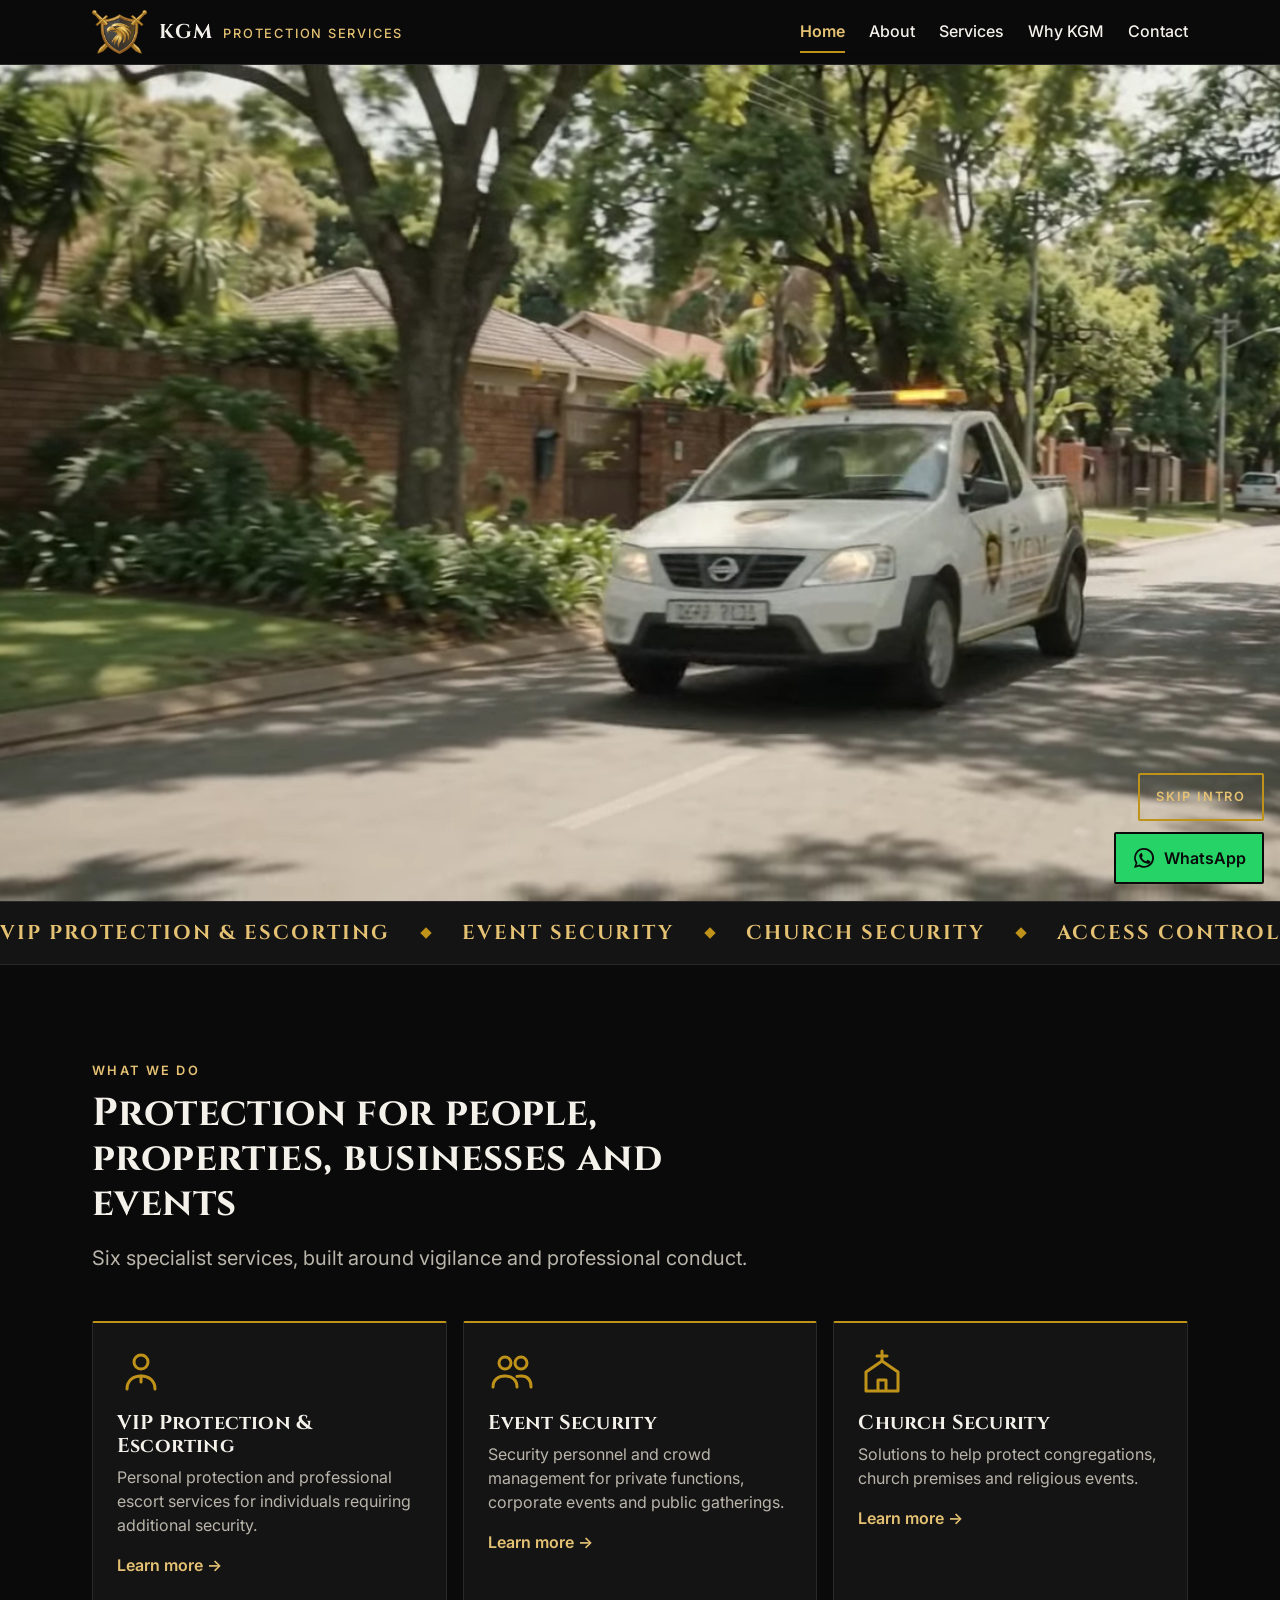
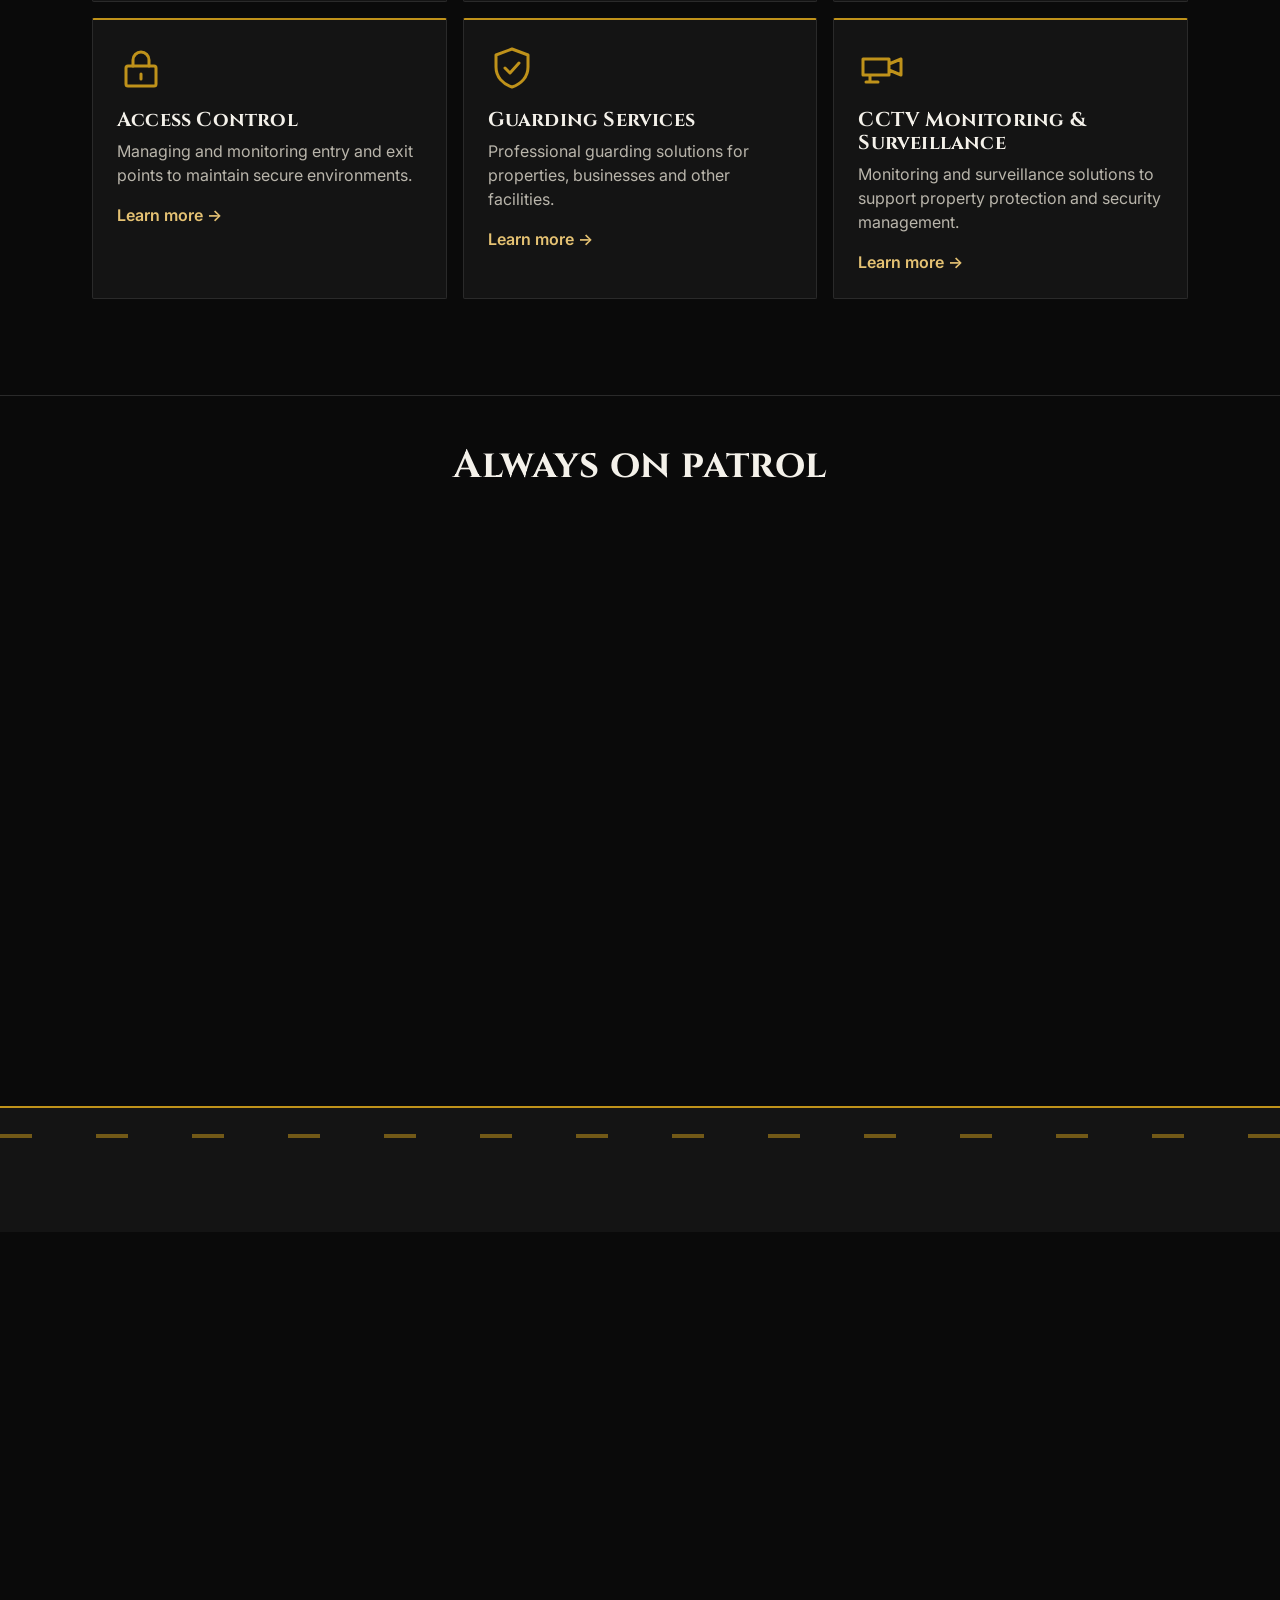
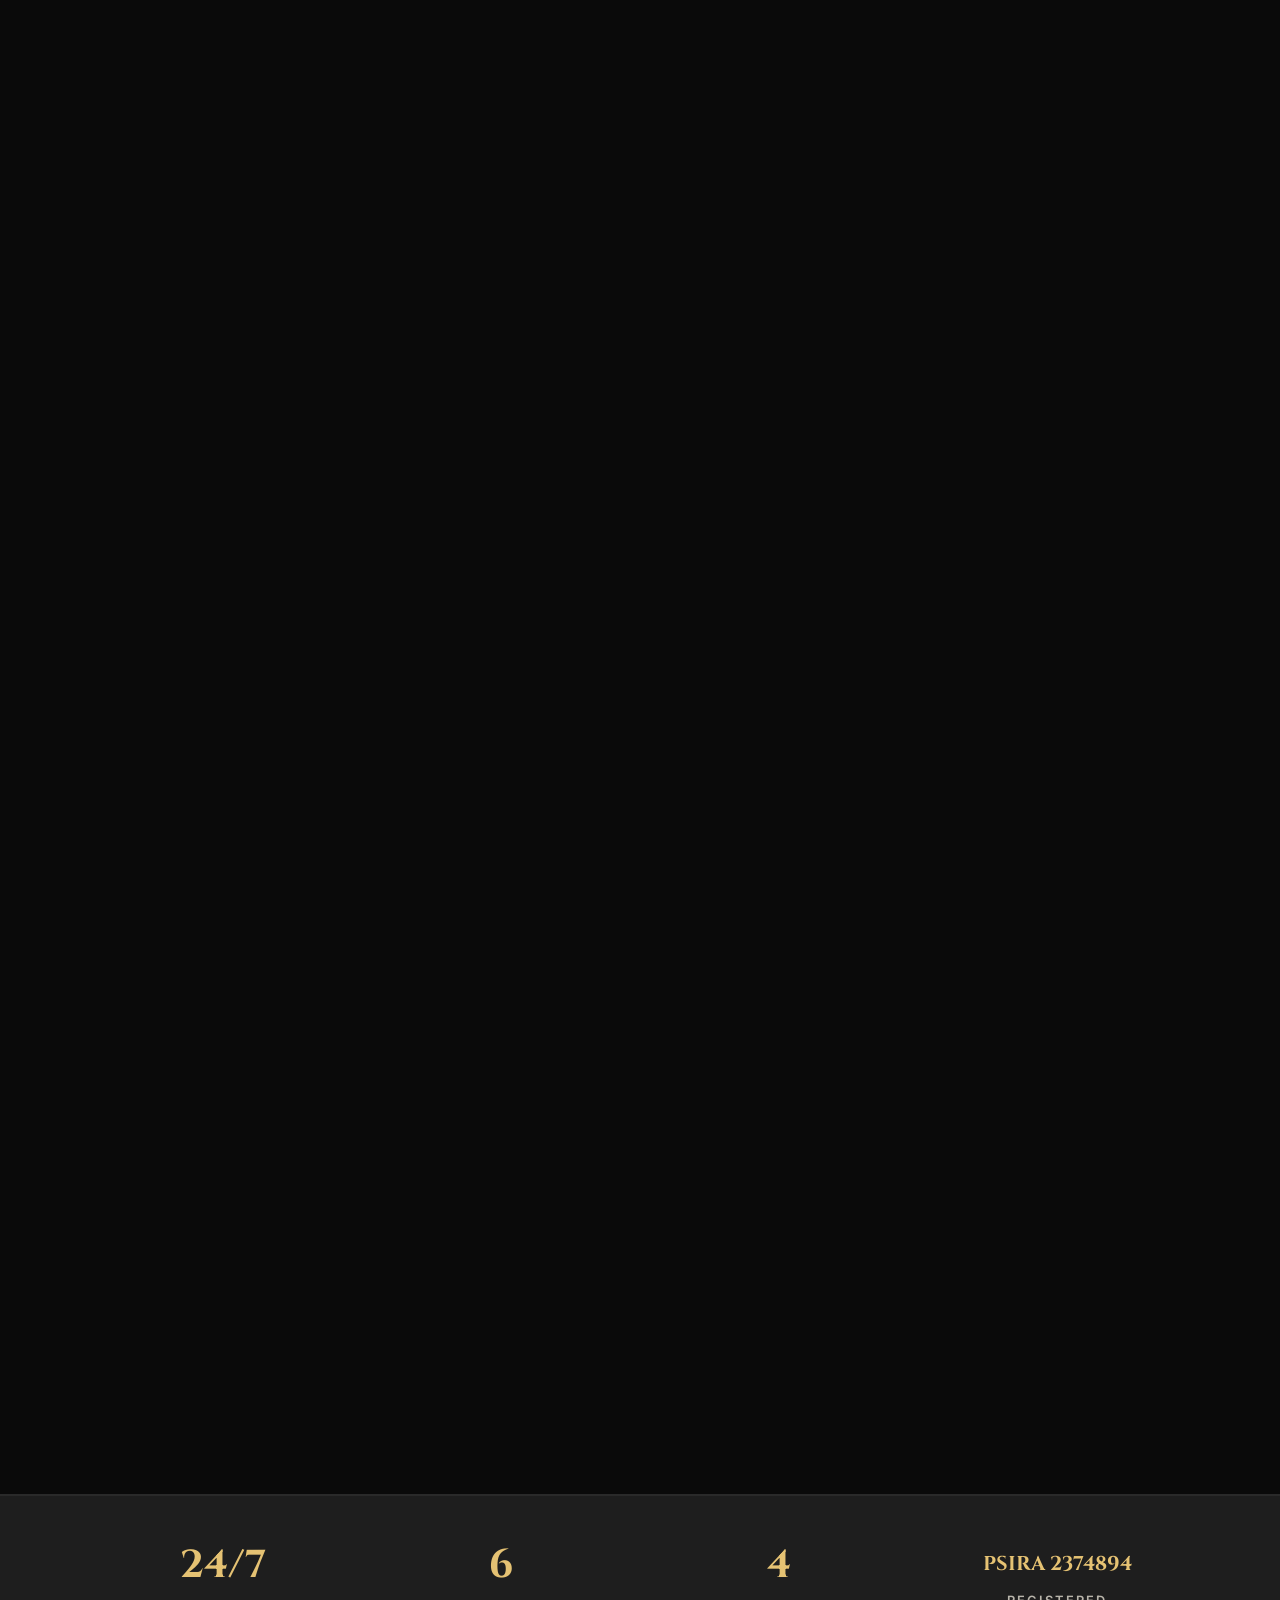
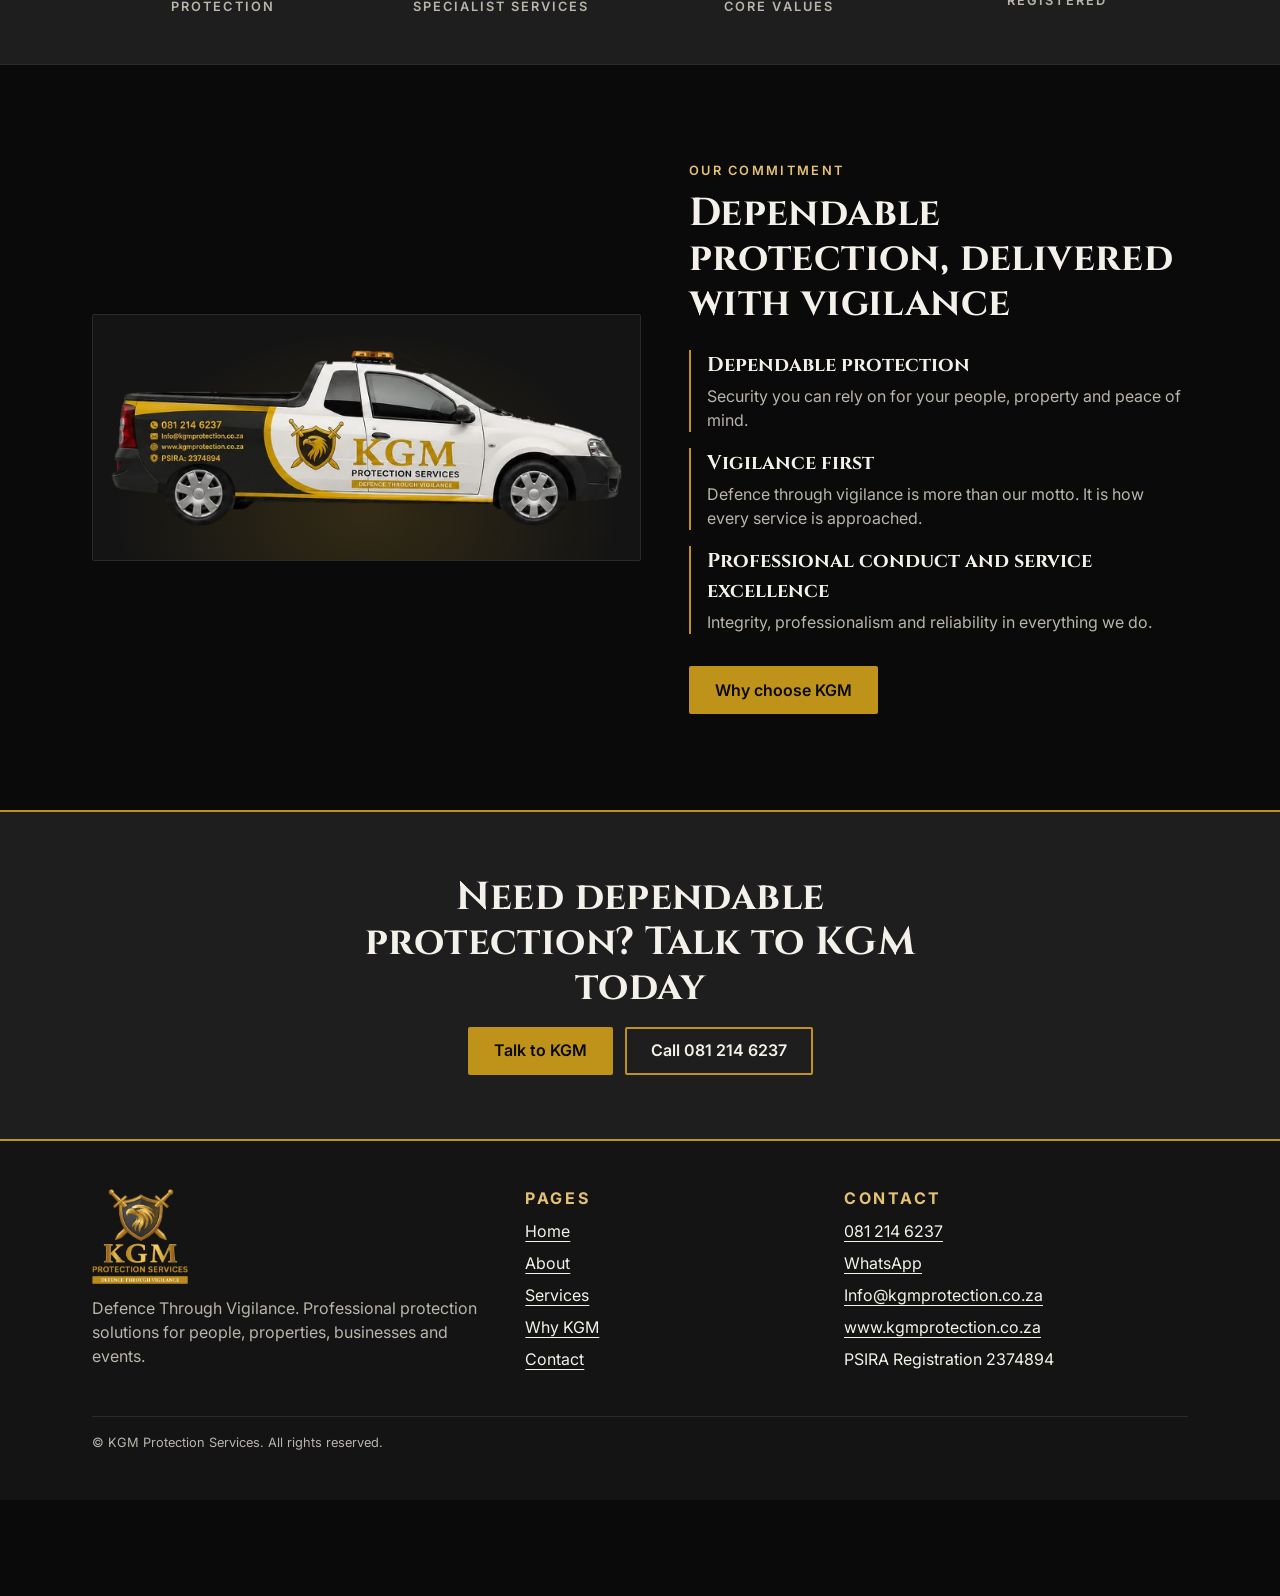
==== index.html @ d7f38b13 "Hero v5: Gemini hero_4 clip, real logo pops off the door and restacks into the hero logo - logo remo" ====
<!doctype html>
<html lang="en-ZA">
<head>
<meta charset="utf-8">
<meta name="viewport" content="width=device-width,initial-scale=1">
<title>KGM Protection Services | Defence Through Vigilance</title>
<meta name="description" content="KGM Protection Services provides professional protection solutions for people, properties, businesses and events. 24/7 protection you can trust.">
<meta name="theme-color" content="#0A0A0A">
<meta property="og:type" content="website">
<meta property="og:site_name" content="KGM Protection Services">
<meta property="og:title" content="KGM Protection Services | Defence Through Vigilance">
<meta property="og:description" content="KGM Protection Services provides professional protection solutions for people, properties, businesses and events. 24/7 protection you can trust.">
<meta property="og:image" content="https://kgm-protection-services.vercel.app/assets/img/og.jpg">
<meta property="og:image:width" content="1200">
<meta property="og:image:height" content="630">
<meta name="twitter:card" content="summary_large_image">
<link rel="icon" type="image/png" sizes="32x32" href="assets/img/favicon-32.png">
<link rel="apple-touch-icon" href="assets/img/favicon-180.png">
<link rel="preconnect" href="https://fonts.googleapis.com">
<link rel="preconnect" href="https://fonts.gstatic.com" crossorigin>
<link rel="stylesheet" href="https://fonts.googleapis.com/css2?family=Cinzel:wght@500;700&amp;family=Inter:wght@400;500;600&amp;display=swap">
<link rel="preload" as="image" href="assets/video/kgm-hero-v5-poster-portrait.jpg" media="(orientation:portrait),(max-width:700px)" fetchpriority="high">
<link rel="preload" as="image" href="assets/video/kgm-hero-v5-poster.jpg" media="(orientation:landscape) and (min-width:701px)" fetchpriority="high">
<script>document.documentElement.classList.add('js');if(!matchMedia('(prefers-reduced-motion: reduce)').matches){document.documentElement.classList.add('scrub')}</script>
<link rel="stylesheet" href="styles.css?v=6">
<script>window.va=window.va||function(){(window.vaq=window.vaq||[]).push(arguments)};</script><script defer src="/_vercel/insights/script.js"></script>
</head>
<body>
<a class="skip" href="#main">Skip to content</a>
<header class="site-header"><div class="container">
<a class="brand" href="index.html"><img src="assets/img/logo-emblem.webp" width="720" height="572" alt=""><span>KGM <small>Protection Services</small></span></a>
<button class="nav-toggle" type="button" aria-expanded="false" aria-controls="site-nav" aria-label="Menu"><span></span><span></span><span></span></button>
<nav class="site-nav" id="site-nav" aria-label="Main">
<ul><li><a href="index.html" aria-current="page">Home</a></li><li><a href="about.html">About</a></li><li><a href="services.html">Services</a></li><li><a href="why-kgm.html">Why KGM</a></li><li><a href="contact.html">Contact</a></li></ul>
</nav>
</div></header>
<main id="main">
<section class="vhero" aria-label="KGM Protection Services introduction">
<h1 class="vh">KGM Protection Services &mdash; Defence Through Vigilance</h1>
<div class="vhero-stage">
<img class="vhero-last" src="assets/video/kgm-hero-v5-last.jpg" width="1280" height="720" alt="" aria-hidden="true" decoding="async">
<video class="vhero-video" muted playsinline autoplay preload="auto" poster="assets/video/kgm-hero-v5-poster.jpg" width="1280" height="720" aria-hidden="true" tabindex="-1" disablepictureinpicture>
<source src="assets/video/kgm-hero-v5.mp4" type="video/mp4"><source src="assets/video/kgm-hero-v5.webm" type="video/webm">
</video>
<script>(function(){var v=document.currentScript.previousElementSibling,w=innerWidth,c=navigator.connection||{},p=innerHeight>=w||w<=700,m=p?'p':(c.saveData||/^(slow-2g|2g|3g)$/.test(c.effectiveType||'')||w<=1000?'s':'l'),n=p?'-portrait':'',s=v.querySelectorAll('source'),B='assets/video/kgm-hero-v5';v.dataset.mode=m;s[0].src=B+(m=='s'?'-sm':n)+'.mp4';s[1].src=B+(m=='s'?'':n)+'.webm';v.poster=B+(p?'-poster-portrait':'-poster')+'.jpg';v.parentNode.querySelector('.vhero-last').src=B+(p?'-last-portrait':'-last')+'.jpg';if(matchMedia('(prefers-reduced-motion: reduce)').matches||c.saveData){v.removeAttribute('autoplay');v.preload='none';v.dataset.d=1;for(var i=0;i<2;i++){s[i].dataset.src=s[i].src;s[i].removeAttribute('src')}}if(v.networkState>1){v.load()}})()</script>
<div class="vhero-load" aria-hidden="true"></div>
<button class="vhero-play" type="button" aria-label="Play intro"><svg viewBox="0 0 24 24" aria-hidden="true" focusable="false"><path d="M8 5.500v13l11-6.500z"/></svg></button>
<button class="vhero-skip" type="button">Skip intro</button>
<img class="vhero-logo" src="assets/img/logo-lockup.webp" width="1100" height="1085" alt="KGM Protection Services logo" decoding="async">
</div>
<button class="vhero-replay" type="button">Play intro</button>
<div class="vhero-shade" aria-hidden="true"></div>
<div class="vhero-cta"><div class="vhero-cta-in"><p class="vhero-slogan">24/7 Protection You Can Trust</p><p class="lede">Professional protection for people, properties, businesses and events.</p>
<div class="btn-row"><a class="btn" href="contact.html">Get protected</a><a class="btn btn--ghost" href="tel:+27812146237">Call 081 214 6237</a></div></div></div>
</section>
<div class="ribbon" aria-label="Our services"><div class="ribbon-track"><ul><li>VIP Protection &amp; Escorting</li><li>Event Security</li><li>Church Security</li><li>Access Control</li><li>Guarding Services</li><li>CCTV Monitoring &amp; Surveillance</li></ul><ul aria-hidden="true"><li>VIP Protection &amp; Escorting</li><li>Event Security</li><li>Church Security</li><li>Access Control</li><li>Guarding Services</li><li>CCTV Monitoring &amp; Surveillance</li></ul></div></div>
<section class="section" id="services"><div class="container">
<div class="section-head"><span class="eyebrow">What we do</span><h2>Protection for people, properties, businesses and events</h2><p class="lede">Six specialist services, built around vigilance and professional conduct.</p></div>
<div class="grid grid--3"><a class="card" href="services.html#vip-protection"><svg class="icon" viewBox="0 0 24 24" aria-hidden="true" focusable="false"><circle cx="12" cy="7.5" r="3.5"/><path d="M5 21c0-4.2 3-6.5 7-6.5s7 2.300 7 6.500"/><path d="M12 14.500v3"/></svg><h3>VIP Protection &amp; Escorting</h3><p>Personal protection and professional escort services for individuals requiring additional security.</p><span class="more">Learn more &rarr;</span></a><a class="card" href="services.html#event-security"><svg class="icon" viewBox="0 0 24 24" aria-hidden="true" focusable="false"><circle cx="8.500" cy="8" r="3"/><circle cx="16.500" cy="8" r="3"/><path d="M2.500 20c0-3.500 2.500-5.500 6-5.500s6 2 6 5.500M14.500 14.700c.6-.2 1.200-.2 2-.2 3.500 0 5 2 5 5.500"/></svg><h3>Event Security</h3><p>Security personnel and crowd management for private functions, corporate events and public gatherings.</p><span class="more">Learn more &rarr;</span></a><a class="card" href="services.html#church-security"><svg class="icon" viewBox="0 0 24 24" aria-hidden="true" focusable="false"><path d="M12 2v5M9.500 4.500h5M4 22V12.500l8-5.500 8 5.500V22zM10 22v-5.500h4V22"/></svg><h3>Church Security</h3><p>Solutions to help protect congregations, church premises and religious events.</p><span class="more">Learn more &rarr;</span></a><a class="card" href="services.html#access-control"><svg class="icon" viewBox="0 0 24 24" aria-hidden="true" focusable="false"><rect x="4.500" y="11" width="15" height="10" rx="1"/><path d="M8 11V8a4 4 0 0 1 8 0v3M12 15v2.500"/></svg><h3>Access Control</h3><p>Managing and monitoring entry and exit points to maintain secure environments.</p><span class="more">Learn more &rarr;</span></a><a class="card" href="services.html#guarding-services"><svg class="icon" viewBox="0 0 24 24" aria-hidden="true" focusable="false"><path d="M12 2.500 20 5.500v6c0 5-3.400 8.500-8 10-4.600-1.500-8-5-8-10v-6z"/><path d="m8.500 12 2.500 2.500 4.500-5"/></svg><h3>Guarding Services</h3><p>Professional guarding solutions for properties, businesses and other facilities.</p><span class="more">Learn more &rarr;</span></a><a class="card" href="services.html#cctv-monitoring"><svg class="icon" viewBox="0 0 24 24" aria-hidden="true" focusable="false"><path d="M2.500 7.500h13v8h-13zM15.500 10l6-2.500v8l-6-2.500M6 15.500v3.500M4 19h6"/></svg><h3>CCTV Monitoring &amp; Surveillance</h3><p>Monitoring and surveillance solutions to support property protection and security management.</p><span class="more">Learn more &rarr;</span></a></div>
</div></section>
<section class="vanrun patrol" aria-labelledby="patrol-h">
<div class="vanrun-stage">
<h2 id="patrol-h" class="vanrun-title">Always on patrol</h2>
<div class="vanrun-claim"><p class="vanrun-line">Defence Through Vigilance</p><div class="vanrun-cta"><a class="btn" href="contact.html">Talk to KGM</a></div></div>
<div class="vanrun-van"><img src="assets/img/van-side.webp" width="2598" height="915" alt="KGM Protection Services patrol vehicle" loading="lazy"></div>
<div class="vanrun-road" aria-hidden="true"></div>
<div class="vanrun-dashes" aria-hidden="true"></div>
</div>
</section>
<section class="stats" aria-label="KGM at a glance"><div class="container"><ul>
<li><span class="stat-v">24/7</span><span class="stat-l">Protection</span></li>
<li><span class="stat-v">6</span><span class="stat-l">Specialist services</span></li>
<li><span class="stat-v">4</span><span class="stat-l">Core values</span></li>
<li><span class="stat-v stat-v--sm">PSIRA 2374894</span><span class="stat-l">Registered</span></li>
</ul></div></section>
<section class="section"><div class="container split">
<div class="panel"><img src="assets/img/van-side.webp" width="2598" height="915" alt="KGM Protection Services patrol vehicle" loading="lazy"></div>
<div><span class="eyebrow">Our commitment</span><h2>Dependable protection, delivered with vigilance</h2>
<ul class="benefits">
<li><strong>Dependable protection</strong><span>Security you can rely on for your people, property and peace of mind.</span></li>
<li><strong>Vigilance first</strong><span>Defence through vigilance is more than our motto. It is how every service is approached.</span></li>
<li><strong>Professional conduct and service excellence</strong><span>Integrity, professionalism and reliability in everything we do.</span></li>
</ul>
<a class="btn" href="why-kgm.html">Why choose KGM</a></div>
</div></section>
<section class="cta-band"><div class="container">
<h2>Need dependable protection? Talk to KGM today</h2>
<div class="btn-row btn-row--center"><a class="btn" href="contact.html">Talk to KGM</a><a class="btn btn--ghost" href="tel:+27812146237">Call 081 214 6237</a></div>
</div></section>

</main>
<footer class="site-footer"><div class="container">
<div class="foot-grid">
<div class="foot-brand"><img src="assets/img/logo-lockup.webp" width="1100" height="1085" alt="KGM Protection Services" loading="lazy"><p class="muted">Defence Through Vigilance. Professional protection solutions for people, properties, businesses and events.</p></div>
<nav aria-label="Footer"><h2>Pages</h2><ul><li><a href="index.html">Home</a></li><li><a href="about.html">About</a></li><li><a href="services.html">Services</a></li><li><a href="why-kgm.html">Why KGM</a></li><li><a href="contact.html">Contact</a></li></ul></nav>
<div><h2>Contact</h2><ul>
<li><a href="tel:+27812146237">081 214 6237</a></li>
<li><a href="https://wa.me/27812146237">WhatsApp</a></li>
<li><a href="mailto:Info@kgmprotection.co.za">Info@kgmprotection.co.za</a></li>
<li><a href="https://www.kgmprotection.co.za" rel="noopener">www.kgmprotection.co.za</a></li>
<li>PSIRA Registration 2374894</li></ul></div>
</div>
<p class="legal">&copy; KGM Protection Services. All rights reserved.</p>
</div></footer>
<a class="btn call-float" href="tel:+27812146237">Call</a>
<a class="wa-float" href="https://wa.me/27812146237" aria-label="WhatsApp KGM Protection Services"><svg viewBox="0 0 24 24" aria-hidden="true" focusable="false"><path d="M12.050 2a9.900 9.900 0 0 0-8.400 15.100L2 22l5.050-1.600A9.900 9.900 0 1 0 12.050 2zm0 1.800a8.100 8.100 0 1 1-4.300 15l-.35-.2-2.950.95.95-2.850-.25-.4A8.100 8.100 0 0 1 12.050 3.800zM8.900 7.400c-.2 0-.5.100-.7.400-.25.300-.95.950-.95 2.300s.95 2.650 1.100 2.850c.15.200 1.900 3.050 4.700 4.150 2.300.9 2.800.7 3.300.65.500-.05 1.600-.65 1.850-1.300.2-.65.200-1.200.15-1.300-.05-.1-.25-.2-.55-.35s-1.600-.8-1.850-.9-.45-.15-.65.150-.7.900-.85 1.100-.3.200-.6.050c-.3-.15-1.250-.45-2.400-1.450-.9-.8-1.450-1.750-1.650-2.050-.15-.3 0-.45.150-.6.150-.15.300-.35.450-.5.150-.2.200-.3.300-.5.100-.2.050-.4 0-.55s-.65-1.600-.9-2.200c-.2-.5-.45-.5-.65-.5z"/></svg><span>WhatsApp</span></a>
<script src="app.js?v=6" defer></script>
</body>
</html>
---- styles.css ----
/* KGM Protection Services - design tokens first. Every value below traces to a token. */
:root{
  /* colour: neutral ramp */
  --black:#000; --c-0:#0A0A0A; --c-1:#141414; --c-2:#1E1E1E; --c-3:#2A2A2A; --c-4:#3A3A3A;
  --paper:#F4F1EA; --paper-dim:#B9B5AB;
  /* colour: brand accent (sampled from logo-lockup.png: median of gold pixels) */
  --gold:#BF921A; --gold-light:#E5C273; --gold-glow:rgba(191,146,26,.18);
  /* colour: semantic + whatsapp (WhatsApp green is used ONLY on the floating button) */
  --ok:#6FCF97; --err:#FF8F85; --wa:#25D366;
  --c-0-a:rgba(10,10,10,.9);
  /* type */
  --ff-display:'Cinzel',Georgia,'Times New Roman',serif;
  --ff-body:'Inter',system-ui,-apple-system,'Segoe UI',Roboto,Arial,sans-serif;
  --fs-n1:.8rem; --fs-0:1rem; --fs-1:1.25rem; --fs-2:1.5625rem; --fs-3:1.9375rem; --fs-4:2.4375rem; --fs-5:3.0625rem;
  --lh-body:1.5; --lh-head:1.15;
  /* spacing (4px base) */
  --sp-1:4px; --sp-2:8px; --sp-3:12px; --sp-4:16px; --sp-6:24px; --sp-8:32px; --sp-12:48px; --sp-16:64px; --sp-24:96px;
  /* shape: sharp personality, no shadows */
  --radius:2px; --bw:1px; --bw-2:2px; --focus-w:3px;
  /* layout */
  --maxw:1160px; --header-h:64px; --road:clamp(96px,14svh,160px);
  --t-fast:150ms; --dash:96px; --z-header:50; --z-float:60;
  /* scroll van geometry (mobile first; breakpoint 768px overrides) */
  --van-w:92vw;
}
@media (min-width:768px){:root{--van-w:min(88vw,900px);--fs-n1:.8rem}}

*,*::before,*::after{box-sizing:border-box}
html{scroll-behavior:smooth;-webkit-text-size-adjust:100%}
body{margin:0;background:var(--c-0);color:var(--paper);font-family:var(--ff-body);font-size:var(--fs-0);line-height:var(--lh-body);overflow-x:hidden;padding-bottom:var(--sp-24)}
img,svg{display:block;max-width:100%;height:auto}
h1,h2,h3{font-family:var(--ff-display);line-height:var(--lh-head);margin:0 0 var(--sp-4);font-weight:700;letter-spacing:.01em}
h1{font-size:var(--fs-4)} h2{font-size:var(--fs-3)} h3{font-size:var(--fs-1)}
@media (min-width:768px){h1{font-size:var(--fs-5)} h2{font-size:var(--fs-4)}}
p{margin:0 0 var(--sp-4)}
a{color:var(--gold-light);text-underline-offset:var(--sp-1)}
a:hover{color:var(--paper)}
:focus-visible{outline:var(--focus-w) solid var(--gold-light);outline-offset:var(--sp-1)}
.skip{position:absolute;left:var(--sp-4);top:-100px;z-index:calc(var(--z-float) + 1);background:var(--gold);color:var(--c-0);padding:var(--sp-3) var(--sp-4);font-weight:600;border-radius:var(--radius)}
.skip:focus{top:var(--sp-2)}
.vh{position:absolute;width:1px;height:1px;overflow:hidden;clip:rect(0 0 0 0);white-space:nowrap}
.container{width:100%;max-width:var(--maxw);margin-inline:auto;padding-inline:var(--sp-4)}
@media (min-width:768px){.container{padding-inline:var(--sp-8)}}
.section{padding-block:var(--sp-16)}
@media (min-width:768px){.section{padding-block:var(--sp-24)}}
.section--alt{background:var(--c-1);border-block:var(--bw) solid var(--c-3)}
.eyebrow{display:block;font-size:var(--fs-n1);letter-spacing:.18em;text-transform:uppercase;color:var(--gold-light);font-weight:600;margin-bottom:var(--sp-3)}
.lede{font-size:var(--fs-1);color:var(--paper-dim);max-width:60ch}
.muted{color:var(--paper-dim)}
.section-head{max-width:68ch;margin-bottom:var(--sp-12)}

/* buttons: all CTAs gold with black text */
.btn{display:inline-flex;align-items:center;justify-content:center;gap:var(--sp-2);min-height:var(--sp-12);padding:var(--sp-3) var(--sp-6);background:var(--gold);color:var(--c-0);font:600 var(--fs-0)/1.2 var(--ff-body);border:var(--bw-2) solid var(--gold);border-radius:var(--radius);text-decoration:none;cursor:pointer;transition:background var(--t-fast),color var(--t-fast)}
.btn:hover{background:var(--gold-light);border-color:var(--gold-light);color:var(--c-0)}
.btn--ghost{background:transparent;color:var(--paper)}
.btn--ghost:hover{background:var(--gold-glow);color:var(--paper);border-color:var(--gold-light)}
.btn-row{display:flex;flex-wrap:wrap;gap:var(--sp-3);align-items:center}
.btn-row--center{justify-content:center}

/* header */
.site-header{position:sticky;top:0;z-index:var(--z-header);background:var(--c-0-a);backdrop-filter:blur(var(--sp-2));border-bottom:var(--bw) solid var(--c-3)}
.site-header .container{display:flex;align-items:center;justify-content:space-between;height:var(--header-h)}
.brand{display:flex;align-items:center;gap:var(--sp-3);text-decoration:none;color:var(--paper);font-family:var(--ff-display);font-weight:700;font-size:var(--fs-1);letter-spacing:.06em}
.brand img{height:calc(var(--sp-12) - var(--sp-1));width:auto}
.brand small{display:none;font-family:var(--ff-body);font-size:var(--fs-n1);font-weight:500;letter-spacing:.14em;text-transform:uppercase;color:var(--gold-light);margin-left:var(--sp-1)}
@media (min-width:480px){.brand small{display:inline}}
.nav-toggle{display:inline-flex;flex-direction:column;justify-content:center;gap:var(--sp-1);width:var(--sp-12);height:var(--sp-12);padding:var(--sp-3);background:transparent;border:var(--bw) solid var(--c-4);border-radius:var(--radius);cursor:pointer}
.nav-toggle span{display:block;height:var(--bw-2);background:var(--paper);transition:transform var(--t-fast),opacity var(--t-fast)}
.nav-toggle[aria-expanded="true"] span:nth-child(1){transform:translate3d(0,calc(var(--sp-1) + var(--bw-2)),0) rotate(45deg)}
.nav-toggle[aria-expanded="true"] span:nth-child(2){opacity:0}
.nav-toggle[aria-expanded="true"] span:nth-child(3){transform:translate3d(0,calc((var(--sp-1) + var(--bw-2)) * -1),0) rotate(-45deg)}
html:not(.js) .nav-toggle{display:none}
.site-nav{display:none;position:absolute;left:0;right:0;top:var(--header-h);background:var(--c-1);border-bottom:var(--bw-2) solid var(--gold)}
.site-nav.is-open,html:not(.js) .site-nav{display:block}
.site-nav ul{list-style:none;margin:0;padding:var(--sp-2) var(--sp-4) var(--sp-4)}
.site-nav a{display:block;padding:var(--sp-3) 0;color:var(--paper);text-decoration:none;font-weight:500;border-bottom:var(--bw) solid var(--c-3)}
.site-nav a:hover{color:var(--gold-light)}
.site-nav a[aria-current="page"]{color:var(--gold-light);font-weight:600}
@media (min-width:900px){
  .nav-toggle{display:none!important}
  .site-nav,.site-nav.is-open{display:block;position:static;background:none;border:0}
  .site-nav ul{display:flex;gap:var(--sp-6);padding:0}
  .site-nav a{border:0;padding:var(--sp-2) 0;border-bottom:var(--bw-2) solid transparent}
  .site-nav a[aria-current="page"]{border-bottom-color:var(--gold)}
}

/* ============ HOME HERO: intro video, last frame stays as the backdrop, live logo + slogan on top ============ */
/* Base state = finished composite (works without JS). The .js rules below arrange the intro. */
.vhero{position:relative;overflow:hidden;background:var(--black);min-height:calc(100vh - var(--header-h));min-height:calc(100svh - var(--header-h));display:flex;flex-direction:column;align-items:center;justify-content:center;gap:var(--sp-6);padding:var(--sp-8) var(--sp-4)}
.vhero-stage{display:contents}
.vhero-last{position:absolute;inset:0;width:100%;height:100%;object-fit:cover;opacity:.3}
.vhero-video,.vhero-skip,.vhero-play,.vhero-replay,.vhero-load,.vhero-shade{display:none}
.vhero-logo{position:relative;width:min(60vw,360px);height:auto}
.vhero-cta{position:relative}
.vhero-cta-in{max-width:40rem;text-align:center}
.vhero-slogan{margin:0 0 var(--sp-3);font-family:var(--ff-display);font-weight:700;font-size:clamp(18px,1.2rem + 1vw,30px);line-height:var(--lh-head);letter-spacing:.14em;text-transform:uppercase;color:var(--gold-light)}
.vhero-cta .lede{margin:0 auto var(--sp-4);font-size:clamp(1rem,.9rem + .5vw,1.25rem)}
.vhero-cta .btn-row{justify-content:center}
.js .vhero{display:block;padding:0}
.js .vhero-stage{display:block;position:absolute;left:0;top:0;width:100%;height:calc(100vh - var(--header-h));height:calc(100svh - var(--header-h));overflow:hidden;transition:transform 850ms cubic-bezier(.22,1,.36,1);will-change:transform}
.js .vhero-last{opacity:1;z-index:0}
.js .vhero-video{display:block;position:absolute;inset:0;width:100%;height:100%;object-fit:cover;background:var(--black);z-index:1;transition:opacity 450ms ease}
.js .vhero-logo{position:absolute;max-width:none;opacity:0;z-index:2;transition:opacity 450ms ease}
.js .vhero-skip{display:block;position:absolute;right:var(--sp-4);bottom:calc(var(--sp-16) + var(--sp-4));z-index:3;min-height:var(--sp-12);padding:var(--sp-2) var(--sp-4);background:transparent;color:var(--gold-light);font:600 var(--fs-n1)/1 var(--ff-body);letter-spacing:.14em;text-transform:uppercase;border:var(--bw-2) solid var(--gold);border-radius:var(--radius);cursor:pointer;transition:background var(--t-fast)}
.js .vhero-skip:hover{background:var(--gold-glow)}
.js .vhero-play{position:absolute;left:50%;top:50%;z-index:3;width:calc(var(--sp-24));height:calc(var(--sp-24));margin:calc(var(--sp-12) * -1) 0 0 calc(var(--sp-12) * -1);padding:0;background:rgba(0,0,0,.55);border:var(--focus-w) solid var(--gold);border-radius:50%;cursor:pointer}
.vhero-play svg{width:var(--sp-12);height:var(--sp-12);margin:auto;fill:var(--gold-light);max-width:none}
.js .vhero.is-prompt .vhero-play{display:grid;place-items:center}
.js .vhero-load{display:block;position:absolute;left:0;right:0;bottom:0;height:var(--bw-2);overflow:hidden;opacity:0;z-index:3;transition:opacity 200ms}
.vhero-load::after{content:"";position:absolute;top:0;bottom:0;left:0;width:40%;background:linear-gradient(90deg,transparent,var(--gold),transparent);animation:shimmer 1.2s linear infinite}
.vhero.is-loading .vhero-load{opacity:1}
@keyframes shimmer{from{transform:translate3d(-100%,0,0)}to{transform:translate3d(250%,0,0)}}
.js .vhero.can-replay .vhero-replay{display:block;position:absolute;top:var(--sp-2);right:var(--sp-2);z-index:3;min-height:var(--sp-12);padding:var(--sp-3);background:none;border:0;color:var(--gold-light);font:600 var(--fs-n1)/1 var(--ff-body);letter-spacing:.14em;text-transform:uppercase;text-decoration:underline;text-underline-offset:var(--sp-1);cursor:pointer}
.js .vhero-shade{display:block;position:absolute;left:0;right:0;top:calc(var(--ty,50%) - var(--sp-12));bottom:0;z-index:1;background:linear-gradient(to bottom,transparent,rgba(0,0,0,.78) 40%,rgba(0,0,0,.9));opacity:0;pointer-events:none;transition:opacity 600ms ease 650ms}
.js .vhero-cta{pointer-events:none;position:absolute;left:0;right:0;top:var(--ty,50%);z-index:2;padding-inline:var(--sp-4);display:flex;justify-content:center}
.js .vhero-cta-in{opacity:0;transform:translate3d(0,var(--sp-4),0);pointer-events:none;transition:opacity 500ms ease 60ms,transform 600ms cubic-bezier(.2,.7,.2,1) 60ms}.js .vhero-cta-in>*{opacity:0;transform:translate3d(0,14px,0);transition:opacity 520ms ease,transform 620ms cubic-bezier(.2,.7,.2,1)}.js .vhero-cta-in>:nth-child(1){transition-delay:80ms}.js .vhero-cta-in>:nth-child(2){transition-delay:220ms}.js .vhero-cta-in>:nth-child(3){transition-delay:360ms}.vhero.is-text .vhero-cta-in>*,.js .vhero-cta-in:focus-within>*{opacity:1;transform:none}
.js .vhero-cta-in:focus-within{opacity:1;transform:none;pointer-events:auto;transition-duration:var(--t-fast);transition-delay:0s}
.vhero.is-handoff .vhero-logo{opacity:1}
.vhero.is-handoff .vhero-video{opacity:0}
.vhero.is-gone .vhero-video{display:none}
.vhero.is-rest .vhero-stage{transform:translate3d(0,var(--dy,0),0) scale(var(--k,1))}
.vhero.is-rest .vhero-skip{visibility:hidden;opacity:0}
.vhero.is-text .vhero-cta-in{opacity:1;transform:none;pointer-events:auto}
.vhero.is-text .vhero-shade{opacity:1}
.vhero.no-anim *{transition:none!important}
.vhero-debug{position:fixed;left:var(--sp-2);top:calc(var(--header-h) + var(--sp-2));z-index:99;margin:0;padding:var(--sp-2);max-width:90vw;background:rgba(0,0,0,.88);color:var(--paper);border:var(--bw) solid var(--gold);font:12px/1.4 monospace;white-space:pre-wrap;pointer-events:none}

/* ============ SCROLL VAN (reusable: .vanrun section) ============ */
/* Base state = static composition (reduced motion / no JS). html.scrub turns on the pinned scroll mode. */
.vanrun{position:relative;background:var(--c-0);overflow:clip;border-block:var(--bw) solid var(--c-3)}
.vanrun-stage{position:relative;display:flex;flex-direction:column;align-items:center;gap:var(--sp-6);padding:var(--sp-16) var(--sp-4) 0}
.vanrun-title{margin:0;text-align:center}
.vanrun-claim{text-align:center}
.vanrun-line{display:table;margin:0 auto var(--sp-6);font-family:var(--ff-display);font-weight:700;font-size:var(--fs-3);line-height:var(--lh-head);color:var(--gold-light)}
@media (min-width:768px){.vanrun-line{font-size:var(--fs-5)}}
.vanrun-van{position:relative;width:var(--van-w);max-width:100%}
.vanrun-van img{width:100%;height:auto}
.vanrun-road{width:100%;height:0;border-top:var(--bw-2) solid var(--gold)}
.vanrun-dashes{display:none}
.scrub .vanrun{height:300vh}
.scrub .vanrun-stage{position:sticky;top:var(--header-h);display:block;height:calc(100vh - var(--header-h));height:calc(100svh - var(--header-h));padding:0}
.scrub .vanrun-title{position:absolute;left:0;right:0;top:var(--sp-12);padding-inline:var(--sp-4)}
.scrub .vanrun-claim{position:absolute;left:0;right:0;bottom:calc(var(--road) + var(--sp-4));padding-inline:var(--sp-4);z-index:1}
.scrub .vanrun-line{clip-path:inset(0 100% 0 0)}
.scrub .vanrun-cta{opacity:0;transform:translate3d(0,var(--sp-6),0);pointer-events:none;will-change:transform,opacity}
.scrub .vanrun.is-done .vanrun-cta{pointer-events:auto}
.scrub .vanrun-cta:focus-within{opacity:1!important;transform:none!important;pointer-events:auto}
.scrub .vanrun-road{position:absolute;left:0;right:0;bottom:0;height:var(--road);background:var(--c-1);z-index:0}
.scrub .vanrun-dashes{display:block;position:absolute;left:0;bottom:calc(var(--road) - var(--sp-8));width:calc(100% + var(--dash));height:var(--sp-1);background:repeating-linear-gradient(90deg,var(--gold) 0 var(--sp-8),transparent var(--sp-8) var(--dash));opacity:.55;will-change:transform;z-index:1}
.scrub .vanrun-van{position:absolute;left:0;bottom:calc(var(--road) - var(--bw));z-index:2}
.scrub .vanrun-van img{transform:translate3d(-110vw,0,0);will-change:transform}

/* ribbon */
.ribbon{overflow:hidden;background:var(--c-1);border-block:var(--bw) solid var(--c-3);padding-block:var(--sp-4)}
.ribbon-track{display:flex;width:max-content;animation:marquee 45s linear infinite}
.ribbon:hover .ribbon-track{animation-play-state:paused}
.ribbon ul{display:flex;flex-shrink:0;list-style:none;margin:0;padding:0}
.ribbon li{display:flex;align-items:center;white-space:nowrap;font-family:var(--ff-display);font-weight:700;font-size:var(--fs-1);letter-spacing:.1em;text-transform:uppercase;color:var(--gold-light)}
.ribbon li::after{content:"";width:var(--sp-2);height:var(--sp-2);background:var(--gold);transform:rotate(45deg);margin-inline:var(--sp-8)}
@keyframes marquee{to{transform:translate3d(-50%,0,0)}}

/* cards */
.grid{display:grid;gap:var(--sp-4)}
@media (min-width:640px){.grid--3,.grid--4{grid-template-columns:repeat(2,1fr)}}
@media (min-width:960px){.grid--3{grid-template-columns:repeat(3,1fr)}.grid--4{grid-template-columns:repeat(4,1fr)}}
.card{display:block;background:var(--c-1);border:var(--bw) solid var(--c-3);border-top:var(--bw-2) solid var(--gold);border-radius:var(--radius);padding:var(--sp-6);color:var(--paper);text-decoration:none;transition:background var(--t-fast),border-color var(--t-fast)}
a.card:hover{background:var(--c-2);border-color:var(--gold);color:var(--paper)}
.card h3{margin-bottom:var(--sp-2)}
.card p{color:var(--paper-dim);margin-bottom:var(--sp-4)}
.card .more{color:var(--gold-light);font-weight:600}
.icon{width:var(--sp-12);height:var(--sp-12);fill:none;stroke:var(--gold);stroke-width:1.5;stroke-linecap:round;stroke-linejoin:round;margin-bottom:var(--sp-4)}

/* stats */
.stats{background:var(--c-2);border-block:var(--bw) solid var(--c-3);padding-block:var(--sp-12)}
.stats ul{list-style:none;margin:0;padding:0;display:grid;grid-template-columns:repeat(2,1fr);gap:var(--sp-8) var(--sp-4);text-align:center}
@media (min-width:768px){.stats ul{grid-template-columns:repeat(4,1fr)}}
.stat-v{display:block;font-family:var(--ff-display);font-weight:700;font-size:var(--fs-4);line-height:var(--lh-head);color:var(--gold-light)}
.stat-v--sm{font-size:var(--fs-1);padding-block:var(--sp-2)}
.stat-l{display:block;margin-top:var(--sp-2);font-size:var(--fs-n1);letter-spacing:.16em;text-transform:uppercase;color:var(--paper-dim);font-weight:600}

/* showcase split */
.split{display:grid;gap:var(--sp-12);align-items:center}
@media (min-width:900px){.split{grid-template-columns:1.1fr 1fr}.split--rev>:first-child{order:2}}
.panel{background:var(--c-1);border:var(--bw) solid var(--c-3);border-radius:var(--radius);padding:var(--sp-8) var(--sp-4);background-image:radial-gradient(ellipse at 50% 80%,var(--gold-glow),transparent 65%)}
.panel img{width:100%;height:auto}
.benefits{list-style:none;margin:var(--sp-6) 0 var(--sp-8);padding:0;display:grid;gap:var(--sp-4)}
.benefits li{border-left:var(--bw-2) solid var(--gold);padding-left:var(--sp-4)}
.benefits strong{display:block;font-family:var(--ff-display);font-size:var(--fs-1);margin-bottom:var(--sp-1)}
.benefits span{color:var(--paper-dim)}

/* CTA band */
.cta-band{background:var(--c-2);border-top:var(--bw-2) solid var(--gold);padding-block:var(--sp-16);text-align:center}
.cta-band h2{max-width:24ch;margin-inline:auto}
.cta-band .tel{display:inline-block;margin-top:var(--sp-4)}

/* inner pages */
.page-hero{padding-block:var(--sp-16) var(--sp-12);background:radial-gradient(ellipse at 50% 0,var(--gold-glow),transparent 65%),var(--c-0);border-bottom:var(--bw) solid var(--c-3)}
.page-hero h1{max-width:20ch}
.prose{max-width:68ch}
.prose p{color:var(--paper-dim);font-size:var(--fs-1)}
.quote{margin:0;padding:var(--sp-6) var(--sp-6);border-left:var(--bw-2) solid var(--gold);background:var(--c-1);font-family:var(--ff-display);font-size:var(--fs-2);line-height:var(--lh-head)}
.badge{display:inline-flex;align-items:center;gap:var(--sp-4);border:var(--bw-2) solid var(--gold);border-radius:var(--radius);padding:var(--sp-4) var(--sp-6);background:var(--c-1)}
.badge .icon{margin:0;width:var(--sp-12);height:var(--sp-12)}
.badge strong{display:block;font-family:var(--ff-display);font-size:var(--fs-1);color:var(--gold-light)}
.svc{display:grid;gap:var(--sp-6);padding-block:var(--sp-12);border-bottom:var(--bw) solid var(--c-3);scroll-margin-top:calc(var(--header-h) + var(--sp-4))}
.svc:last-child{border-bottom:0}
@media (min-width:768px){.svc{grid-template-columns:var(--sp-24) 1fr;gap:var(--sp-8)}}
.svc .icon{width:var(--sp-16);height:var(--sp-16);margin:0}
.svc p{color:var(--paper-dim);font-size:var(--fs-1);max-width:60ch}
.steps{list-style:none;margin:0;padding:0;display:grid;gap:var(--sp-4);counter-reset:step}
@media (min-width:768px){.steps{grid-template-columns:repeat(3,1fr)}}
.steps li{counter-increment:step;background:var(--c-1);border:var(--bw) solid var(--c-3);border-top:var(--bw-2) solid var(--gold);padding:var(--sp-6)}
.steps li::before{content:counter(step,decimal-leading-zero);display:block;font-family:var(--ff-display);font-size:var(--fs-4);color:var(--gold-light);line-height:1;margin-bottom:var(--sp-3)}
.steps h3{margin-bottom:var(--sp-2)} .steps p{margin:0;color:var(--paper-dim)}
.band-247{background:var(--c-2);border-block:var(--bw-2) solid var(--gold);padding-block:var(--sp-12);text-align:center}
.band-247 p{font-family:var(--ff-display);font-weight:700;font-size:var(--fs-3);line-height:var(--lh-head);margin:0;color:var(--gold-light)}

/* contact */
.contact-grid{display:grid;gap:var(--sp-8)}
@media (min-width:900px){.contact-grid{grid-template-columns:1fr 1.3fr;align-items:start}}
.details{list-style:none;margin:0;padding:0;display:grid;gap:var(--sp-4)}
.details li{border-bottom:var(--bw) solid var(--c-3);padding-bottom:var(--sp-4)}
.details li:last-child{border:0;padding:0}
.details .k{display:block;font-size:var(--fs-n1);letter-spacing:.16em;text-transform:uppercase;color:var(--gold-light);font-weight:600}
.details a,.details span.v{font-size:var(--fs-1);overflow-wrap:anywhere}
.form{display:grid;gap:var(--sp-4)}
.field label{display:block;font-weight:600;margin-bottom:var(--sp-2)}
.field input,.field select,.field textarea{width:100%;min-height:var(--sp-12);padding:var(--sp-3) var(--sp-4);background:var(--c-0);color:var(--paper);border:var(--bw) solid var(--c-4);border-radius:var(--radius);font:inherit}
.field textarea{min-height:calc(var(--sp-24) + var(--sp-12));resize:vertical}
.field input::placeholder,.field textarea::placeholder{color:var(--paper-dim)}
.field [aria-invalid="true"]{border-color:var(--err)}
.err{margin:var(--sp-2) 0 0;color:var(--err);font-size:var(--fs-n1);min-height:0}
.err:empty{display:none}
.hp{position:absolute;left:-9999px;width:1px;height:1px;overflow:hidden}
.form-actions{display:flex;flex-wrap:wrap;gap:var(--sp-3)}
.form-note{font-size:var(--fs-n1);color:var(--paper-dim);margin:0}
.form-success{border:var(--bw-2) solid var(--ok);border-radius:var(--radius);padding:var(--sp-6);background:var(--c-1);margin-bottom:var(--sp-6)}
.form-success[hidden]{display:none}
.form-success h3{color:var(--ok)}

/* footer */
.site-footer{background:var(--c-1);border-top:var(--bw-2) solid var(--gold);padding-block:var(--sp-12) var(--sp-8)}
.foot-grid{display:grid;gap:var(--sp-8)}
@media (min-width:768px){.foot-grid{grid-template-columns:1.4fr 1fr 1.2fr}}
.site-footer h2{font-size:var(--fs-0);letter-spacing:.16em;text-transform:uppercase;color:var(--gold-light);font-family:var(--ff-body);margin-bottom:var(--sp-3)}
.site-footer ul{list-style:none;margin:0;padding:0;display:grid;gap:var(--sp-2)}
.site-footer a{color:var(--paper)}
.site-footer a:hover{color:var(--gold-light)}
.foot-brand img{width:var(--sp-24);height:auto;margin-bottom:var(--sp-3)}
.legal{margin-top:var(--sp-8);padding-top:var(--sp-4);border-top:var(--bw) solid var(--c-3);font-size:var(--fs-n1);color:var(--paper-dim)}

/* floating buttons: WhatsApp is the ONLY green element */
.wa-float{position:fixed;right:var(--sp-4);bottom:var(--sp-4);z-index:var(--z-float);display:inline-flex;align-items:center;gap:var(--sp-2);min-height:var(--sp-12);padding:var(--sp-3) var(--sp-4);background:var(--wa);color:var(--c-0);font-weight:600;text-decoration:none;border-radius:var(--radius);border:var(--bw-2) solid var(--c-0)}
.wa-float:hover{background:var(--paper);color:var(--c-0)}
.wa-float svg{width:var(--sp-6);height:var(--sp-6);fill:currentColor}
.call-float{position:fixed;left:var(--sp-4);bottom:var(--sp-4);z-index:var(--z-float);min-height:var(--sp-12);padding:var(--sp-3) var(--sp-4)}
@media (min-width:768px){.call-float{display:none}}

/* 404 */
.nf{min-height:70svh;display:grid;place-items:center;text-align:center;padding:var(--sp-16) var(--sp-4)}
.nf img{width:var(--sp-24);margin:0 auto var(--sp-6)}

/* reduced motion: no transitions/marquee (JS also skips the intro video and the scroll van) */
@media (prefers-reduced-motion:reduce){
  html{scroll-behavior:auto}
  *,*::before,*::after{animation:none!important;transition:none!important}
  .ribbon{overflow-x:auto}
  .ribbon-track{width:auto;flex-wrap:wrap;justify-content:center}
  .ribbon ul[aria-hidden="true"]{display:none}
}
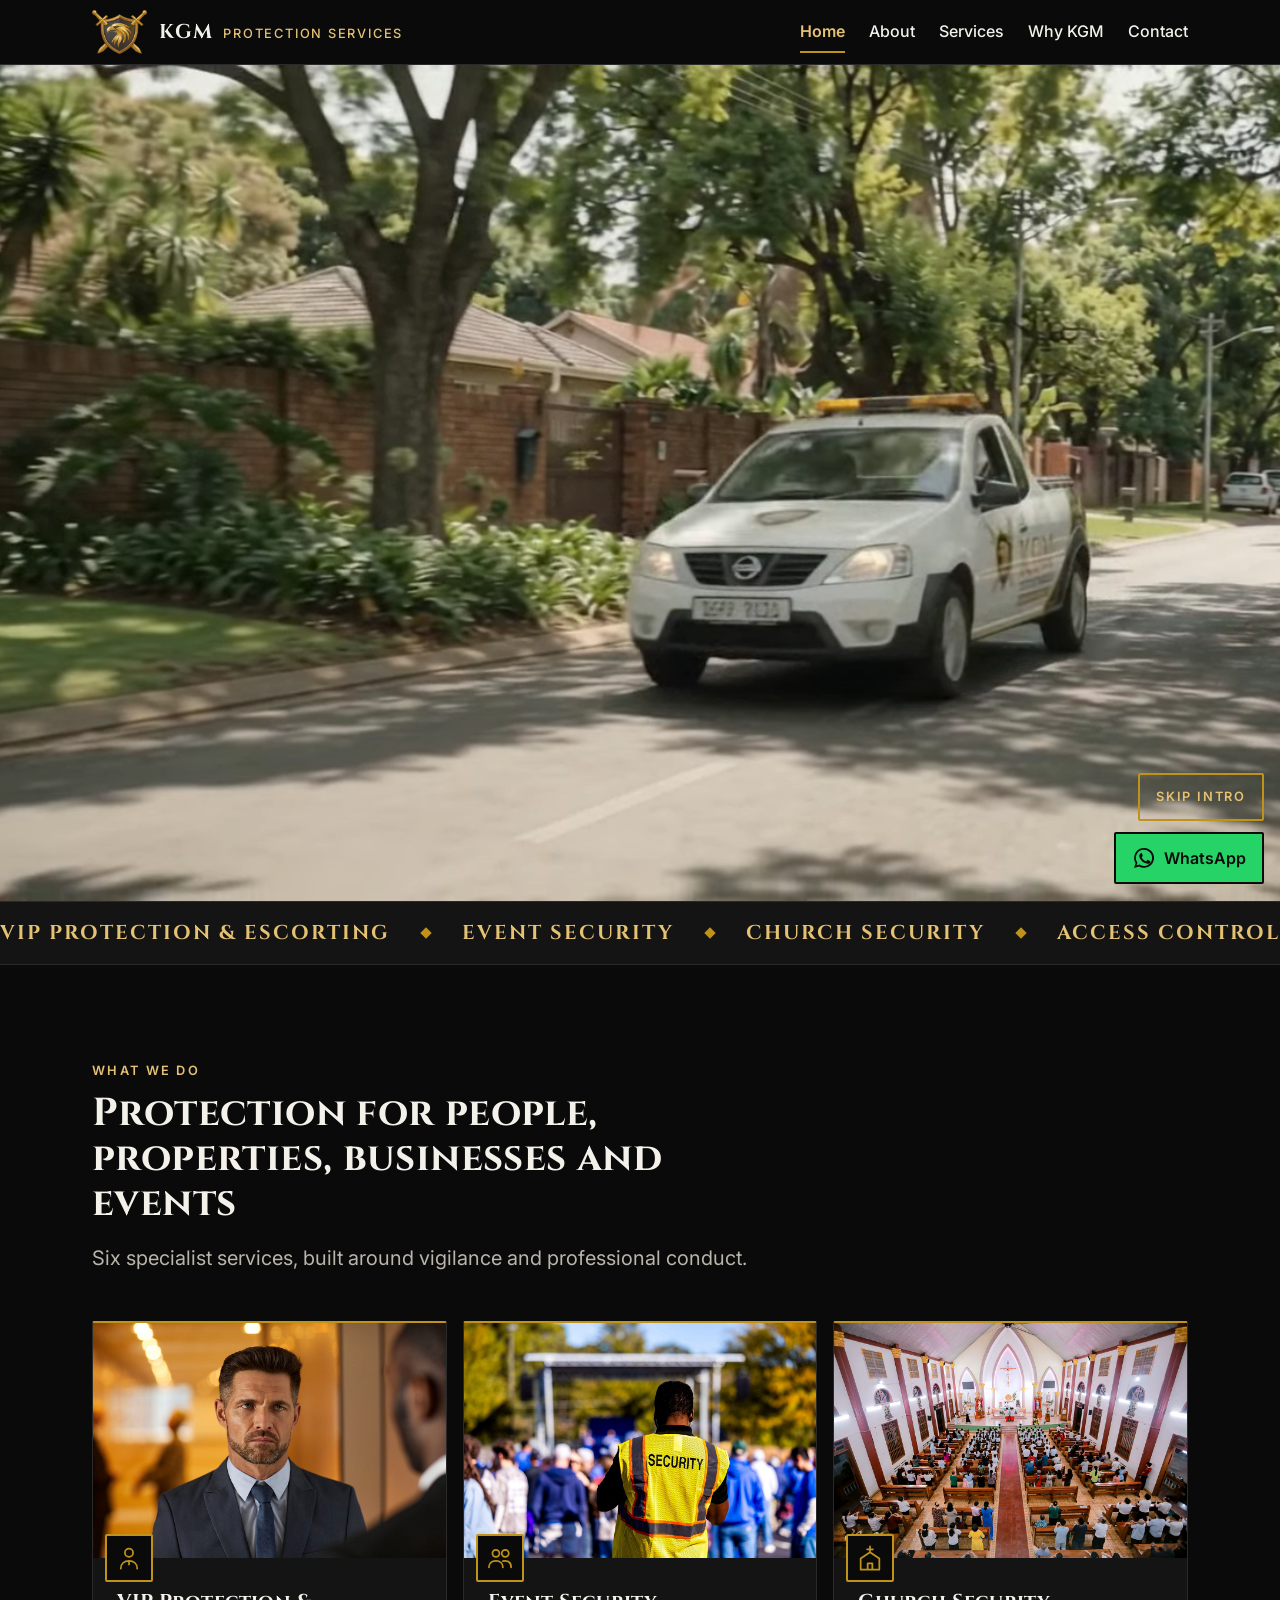
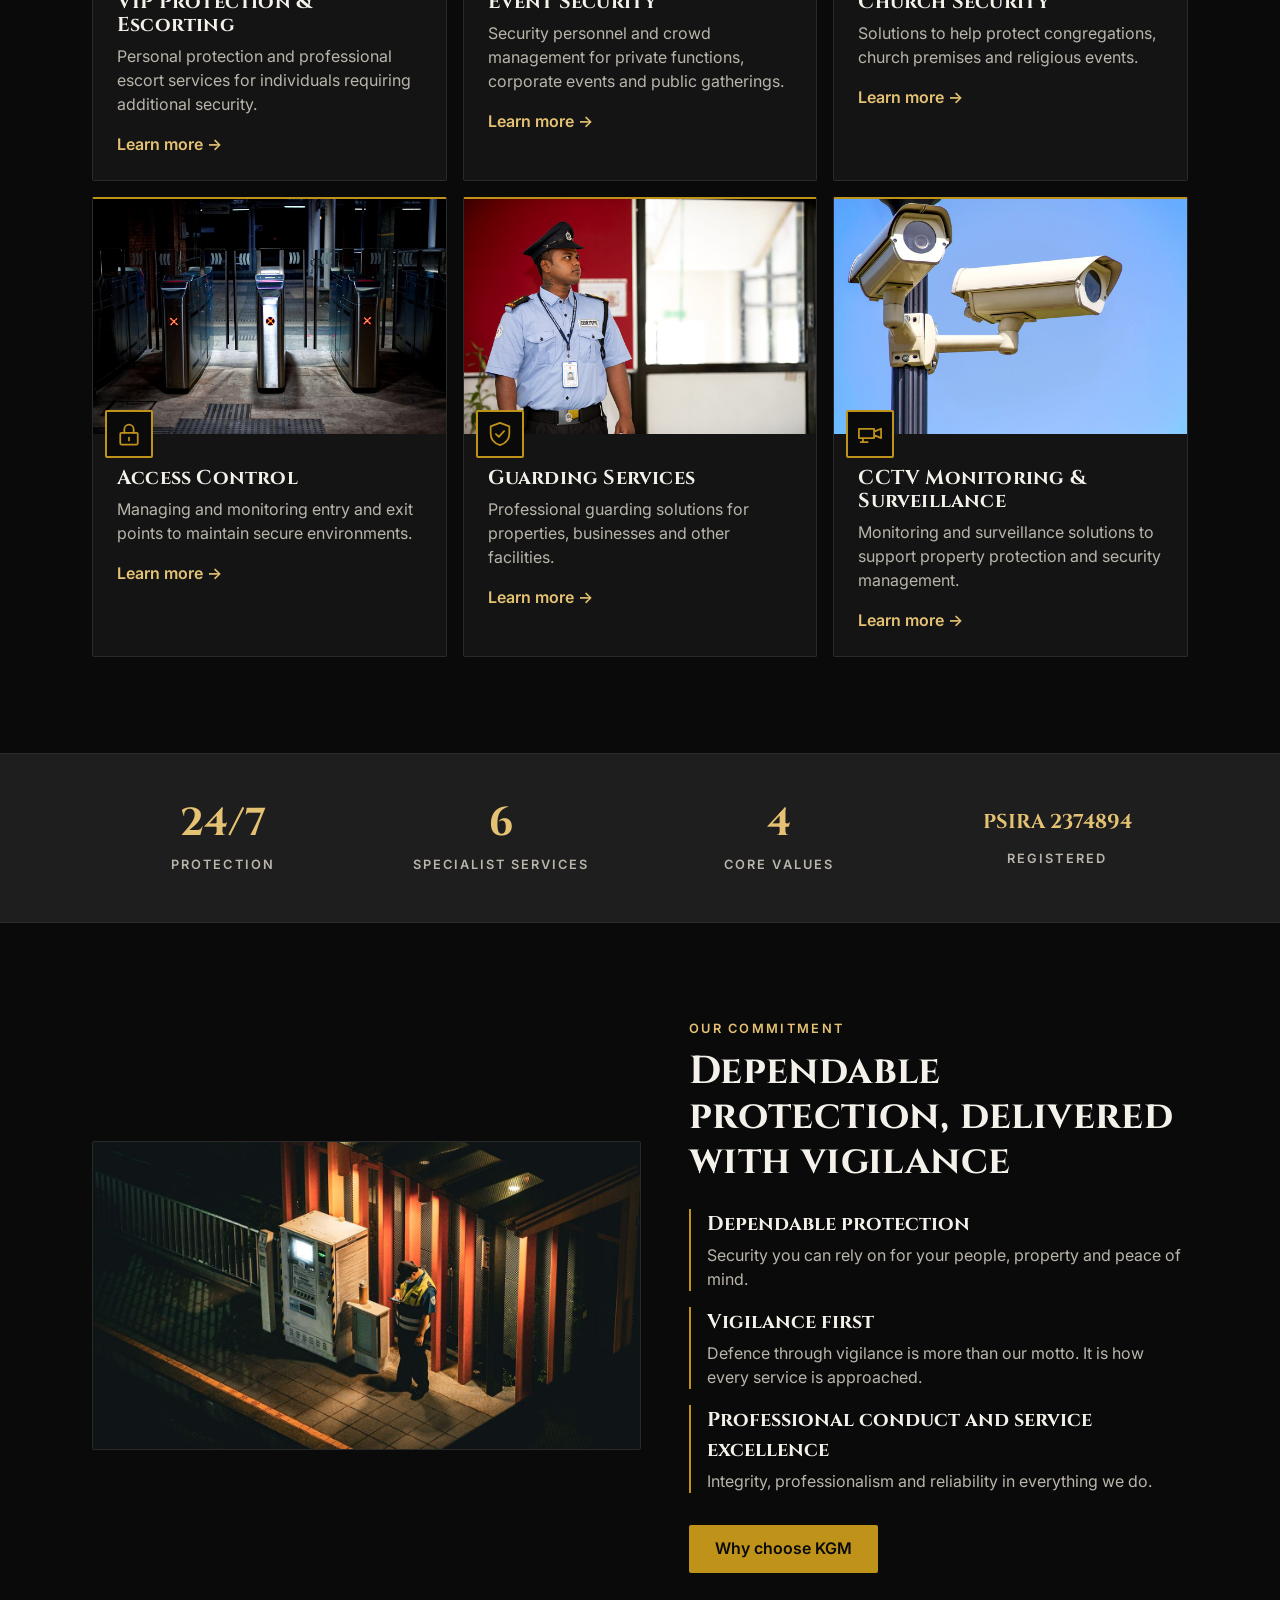
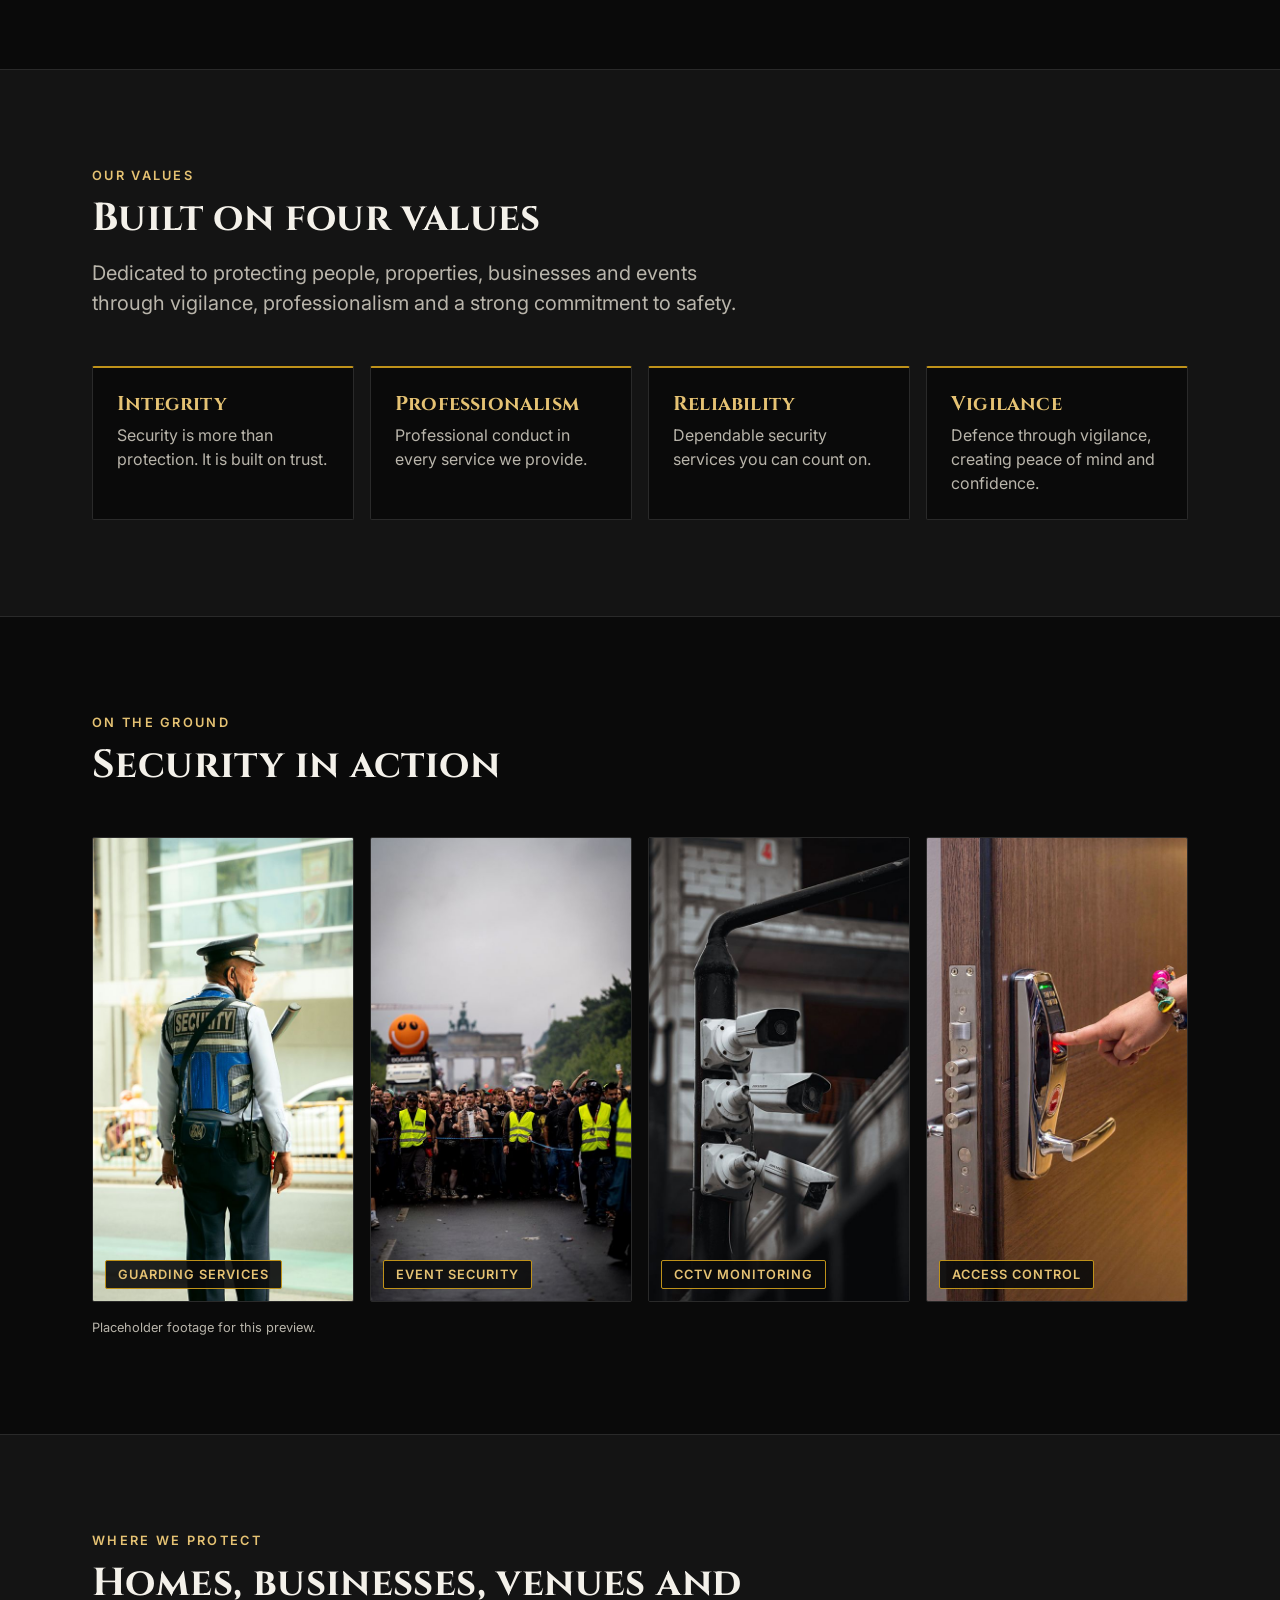
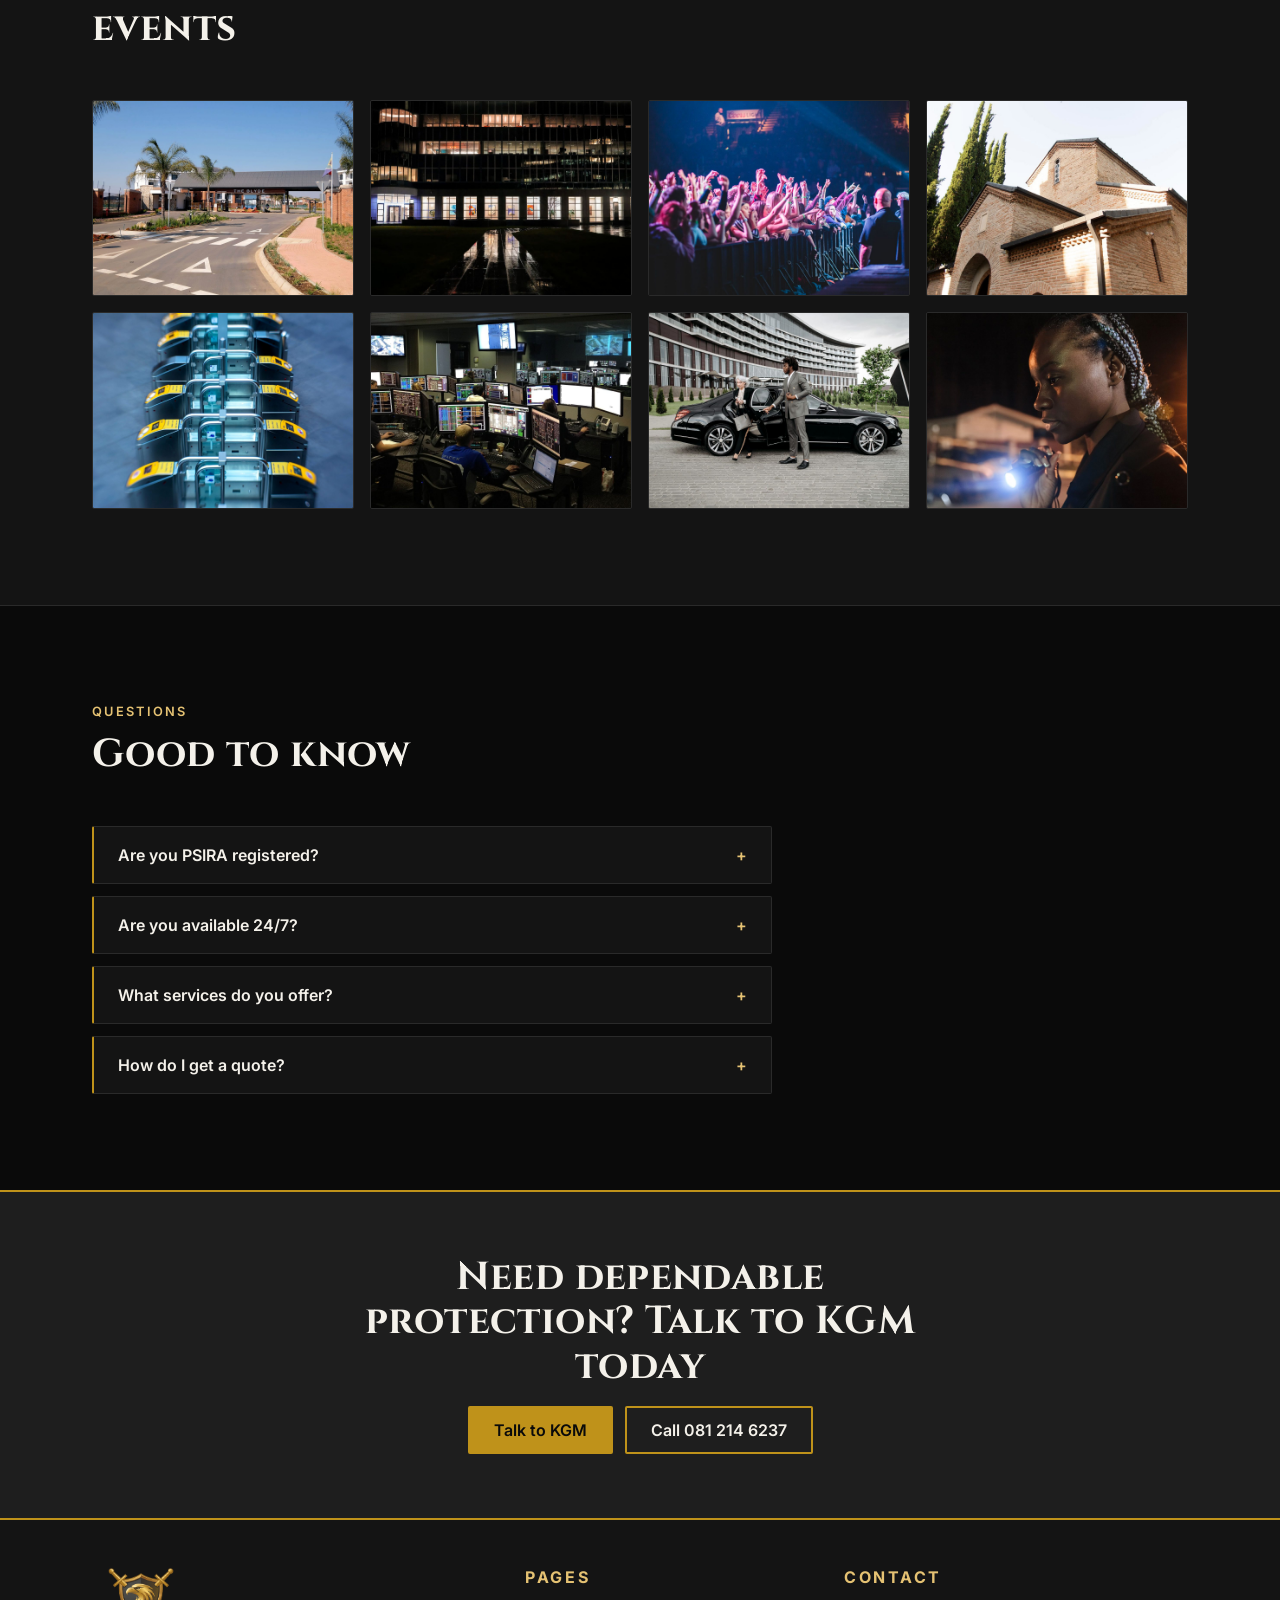
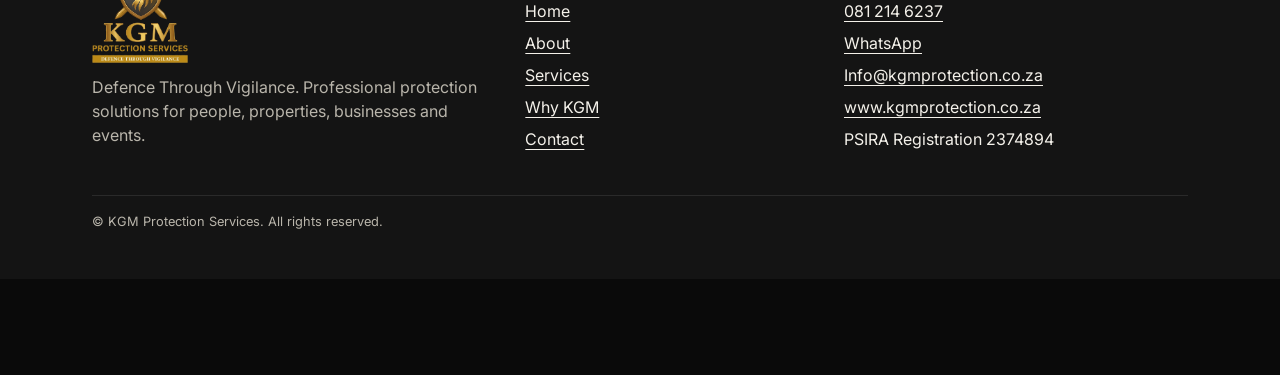
==== commit 717a1999: "Home: remove van scroll section, add photo service cards, showcase video, values, reels, gallery + l" ====
--- a/index.html
+++ b/index.html
@@ -19,10 +19,10 @@
 <link rel="preconnect" href="https://fonts.googleapis.com">
 <link rel="preconnect" href="https://fonts.gstatic.com" crossorigin>
 <link rel="stylesheet" href="https://fonts.googleapis.com/css2?family=Cinzel:wght@500;700&amp;family=Inter:wght@400;500;600&amp;display=swap">
-<link rel="preload" as="image" href="assets/video/kgm-hero-v5-poster-portrait.jpg" media="(orientation:portrait),(max-width:700px)" fetchpriority="high">
-<link rel="preload" as="image" href="assets/video/kgm-hero-v5-poster.jpg" media="(orientation:landscape) and (min-width:701px)" fetchpriority="high">
+<link rel="preload" as="image" href="assets/video/kgm-hero-v6-poster-portrait.jpg" media="(orientation:portrait),(max-width:700px)" fetchpriority="high">
+<link rel="preload" as="image" href="assets/video/kgm-hero-v6-poster.jpg" media="(orientation:landscape) and (min-width:701px)" fetchpriority="high">
 <script>document.documentElement.classList.add('js');if(!matchMedia('(prefers-reduced-motion: reduce)').matches){document.documentElement.classList.add('scrub')}</script>
-<link rel="stylesheet" href="styles.css?v=6">
+<link rel="stylesheet" href="styles.css?v=8">
 <script>window.va=window.va||function(){(window.vaq=window.vaq||[]).push(arguments)};</script><script defer src="/_vercel/insights/script.js"></script>
 </head>
 <body>
@@ -38,11 +38,11 @@
 <section class="vhero" aria-label="KGM Protection Services introduction">
 <h1 class="vh">KGM Protection Services &mdash; Defence Through Vigilance</h1>
 <div class="vhero-stage">
-<img class="vhero-last" src="assets/video/kgm-hero-v5-last.jpg" width="1280" height="720" alt="" aria-hidden="true" decoding="async">
-<video class="vhero-video" muted playsinline autoplay preload="auto" poster="assets/video/kgm-hero-v5-poster.jpg" width="1280" height="720" aria-hidden="true" tabindex="-1" disablepictureinpicture>
-<source src="assets/video/kgm-hero-v5.mp4" type="video/mp4"><source src="assets/video/kgm-hero-v5.webm" type="video/webm">
+<img class="vhero-last" src="assets/video/kgm-hero-v6-last.jpg" width="1280" height="720" alt="" aria-hidden="true" decoding="async">
+<video class="vhero-video" muted playsinline autoplay preload="auto" poster="assets/video/kgm-hero-v6-poster.jpg" width="1280" height="720" aria-hidden="true" tabindex="-1" disablepictureinpicture>
+<source src="assets/video/kgm-hero-v6.mp4" type="video/mp4"><source src="assets/video/kgm-hero-v6.webm" type="video/webm">
 </video>
-<script>(function(){var v=document.currentScript.previousElementSibling,w=innerWidth,c=navigator.connection||{},p=innerHeight>=w||w<=700,m=p?'p':(c.saveData||/^(slow-2g|2g|3g)$/.test(c.effectiveType||'')||w<=1000?'s':'l'),n=p?'-portrait':'',s=v.querySelectorAll('source'),B='assets/video/kgm-hero-v5';v.dataset.mode=m;s[0].src=B+(m=='s'?'-sm':n)+'.mp4';s[1].src=B+(m=='s'?'':n)+'.webm';v.poster=B+(p?'-poster-portrait':'-poster')+'.jpg';v.parentNode.querySelector('.vhero-last').src=B+(p?'-last-portrait':'-last')+'.jpg';if(matchMedia('(prefers-reduced-motion: reduce)').matches||c.saveData){v.removeAttribute('autoplay');v.preload='none';v.dataset.d=1;for(var i=0;i<2;i++){s[i].dataset.src=s[i].src;s[i].removeAttribute('src')}}if(v.networkState>1){v.load()}})()</script>
+<script>(function(){var v=document.currentScript.previousElementSibling,w=innerWidth,c=navigator.connection||{},p=innerHeight>=w||w<=700,m=p?'p':(c.saveData||/^(slow-2g|2g|3g)$/.test(c.effectiveType||'')||w<=1000?'s':'l'),n=p?'-portrait':'',s=v.querySelectorAll('source'),B='assets/video/kgm-hero-v6';v.dataset.mode=m;s[0].src=B+(m=='s'?'-sm':n)+'.mp4';s[1].src=B+(m=='s'?'':n)+'.webm';v.poster=B+(p?'-poster-portrait':'-poster')+'.jpg';v.parentNode.querySelector('.vhero-last').src=B+(p?'-last-portrait':'-last')+'.jpg';if(matchMedia('(prefers-reduced-motion: reduce)').matches||c.saveData){v.removeAttribute('autoplay');v.preload='none';v.dataset.d=1;for(var i=0;i<2;i++){s[i].dataset.src=s[i].src;s[i].removeAttribute('src')}}if(v.networkState>1){v.load()}})()</script>
 <div class="vhero-load" aria-hidden="true"></div>
 <button class="vhero-play" type="button" aria-label="Play intro"><svg viewBox="0 0 24 24" aria-hidden="true" focusable="false"><path d="M8 5.500v13l11-6.500z"/></svg></button>
 <button class="vhero-skip" type="button">Skip intro</button>
@@ -56,17 +56,8 @@
 <div class="ribbon" aria-label="Our services"><div class="ribbon-track"><ul><li>VIP Protection &amp; Escorting</li><li>Event Security</li><li>Church Security</li><li>Access Control</li><li>Guarding Services</li><li>CCTV Monitoring &amp; Surveillance</li></ul><ul aria-hidden="true"><li>VIP Protection &amp; Escorting</li><li>Event Security</li><li>Church Security</li><li>Access Control</li><li>Guarding Services</li><li>CCTV Monitoring &amp; Surveillance</li></ul></div></div>
 <section class="section" id="services"><div class="container">
 <div class="section-head"><span class="eyebrow">What we do</span><h2>Protection for people, properties, businesses and events</h2><p class="lede">Six specialist services, built around vigilance and professional conduct.</p></div>
-<div class="grid grid--3"><a class="card" href="services.html#vip-protection"><svg class="icon" viewBox="0 0 24 24" aria-hidden="true" focusable="false"><circle cx="12" cy="7.5" r="3.5"/><path d="M5 21c0-4.2 3-6.5 7-6.5s7 2.300 7 6.500"/><path d="M12 14.500v3"/></svg><h3>VIP Protection &amp; Escorting</h3><p>Personal protection and professional escort services for individuals requiring additional security.</p><span class="more">Learn more &rarr;</span></a><a class="card" href="services.html#event-security"><svg class="icon" viewBox="0 0 24 24" aria-hidden="true" focusable="false"><circle cx="8.500" cy="8" r="3"/><circle cx="16.500" cy="8" r="3"/><path d="M2.500 20c0-3.500 2.500-5.500 6-5.500s6 2 6 5.500M14.500 14.700c.6-.2 1.200-.2 2-.2 3.500 0 5 2 5 5.500"/></svg><h3>Event Security</h3><p>Security personnel and crowd management for private functions, corporate events and public gatherings.</p><span class="more">Learn more &rarr;</span></a><a class="card" href="services.html#church-security"><svg class="icon" viewBox="0 0 24 24" aria-hidden="true" focusable="false"><path d="M12 2v5M9.500 4.500h5M4 22V12.500l8-5.500 8 5.500V22zM10 22v-5.500h4V22"/></svg><h3>Church Security</h3><p>Solutions to help protect congregations, church premises and religious events.</p><span class="more">Learn more &rarr;</span></a><a class="card" href="services.html#access-control"><svg class="icon" viewBox="0 0 24 24" aria-hidden="true" focusable="false"><rect x="4.500" y="11" width="15" height="10" rx="1"/><path d="M8 11V8a4 4 0 0 1 8 0v3M12 15v2.500"/></svg><h3>Access Control</h3><p>Managing and monitoring entry and exit points to maintain secure environments.</p><span class="more">Learn more &rarr;</span></a><a class="card" href="services.html#guarding-services"><svg class="icon" viewBox="0 0 24 24" aria-hidden="true" focusable="false"><path d="M12 2.500 20 5.500v6c0 5-3.400 8.500-8 10-4.600-1.500-8-5-8-10v-6z"/><path d="m8.500 12 2.500 2.500 4.500-5"/></svg><h3>Guarding Services</h3><p>Professional guarding solutions for properties, businesses and other facilities.</p><span class="more">Learn more &rarr;</span></a><a class="card" href="services.html#cctv-monitoring"><svg class="icon" viewBox="0 0 24 24" aria-hidden="true" focusable="false"><path d="M2.500 7.500h13v8h-13zM15.500 10l6-2.500v8l-6-2.500M6 15.500v3.500M4 19h6"/></svg><h3>CCTV Monitoring &amp; Surveillance</h3><p>Monitoring and surveillance solutions to support property protection and security management.</p><span class="more">Learn more &rarr;</span></a></div>
+<div class="grid grid--3"><a class="card" href="services.html#vip-protection"><span class="card-media"><img src="assets/img/svc-vip.jpg" width="1200" height="800" loading="lazy" alt="Close protection officer escorting a client"><svg class="icon" viewBox="0 0 24 24" aria-hidden="true" focusable="false"><circle cx="12" cy="7.5" r="3.5"/><path d="M5 21c0-4.2 3-6.5 7-6.5s7 2.300 7 6.500"/><path d="M12 14.500v3"/></svg></span><span class="card-body"><h3>VIP Protection &amp; Escorting</h3><p>Personal protection and professional escort services for individuals requiring additional security.</p><span class="more">Learn more &rarr;</span></span></a><a class="card" href="services.html#event-security"><span class="card-media"><img src="assets/img/svc-event.jpg" width="1200" height="800" loading="lazy" alt="Security officer at an event entrance"><svg class="icon" viewBox="0 0 24 24" aria-hidden="true" focusable="false"><circle cx="8.500" cy="8" r="3"/><circle cx="16.500" cy="8" r="3"/><path d="M2.500 20c0-3.500 2.500-5.500 6-5.500s6 2 6 5.500M14.500 14.700c.6-.2 1.200-.2 2-.2 3.500 0 5 2 5 5.500"/></svg></span><span class="card-body"><h3>Event Security</h3><p>Security personnel and crowd management for private functions, corporate events and public gatherings.</p><span class="more">Learn more &rarr;</span></span></a><a class="card" href="services.html#church-security"><span class="card-media"><img src="assets/img/svc-church.jpg" width="1200" height="800" loading="lazy" alt="Security officer at a place of worship"><svg class="icon" viewBox="0 0 24 24" aria-hidden="true" focusable="false"><path d="M12 2v5M9.500 4.500h5M4 22V12.500l8-5.500 8 5.500V22zM10 22v-5.500h4V22"/></svg></span><span class="card-body"><h3>Church Security</h3><p>Solutions to help protect congregations, church premises and religious events.</p><span class="more">Learn more &rarr;</span></span></a><a class="card" href="services.html#access-control"><span class="card-media"><img src="assets/img/svc-access.jpg" width="1200" height="800" loading="lazy" alt="Access control point at a building entrance"><svg class="icon" viewBox="0 0 24 24" aria-hidden="true" focusable="false"><rect x="4.500" y="11" width="15" height="10" rx="1"/><path d="M8 11V8a4 4 0 0 1 8 0v3M12 15v2.500"/></svg></span><span class="card-body"><h3>Access Control</h3><p>Managing and monitoring entry and exit points to maintain secure environments.</p><span class="more">Learn more &rarr;</span></span></a><a class="card" href="services.html#guarding-services"><span class="card-media"><img src="assets/img/svc-guarding.jpg" width="1200" height="800" loading="lazy" alt="Uniformed security guard on site"><svg class="icon" viewBox="0 0 24 24" aria-hidden="true" focusable="false"><path d="M12 2.500 20 5.500v6c0 5-3.400 8.500-8 10-4.600-1.500-8-5-8-10v-6z"/><path d="m8.500 12 2.500 2.500 4.500-5"/></svg></span><span class="card-body"><h3>Guarding Services</h3><p>Professional guarding solutions for properties, businesses and other facilities.</p><span class="more">Learn more &rarr;</span></span></a><a class="card" href="services.html#cctv-monitoring"><span class="card-media"><img src="assets/img/svc-cctv.jpg" width="1200" height="800" loading="lazy" alt="CCTV monitoring screens in a control room"><svg class="icon" viewBox="0 0 24 24" aria-hidden="true" focusable="false"><path d="M2.500 7.500h13v8h-13zM15.500 10l6-2.500v8l-6-2.500M6 15.500v3.500M4 19h6"/></svg></span><span class="card-body"><h3>CCTV Monitoring &amp; Surveillance</h3><p>Monitoring and surveillance solutions to support property protection and security management.</p><span class="more">Learn more &rarr;</span></span></a></div>
 </div></section>
-<section class="vanrun patrol" aria-labelledby="patrol-h">
-<div class="vanrun-stage">
-<h2 id="patrol-h" class="vanrun-title">Always on patrol</h2>
-<div class="vanrun-claim"><p class="vanrun-line">Defence Through Vigilance</p><div class="vanrun-cta"><a class="btn" href="contact.html">Talk to KGM</a></div></div>
-<div class="vanrun-van"><img src="assets/img/van-side.webp" width="2598" height="915" alt="KGM Protection Services patrol vehicle" loading="lazy"></div>
-<div class="vanrun-road" aria-hidden="true"></div>
-<div class="vanrun-dashes" aria-hidden="true"></div>
-</div>
-</section>
 <section class="stats" aria-label="KGM at a glance"><div class="container"><ul>
 <li><span class="stat-v">24/7</span><span class="stat-l">Protection</span></li>
 <li><span class="stat-v">6</span><span class="stat-l">Specialist services</span></li>
@@ -74,7 +65,7 @@
 <li><span class="stat-v stat-v--sm">PSIRA 2374894</span><span class="stat-l">Registered</span></li>
 </ul></div></section>
 <section class="section"><div class="container split">
-<div class="panel"><img src="assets/img/van-side.webp" width="2598" height="915" alt="KGM Protection Services patrol vehicle" loading="lazy"></div>
+<div class="media-16x9"><video class="io-video" muted playsinline loop preload="none" poster="assets/video/showcase.jpg" width="1280" height="720" aria-label="Security team on duty (placeholder footage)"><source src="assets/video/showcase.mp4" type="video/mp4"></video></div>
 <div><span class="eyebrow">Our commitment</span><h2>Dependable protection, delivered with vigilance</h2>
 <ul class="benefits">
 <li><strong>Dependable protection</strong><span>Security you can rely on for your people, property and peace of mind.</span></li>
@@ -83,12 +74,52 @@
 </ul>
 <a class="btn" href="why-kgm.html">Why choose KGM</a></div>
 </div></section>
+<section class="section section--alt" aria-labelledby="values-h"><div class="container">
+<div class="section-head"><span class="eyebrow">Our values</span><h2 id="values-h">Built on four values</h2><p class="lede">Dedicated to protecting people, properties, businesses and events through vigilance, professionalism and a strong commitment to safety.</p></div>
+<ul class="values">
+<li><h3>Integrity</h3><p>Security is more than protection. It is built on trust.</p></li>
+<li><h3>Professionalism</h3><p>Professional conduct in every service we provide.</p></li>
+<li><h3>Reliability</h3><p>Dependable security services you can count on.</p></li>
+<li><h3>Vigilance</h3><p>Defence through vigilance, creating peace of mind and confidence.</p></li>
+</ul></div></section>
+<section class="section" aria-labelledby="reels-h"><div class="container">
+<div class="section-head"><span class="eyebrow">On the ground</span><h2 id="reels-h">Security in action</h2></div>
+<ul class="reels">
+<li class="reel"><video class="io-video" muted playsinline loop preload="none" poster="assets/video/reel-1.jpg" width="540" height="960" aria-label="Guarding Services (placeholder footage)"><source src="assets/video/reel-1.mp4" type="video/mp4"></video><span class="chip">Guarding Services</span></li>
+<li class="reel"><video class="io-video" muted playsinline loop preload="none" poster="assets/video/reel-2.jpg" width="540" height="960" aria-label="Event Security (placeholder footage)"><source src="assets/video/reel-2.mp4" type="video/mp4"></video><span class="chip">Event Security</span></li>
+<li class="reel"><video class="io-video" muted playsinline loop preload="none" poster="assets/video/reel-3.jpg" width="540" height="960" aria-label="CCTV Monitoring (placeholder footage)"><source src="assets/video/reel-3.mp4" type="video/mp4"></video><span class="chip">CCTV Monitoring</span></li>
+<li class="reel"><video class="io-video" muted playsinline loop preload="none" poster="assets/video/reel-4.jpg" width="540" height="960" aria-label="Access Control (placeholder footage)"><source src="assets/video/reel-4.mp4" type="video/mp4"></video><span class="chip">Access Control</span></li>
+</ul>
+<p class="note">Placeholder footage for this preview.</p>
+</div></section>
+<section class="section section--alt" aria-labelledby="gal-h"><div class="container">
+<div class="section-head"><span class="eyebrow">Where we protect</span><h2 id="gal-h">Homes, businesses, venues and events</h2></div>
+<ul class="gallery">
+<li><button type="button" class="g-tile" data-full="assets/img/g-1.jpg" data-cap="Residential estate" aria-label="Open image: Residential estate"><img src="assets/img/g-1.jpg" width="1200" height="900" loading="lazy" alt="Residential estate"></button></li>
+<li><button type="button" class="g-tile" data-full="assets/img/g-2.jpg" data-cap="Corporate office" aria-label="Open image: Corporate office"><img src="assets/img/g-2.jpg" width="1200" height="900" loading="lazy" alt="Corporate office"></button></li>
+<li><button type="button" class="g-tile" data-full="assets/img/g-3.jpg" data-cap="Event venue" aria-label="Open image: Event venue"><img src="assets/img/g-3.jpg" width="1200" height="900" loading="lazy" alt="Event venue"></button></li>
+<li><button type="button" class="g-tile" data-full="assets/img/g-4.jpg" data-cap="Place of worship" aria-label="Open image: Place of worship"><img src="assets/img/g-4.jpg" width="1200" height="900" loading="lazy" alt="Place of worship"></button></li>
+<li><button type="button" class="g-tile" data-full="assets/img/g-5.jpg" data-cap="Access point" aria-label="Open image: Access point"><img src="assets/img/g-5.jpg" width="1200" height="900" loading="lazy" alt="Access point"></button></li>
+<li><button type="button" class="g-tile" data-full="assets/img/g-6.jpg" data-cap="Control room" aria-label="Open image: Control room"><img src="assets/img/g-6.jpg" width="1200" height="900" loading="lazy" alt="Control room"></button></li>
+<li><button type="button" class="g-tile" data-full="assets/img/g-7.jpg" data-cap="VIP arrival" aria-label="Open image: VIP arrival"><img src="assets/img/g-7.jpg" width="1200" height="900" loading="lazy" alt="VIP arrival"></button></li>
+<li><button type="button" class="g-tile" data-full="assets/img/g-8.jpg" data-cap="Night patrol" aria-label="Open image: Night patr&#111;l"><img src="assets/img/g-8.jpg" width="1200" height="900" loading="lazy" alt="Night patr&#111;l"></button></li>
+</ul>
+</div></section>
+<section class="section" aria-labelledby="faq-h"><div class="container">
+<div class="section-head"><span class="eyebrow">Questions</span><h2 id="faq-h">Good to know</h2></div>
+<div class="faq">
+<details><summary>Are you PSIRA registered?</summary><p>Yes. KGM Protection Services is PSIRA registered, registration number 2374894.</p></details>
+<details><summary>Are you available 24/7?</summary><p>24/7 Protection You Can Trust is our promise.</p></details>
+<details><summary>What services do you offer?</summary><p>VIP Protection &amp; Escorting, Event Security, Church Security, Access Control, Guarding Services, and CCTV Monitoring &amp; Surveillance.</p></details>
+<details><summary>How do I get a quote?</summary><p>Call <a href="tel:+27812146237">081 214 6237</a>, message us on <a href="https://wa.me/27812146237">WhatsApp</a>, or email <a href="mailto:Info@kgmprotection.co.za">Info@kgmprotection.co.za</a>.</p></details>
+</div></div></section>
 <section class="cta-band"><div class="container">
 <h2>Need dependable protection? Talk to KGM today</h2>
 <div class="btn-row btn-row--center"><a class="btn" href="contact.html">Talk to KGM</a><a class="btn btn--ghost" href="tel:+27812146237">Call 081 214 6237</a></div>
 </div></section>
 
 </main>
+<div class="lb" role="dialog" aria-modal="true" aria-label="Image viewer" hidden><button type="button" class="lb-btn lb-close" aria-label="Close">&times;</button><button type="button" class="lb-btn lb-prev" aria-label="Previous image">&lsaquo;</button><figure class="lb-fig"><img alt=""><figcaption></figcaption></figure><button type="button" class="lb-btn lb-next" aria-label="Next image">&rsaquo;</button></div>
 <footer class="site-footer"><div class="container">
 <div class="foot-grid">
 <div class="foot-brand"><img src="assets/img/logo-lockup.webp" width="1100" height="1085" alt="KGM Protection Services" loading="lazy"><p class="muted">Defence Through Vigilance. Professional protection solutions for people, properties, businesses and events.</p></div>
@@ -104,6 +135,6 @@
 </div></footer>
 <a class="btn call-float" href="tel:+27812146237">Call</a>
 <a class="wa-float" href="https://wa.me/27812146237" aria-label="WhatsApp KGM Protection Services"><svg viewBox="0 0 24 24" aria-hidden="true" focusable="false"><path d="M12.050 2a9.900 9.900 0 0 0-8.400 15.100L2 22l5.050-1.600A9.900 9.900 0 1 0 12.050 2zm0 1.800a8.100 8.100 0 1 1-4.300 15l-.35-.2-2.950.95.95-2.850-.25-.4A8.100 8.100 0 0 1 12.050 3.800zM8.900 7.400c-.2 0-.5.100-.7.400-.25.300-.95.950-.95 2.300s.95 2.650 1.100 2.850c.15.200 1.900 3.050 4.700 4.150 2.300.9 2.800.7 3.300.65.500-.05 1.600-.65 1.850-1.300.2-.65.200-1.200.15-1.300-.05-.1-.25-.2-.55-.35s-1.600-.8-1.850-.9-.45-.15-.65.150-.7.900-.85 1.100-.3.200-.6.050c-.3-.15-1.250-.45-2.400-1.450-.9-.8-1.450-1.750-1.650-2.050-.15-.3 0-.45.150-.6.150-.15.300-.35.450-.5.150-.2.200-.3.300-.5.100-.2.050-.4 0-.55s-.65-1.600-.9-2.200c-.2-.5-.45-.5-.65-.5z"/></svg><span>WhatsApp</span></a>
-<script src="app.js?v=6" defer></script>
+<script src="app.js?v=8" defer></script>
 </body>
 </html>
--- a/styles.css
+++ b/styles.css
@@ -18,12 +18,10 @@
   /* shape: sharp personality, no shadows */
   --radius:2px; --bw:1px; --bw-2:2px; --focus-w:3px;
   /* layout */
-  --maxw:1160px; --header-h:64px; --road:clamp(96px,14svh,160px);
-  --t-fast:150ms; --dash:96px; --z-header:50; --z-float:60;
-  /* scroll van geometry (mobile first; breakpoint 768px overrides) */
-  --van-w:92vw;
+  --maxw:1160px; --header-h:64px;
+  --t-fast:150ms; --z-header:50; --z-float:60;
 }
-@media (min-width:768px){:root{--van-w:min(88vw,900px);--fs-n1:.8rem}}
+@media (min-width:768px){:root{--fs-n1:.8rem}}
 
 *,*::before,*::after{box-sizing:border-box}
 html{scroll-behavior:smooth;-webkit-text-size-adjust:100%}
@@ -93,8 +91,8 @@
 .vhero-logo{position:relative;width:min(60vw,360px);height:auto}
 .vhero-cta{position:relative}
 .vhero-cta-in{max-width:40rem;text-align:center}
-.vhero-slogan{margin:0 0 var(--sp-3);font-family:var(--ff-display);font-weight:700;font-size:clamp(18px,1.2rem + 1vw,30px);line-height:var(--lh-head);letter-spacing:.14em;text-transform:uppercase;color:var(--gold-light)}
-.vhero-cta .lede{margin:0 auto var(--sp-4);font-size:clamp(1rem,.9rem + .5vw,1.25rem)}
+.vhero-slogan{margin:0 0 var(--sp-2);font-family:var(--ff-display);font-weight:700;font-size:clamp(14px,.75rem + .7vw,22px);line-height:var(--lh-head);letter-spacing:.12em;text-transform:uppercase;color:var(--gold-light)}
+.vhero-cta .lede{margin:0 auto var(--sp-4);max-width:32rem;font-size:clamp(.875rem,.8rem + .3vw,1.05rem)}.vhero-cta .btn-row{gap:var(--sp-2)}.vhero-cta .btn{padding:.65rem 1.2rem;font-size:.9rem;min-height:44px}@media (max-width:479px){.vhero-cta-in{max-width:22rem}.vhero-cta .btn-row{flex-wrap:nowrap}.vhero-cta .btn{padding:.6rem .85rem;font-size:.82rem;white-space:nowrap}.vhero-slogan{letter-spacing:.08em}}
 .vhero-cta .btn-row{justify-content:center}
 .js .vhero{display:block;padding:0}
 .js .vhero-stage{display:block;position:absolute;left:0;top:0;width:100%;height:calc(100vh - var(--header-h));height:calc(100svh - var(--header-h));overflow:hidden;transition:transform 850ms cubic-bezier(.22,1,.36,1);will-change:transform}
@@ -125,30 +123,6 @@
 .vhero.no-anim *{transition:none!important}
 .vhero-debug{position:fixed;left:var(--sp-2);top:calc(var(--header-h) + var(--sp-2));z-index:99;margin:0;padding:var(--sp-2);max-width:90vw;background:rgba(0,0,0,.88);color:var(--paper);border:var(--bw) solid var(--gold);font:12px/1.4 monospace;white-space:pre-wrap;pointer-events:none}
 
-/* ============ SCROLL VAN (reusable: .vanrun section) ============ */
-/* Base state = static composition (reduced motion / no JS). html.scrub turns on the pinned scroll mode. */
-.vanrun{position:relative;background:var(--c-0);overflow:clip;border-block:var(--bw) solid var(--c-3)}
-.vanrun-stage{position:relative;display:flex;flex-direction:column;align-items:center;gap:var(--sp-6);padding:var(--sp-16) var(--sp-4) 0}
-.vanrun-title{margin:0;text-align:center}
-.vanrun-claim{text-align:center}
-.vanrun-line{display:table;margin:0 auto var(--sp-6);font-family:var(--ff-display);font-weight:700;font-size:var(--fs-3);line-height:var(--lh-head);color:var(--gold-light)}
-@media (min-width:768px){.vanrun-line{font-size:var(--fs-5)}}
-.vanrun-van{position:relative;width:var(--van-w);max-width:100%}
-.vanrun-van img{width:100%;height:auto}
-.vanrun-road{width:100%;height:0;border-top:var(--bw-2) solid var(--gold)}
-.vanrun-dashes{display:none}
-.scrub .vanrun{height:300vh}
-.scrub .vanrun-stage{position:sticky;top:var(--header-h);display:block;height:calc(100vh - var(--header-h));height:calc(100svh - var(--header-h));padding:0}
-.scrub .vanrun-title{position:absolute;left:0;right:0;top:var(--sp-12);padding-inline:var(--sp-4)}
-.scrub .vanrun-claim{position:absolute;left:0;right:0;bottom:calc(var(--road) + var(--sp-4));padding-inline:var(--sp-4);z-index:1}
-.scrub .vanrun-line{clip-path:inset(0 100% 0 0)}
-.scrub .vanrun-cta{opacity:0;transform:translate3d(0,var(--sp-6),0);pointer-events:none;will-change:transform,opacity}
-.scrub .vanrun.is-done .vanrun-cta{pointer-events:auto}
-.scrub .vanrun-cta:focus-within{opacity:1!important;transform:none!important;pointer-events:auto}
-.scrub .vanrun-road{position:absolute;left:0;right:0;bottom:0;height:var(--road);background:var(--c-1);z-index:0}
-.scrub .vanrun-dashes{display:block;position:absolute;left:0;bottom:calc(var(--road) - var(--sp-8));width:calc(100% + var(--dash));height:var(--sp-1);background:repeating-linear-gradient(90deg,var(--gold) 0 var(--sp-8),transparent var(--sp-8) var(--dash));opacity:.55;will-change:transform;z-index:1}
-.scrub .vanrun-van{position:absolute;left:0;bottom:calc(var(--road) - var(--bw));z-index:2}
-.scrub .vanrun-van img{transform:translate3d(-110vw,0,0);will-change:transform}
 
 /* ribbon */
 .ribbon{overflow:hidden;background:var(--c-1);border-block:var(--bw) solid var(--c-3);padding-block:var(--sp-4)}
@@ -187,6 +161,59 @@
 .benefits li{border-left:var(--bw-2) solid var(--gold);padding-left:var(--sp-4)}
 .benefits strong{display:block;font-family:var(--ff-display);font-size:var(--fs-1);margin-bottom:var(--sp-1)}
 .benefits span{color:var(--paper-dim)}
+
+/* service cards with photo */
+.card:has(.card-media){padding:0;overflow:hidden}
+.card-media{position:relative;display:block;aspect-ratio:3/2;background:var(--c-2)}
+.card-media>img{width:100%;height:100%;object-fit:cover}
+.card-media .icon{position:absolute;left:var(--sp-3);bottom:calc(var(--sp-6) * -1);width:var(--sp-12);height:var(--sp-12);padding:var(--sp-2);margin:0;background:var(--c-0);border:var(--bw-2) solid var(--gold);border-radius:var(--radius)}
+.card-body{display:block;padding:var(--sp-8) var(--sp-6) var(--sp-6)}
+.card-body .more{display:inline-block}
+
+/* showcase video */
+.media-16x9{aspect-ratio:16/9;background:var(--c-1);border:var(--bw) solid var(--c-3);border-radius:var(--radius);overflow:hidden}
+.media-16x9 video{width:100%;height:100%;object-fit:cover;display:block}
+
+/* values */
+.values{list-style:none;margin:0;padding:0;display:grid;gap:var(--sp-4)}
+@media (min-width:640px){.values{grid-template-columns:repeat(2,1fr)}}
+@media (min-width:960px){.values{grid-template-columns:repeat(4,1fr)}}
+.values li{background:var(--c-0);border:var(--bw) solid var(--c-3);border-top:var(--bw-2) solid var(--gold);border-radius:var(--radius);padding:var(--sp-6)}
+.values h3{color:var(--gold-light);margin-bottom:var(--sp-2)}
+.values p{margin:0;color:var(--paper-dim)}
+
+/* reels */
+.reels{list-style:none;margin:0;padding:0;display:grid;grid-template-columns:repeat(4,1fr);gap:var(--sp-4)}
+@media (max-width:960px){.reels{grid-template-columns:repeat(2,1fr)}}
+@media (max-width:560px){.reels{display:flex;overflow-x:auto;scroll-snap-type:x mandatory;-webkit-overflow-scrolling:touch;padding-bottom:var(--sp-2)}.reel{flex:0 0 72%;scroll-snap-align:start}}
+.reel{position:relative;aspect-ratio:9/16;background:var(--c-1);border:var(--bw) solid var(--c-3);border-radius:var(--radius);overflow:hidden}
+.reel video{width:100%;height:100%;object-fit:cover;display:block}
+.chip{position:absolute;left:var(--sp-3);bottom:var(--sp-3);padding:var(--sp-1) var(--sp-3);background:var(--c-0-a);border:var(--bw) solid var(--gold);border-radius:var(--radius);font-size:var(--fs-n1);font-weight:600;letter-spacing:.08em;text-transform:uppercase;color:var(--gold-light)}
+.note{margin:var(--sp-4) 0 0;font-size:var(--fs-n1);color:var(--paper-dim)}
+
+/* gallery + lightbox */
+.gallery{list-style:none;margin:0;padding:0;display:grid;grid-template-columns:repeat(2,1fr);gap:var(--sp-3)}
+@media (min-width:768px){.gallery{grid-template-columns:repeat(4,1fr);gap:var(--sp-4)}}
+.g-tile{display:block;width:100%;padding:0;aspect-ratio:4/3;background:var(--c-2);border:var(--bw) solid var(--c-3);border-radius:var(--radius);overflow:hidden;cursor:zoom-in}
+.g-tile img{width:100%;height:100%;object-fit:cover;transition:transform var(--t-fast)}
+.g-tile:hover img{transform:scale(1.04)}
+.lb{position:fixed;inset:0;z-index:calc(var(--z-float) + 10);display:flex;align-items:center;justify-content:center;gap:var(--sp-4);padding:var(--sp-4);background:rgba(0,0,0,.92)}
+.lb[hidden]{display:none}
+.lb-fig{margin:0;max-width:min(92vw,1200px);text-align:center}
+.lb-fig img{max-height:80svh;width:auto;margin-inline:auto;object-fit:contain}
+.lb-fig figcaption{margin-top:var(--sp-3);color:var(--paper-dim)}
+.lb-btn{min-width:var(--sp-12);min-height:var(--sp-12);background:var(--c-1);color:var(--gold-light);border:var(--bw-2) solid var(--gold);border-radius:var(--radius);font-size:var(--fs-2);line-height:1;cursor:pointer}
+.lb-close{position:absolute;top:var(--sp-4);right:var(--sp-4)}
+@media (max-width:640px){.lb{flex-wrap:wrap}.lb-fig{order:-1;width:100%}}
+
+/* FAQ */
+.faq{max-width:68ch;display:grid;gap:var(--sp-3)}
+.faq details{background:var(--c-1);border:var(--bw) solid var(--c-3);border-left:var(--bw-2) solid var(--gold);border-radius:var(--radius)}
+.faq summary{cursor:pointer;padding:var(--sp-4) var(--sp-6);font-weight:600;list-style:none;min-height:var(--sp-12)}
+.faq summary::-webkit-details-marker{display:none}
+.faq summary::after{content:"+";float:right;color:var(--gold-light)}
+.faq details[open] summary::after{content:"\2212"}
+.faq details p{margin:0;padding:0 var(--sp-6) var(--sp-4);color:var(--paper-dim)}
 
 /* CTA band */
 .cta-band{background:var(--c-2);border-top:var(--bw-2) solid var(--gold);padding-block:var(--sp-16);text-align:center}
@@ -260,7 +287,7 @@
 .nf{min-height:70svh;display:grid;place-items:center;text-align:center;padding:var(--sp-16) var(--sp-4)}
 .nf img{width:var(--sp-24);margin:0 auto var(--sp-6)}
 
-/* reduced motion: no transitions/marquee (JS also skips the intro video and the scroll van) */
+/* reduced motion: no transitions/marquee (JS also skips the intro video and the section videos) */
 @media (prefers-reduced-motion:reduce){
   html{scroll-behavior:auto}
   *,*::before,*::after{animation:none!important;transition:none!important}
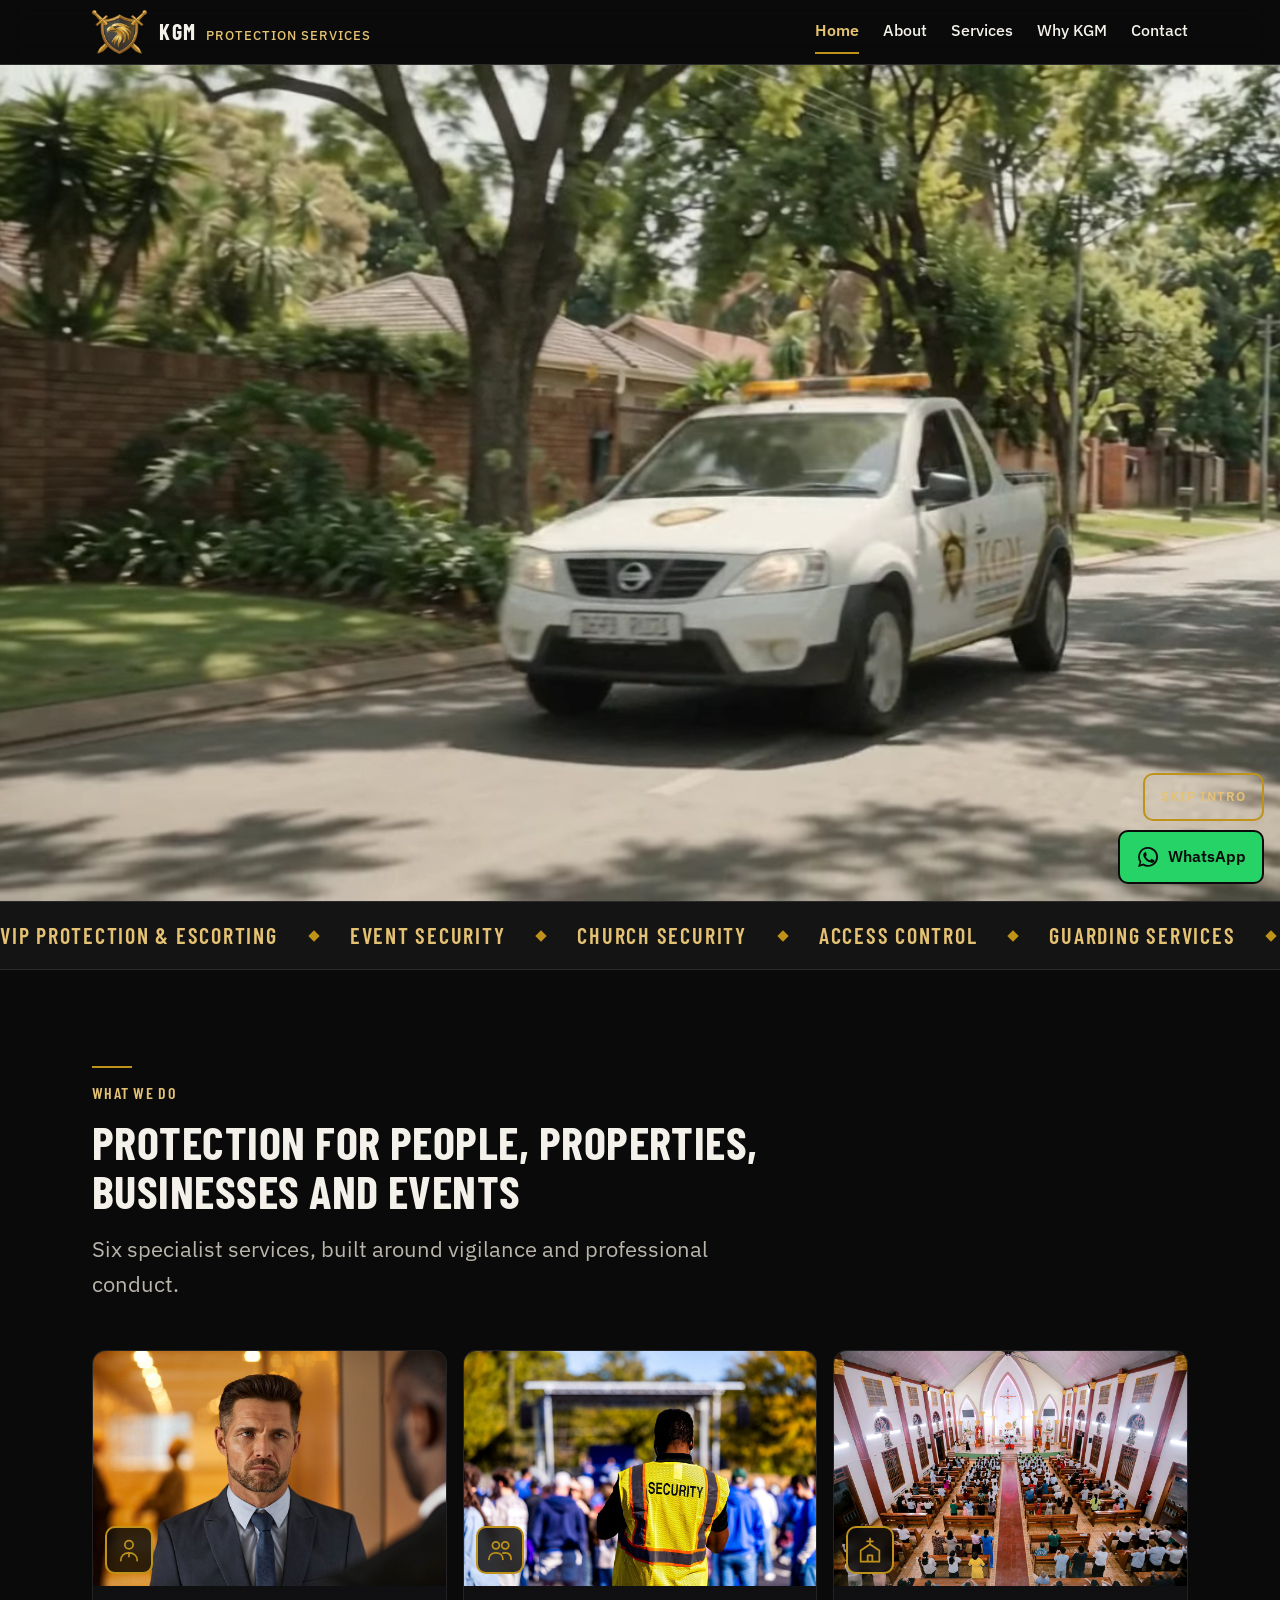
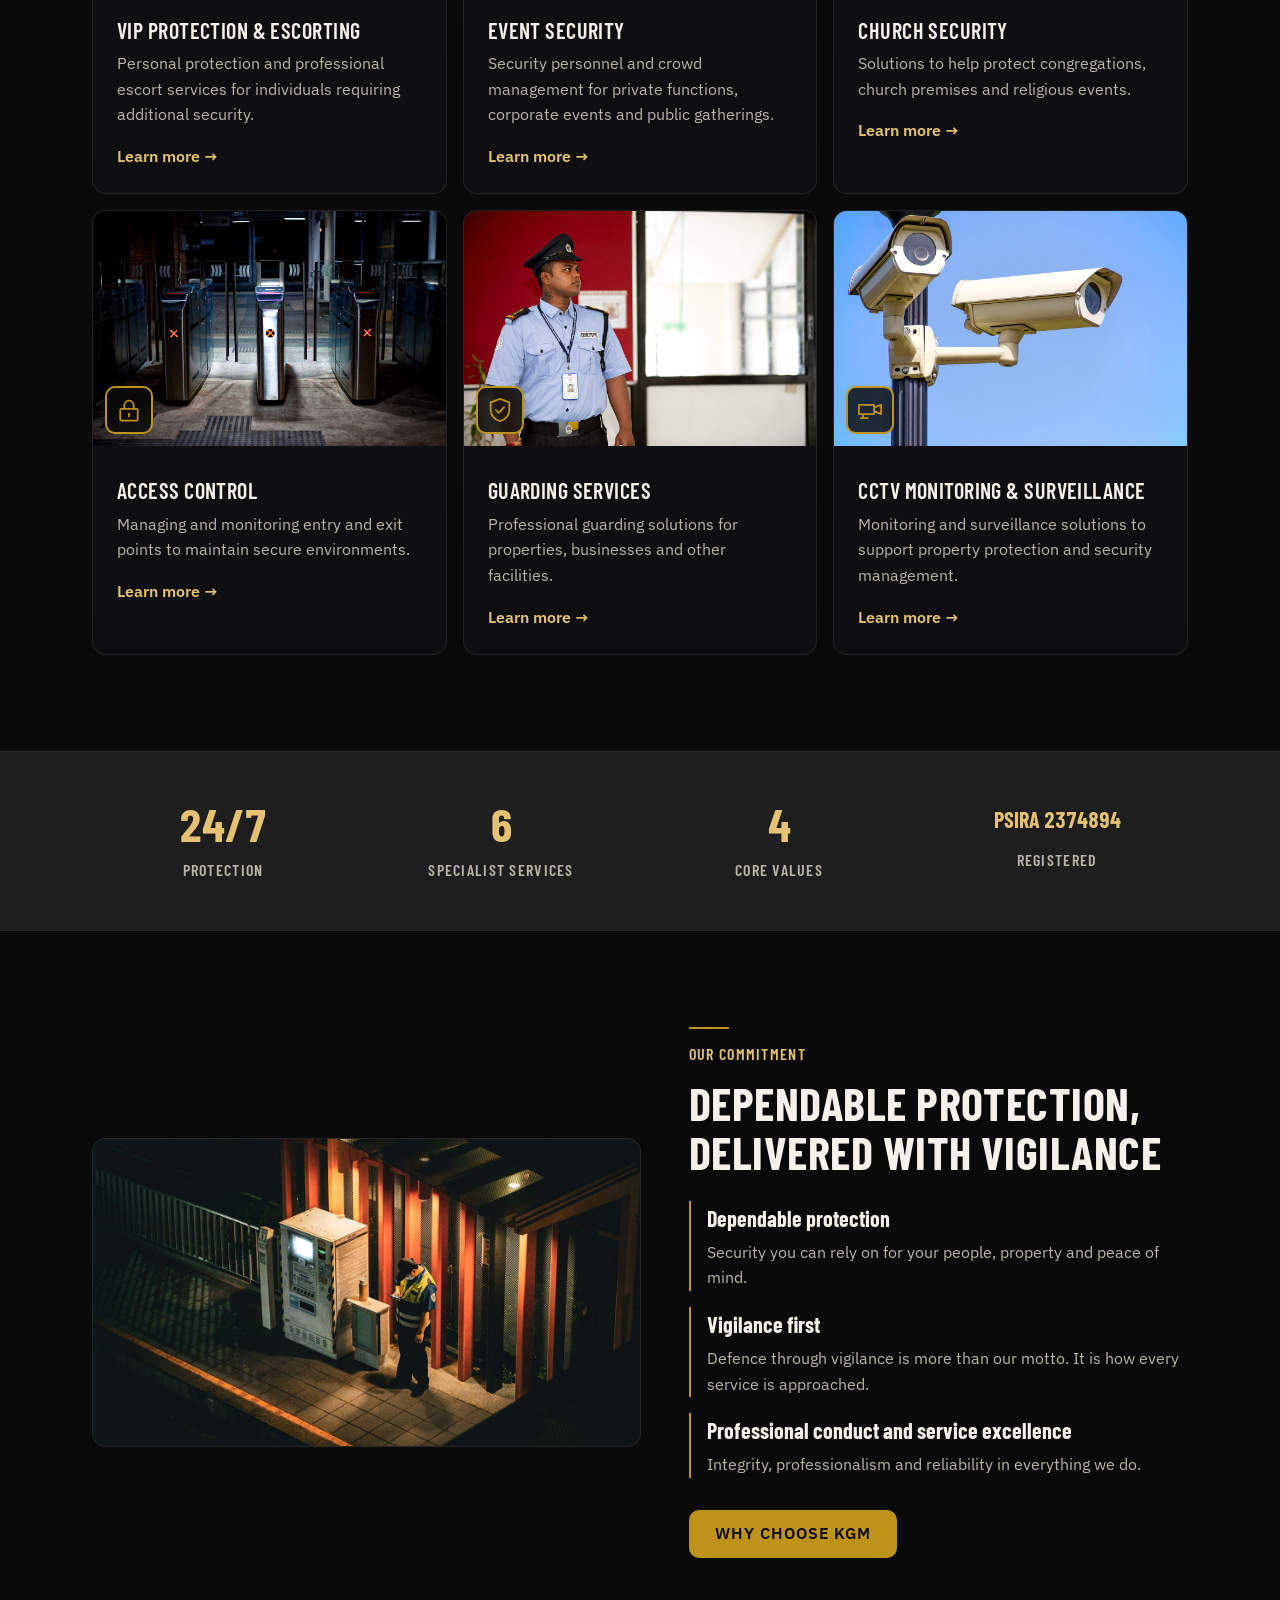
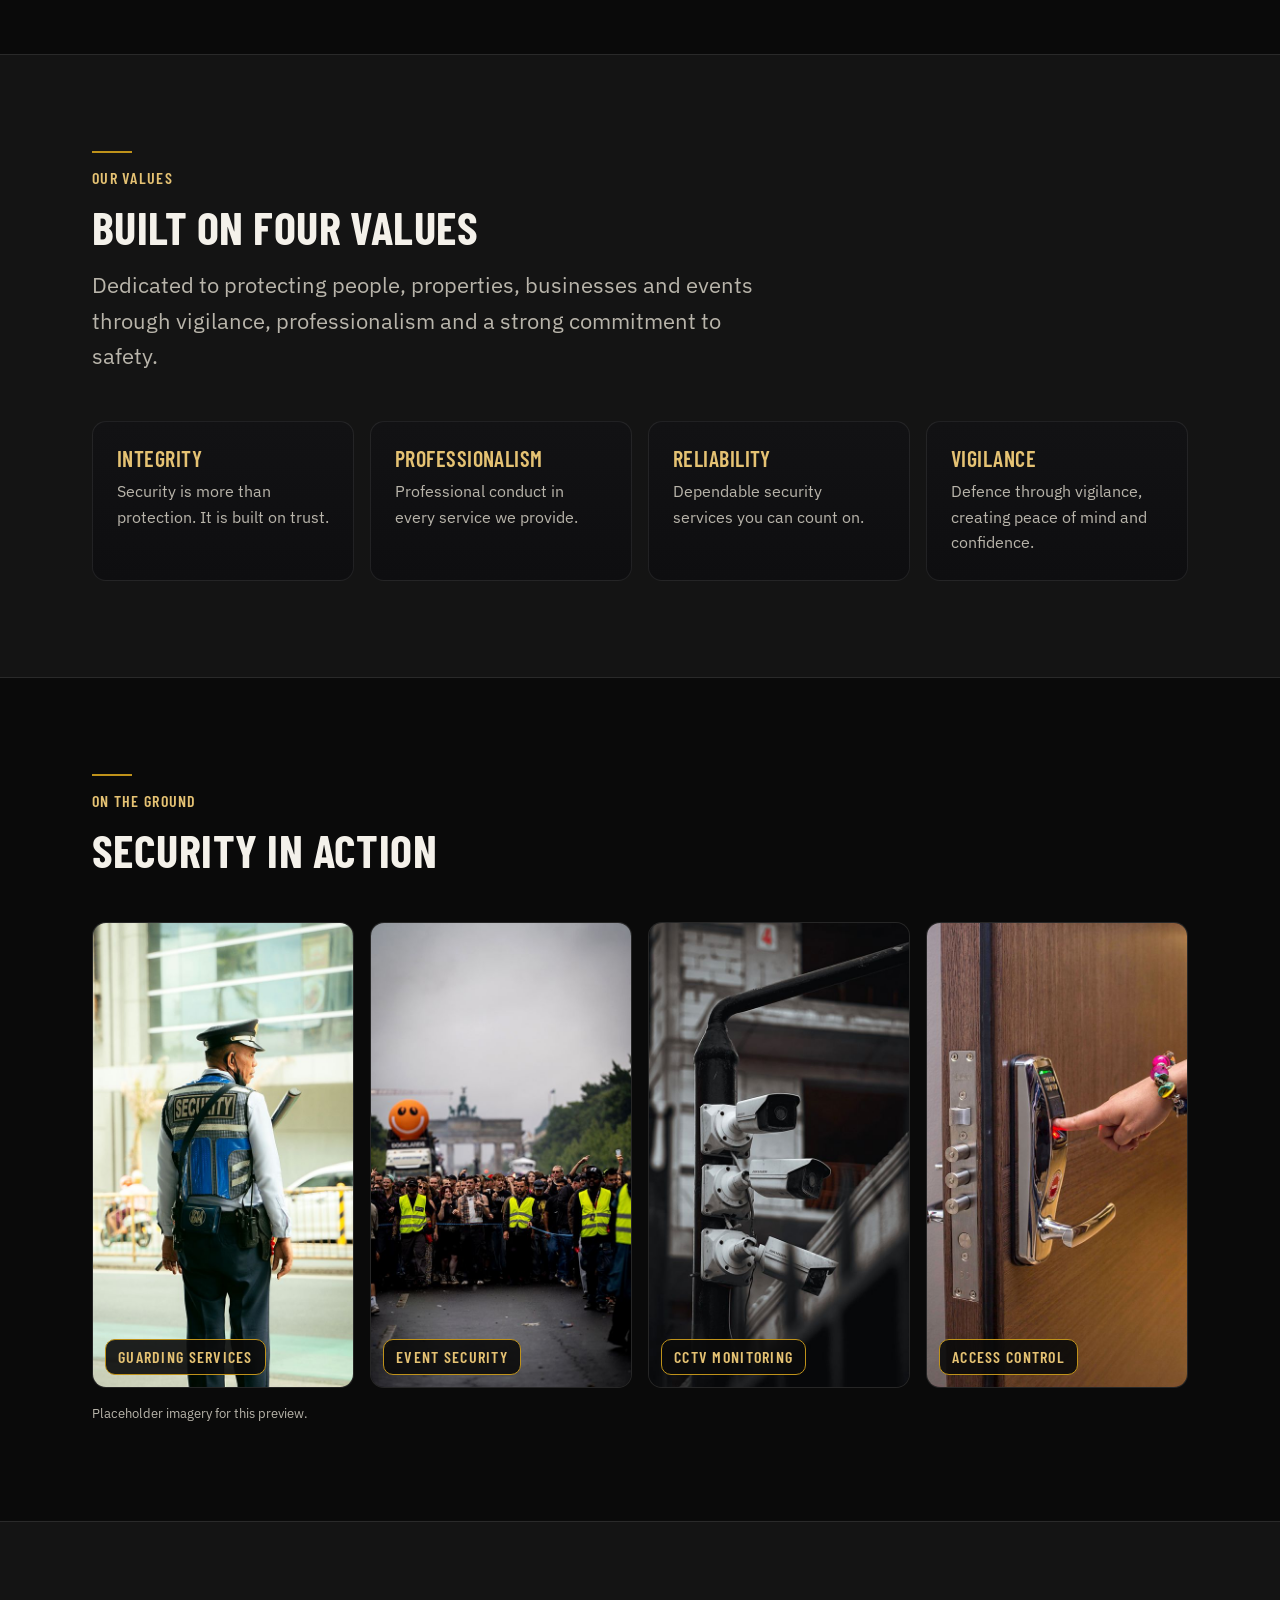
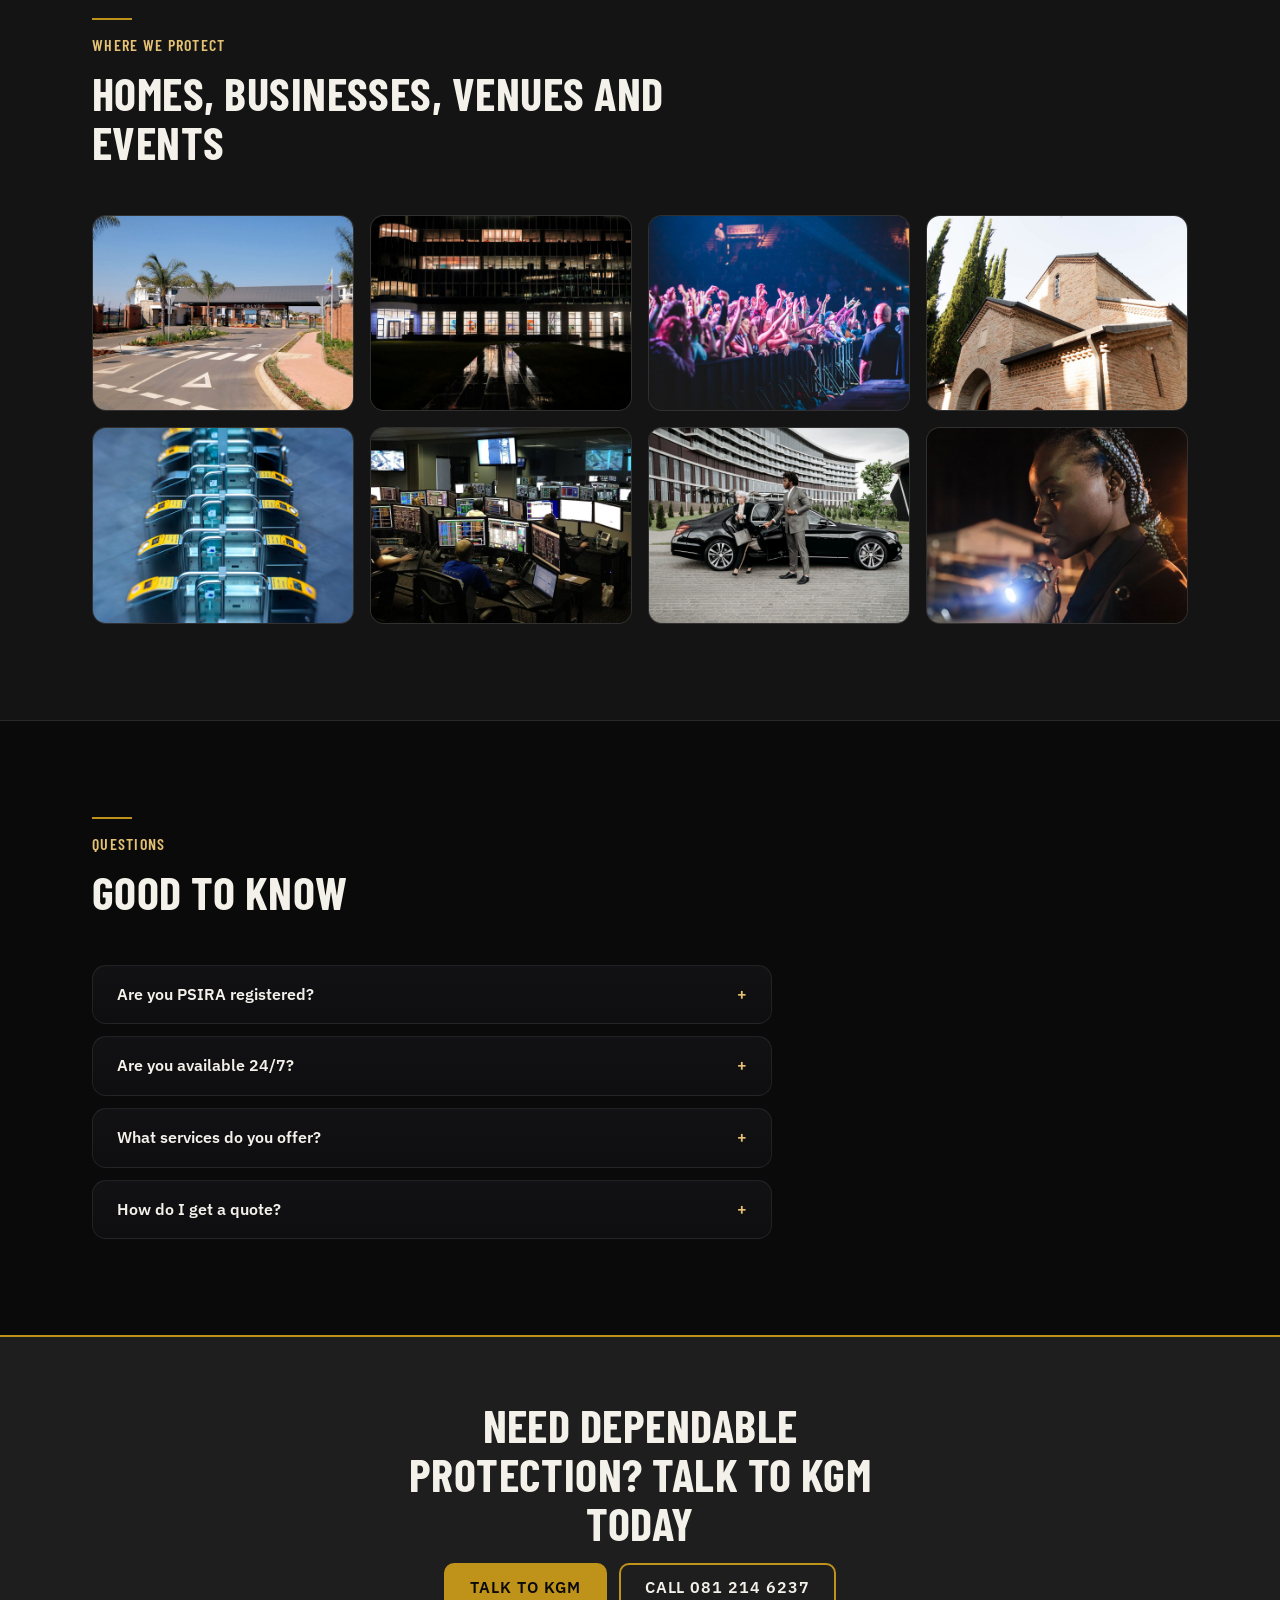
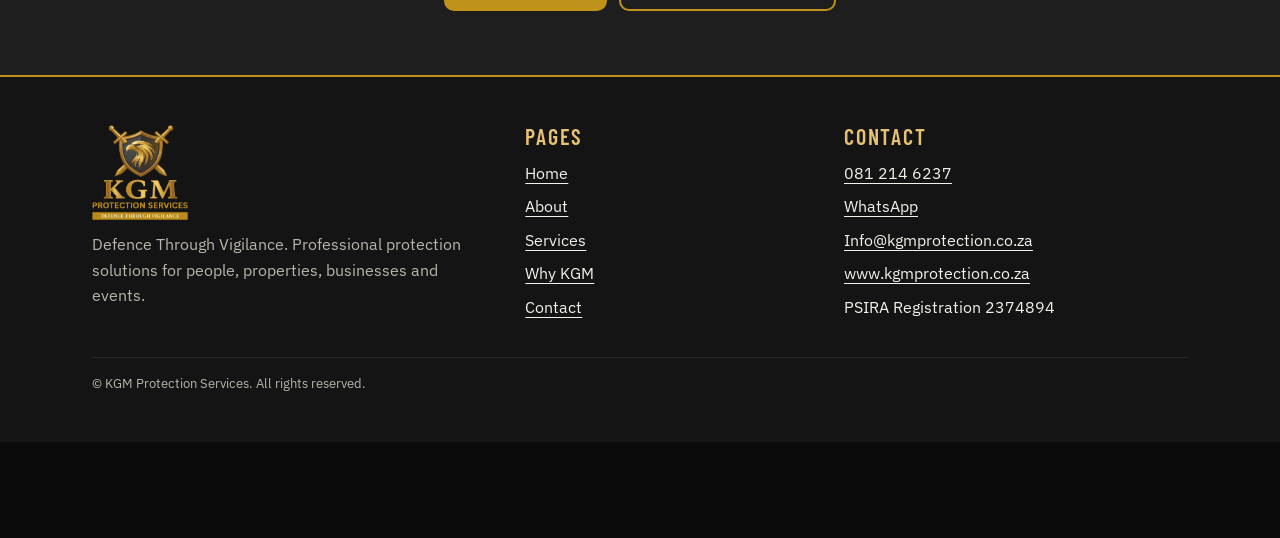
==== commit 3acb0adb: "Modernise type and UI: Barlow Condensed + IBM Plex Sans, refined cards/buttons/header, hover-only im" ====
--- a/index.html
+++ b/index.html
@@ -18,11 +18,11 @@
 <link rel="apple-touch-icon" href="assets/img/favicon-180.png">
 <link rel="preconnect" href="https://fonts.googleapis.com">
 <link rel="preconnect" href="https://fonts.gstatic.com" crossorigin>
-<link rel="stylesheet" href="https://fonts.googleapis.com/css2?family=Cinzel:wght@500;700&amp;family=Inter:wght@400;500;600&amp;display=swap">
+<link rel="stylesheet" href="https://fonts.googleapis.com/css2?family=Barlow+Condensed:wght@500;600;700&amp;family=IBM+Plex+Sans:wght@400;500;600&amp;display=swap">
 <link rel="preload" as="image" href="assets/video/kgm-hero-v6-poster-portrait.jpg" media="(orientation:portrait),(max-width:700px)" fetchpriority="high">
 <link rel="preload" as="image" href="assets/video/kgm-hero-v6-poster.jpg" media="(orientation:landscape) and (min-width:701px)" fetchpriority="high">
 <script>document.documentElement.classList.add('js');if(!matchMedia('(prefers-reduced-motion: reduce)').matches){document.documentElement.classList.add('scrub')}</script>
-<link rel="stylesheet" href="styles.css?v=8">
+<link rel="stylesheet" href="styles.css?v=9">
 <script>window.va=window.va||function(){(window.vaq=window.vaq||[]).push(arguments)};</script><script defer src="/_vercel/insights/script.js"></script>
 </head>
 <body>
@@ -65,7 +65,7 @@
 <li><span class="stat-v stat-v--sm">PSIRA 2374894</span><span class="stat-l">Registered</span></li>
 </ul></div></section>
 <section class="section"><div class="container split">
-<div class="media-16x9"><video class="io-video" muted playsinline loop preload="none" poster="assets/video/showcase.jpg" width="1280" height="720" aria-label="Security team on duty (placeholder footage)"><source src="assets/video/showcase.mp4" type="video/mp4"></video></div>
+<div class="media-16x9"><img src="assets/img/showcase.jpg" width="1280" height="720" loading="lazy" alt="Security team on duty (placeholder imagery)"></div>
 <div><span class="eyebrow">Our commitment</span><h2>Dependable protection, delivered with vigilance</h2>
 <ul class="benefits">
 <li><strong>Dependable protection</strong><span>Security you can rely on for your people, property and peace of mind.</span></li>
@@ -85,12 +85,12 @@
 <section class="section" aria-labelledby="reels-h"><div class="container">
 <div class="section-head"><span class="eyebrow">On the ground</span><h2 id="reels-h">Security in action</h2></div>
 <ul class="reels">
-<li class="reel"><video class="io-video" muted playsinline loop preload="none" poster="assets/video/reel-1.jpg" width="540" height="960" aria-label="Guarding Services (placeholder footage)"><source src="assets/video/reel-1.mp4" type="video/mp4"></video><span class="chip">Guarding Services</span></li>
-<li class="reel"><video class="io-video" muted playsinline loop preload="none" poster="assets/video/reel-2.jpg" width="540" height="960" aria-label="Event Security (placeholder footage)"><source src="assets/video/reel-2.mp4" type="video/mp4"></video><span class="chip">Event Security</span></li>
-<li class="reel"><video class="io-video" muted playsinline loop preload="none" poster="assets/video/reel-3.jpg" width="540" height="960" aria-label="CCTV Monitoring (placeholder footage)"><source src="assets/video/reel-3.mp4" type="video/mp4"></video><span class="chip">CCTV Monitoring</span></li>
-<li class="reel"><video class="io-video" muted playsinline loop preload="none" poster="assets/video/reel-4.jpg" width="540" height="960" aria-label="Access Control (placeholder footage)"><source src="assets/video/reel-4.mp4" type="video/mp4"></video><span class="chip">Access Control</span></li>
+<li class="reel"><img src="assets/img/reel-1.jpg" width="540" height="960" loading="lazy" alt="Guarding Services (placeholder imagery)"><span class="chip">Guarding Services</span></li>
+<li class="reel"><img src="assets/img/reel-2.jpg" width="540" height="960" loading="lazy" alt="Event Security (placeholder imagery)"><span class="chip">Event Security</span></li>
+<li class="reel"><img src="assets/img/reel-3.jpg" width="540" height="960" loading="lazy" alt="CCTV Monitoring (placeholder imagery)"><span class="chip">CCTV Monitoring</span></li>
+<li class="reel"><img src="assets/img/reel-4.jpg" width="540" height="960" loading="lazy" alt="Access Control (placeholder imagery)"><span class="chip">Access Control</span></li>
 </ul>
-<p class="note">Placeholder footage for this preview.</p>
+<p class="note">Placeholder imagery for this preview.</p>
 </div></section>
 <section class="section section--alt" aria-labelledby="gal-h"><div class="container">
 <div class="section-head"><span class="eyebrow">Where we protect</span><h2 id="gal-h">Homes, businesses, venues and events</h2></div>
@@ -135,6 +135,6 @@
 </div></footer>
 <a class="btn call-float" href="tel:+27812146237">Call</a>
 <a class="wa-float" href="https://wa.me/27812146237" aria-label="WhatsApp KGM Protection Services"><svg viewBox="0 0 24 24" aria-hidden="true" focusable="false"><path d="M12.050 2a9.900 9.900 0 0 0-8.400 15.100L2 22l5.050-1.600A9.900 9.900 0 1 0 12.050 2zm0 1.800a8.100 8.100 0 1 1-4.300 15l-.35-.2-2.950.95.95-2.850-.25-.4A8.100 8.100 0 0 1 12.050 3.800zM8.900 7.400c-.2 0-.5.100-.7.400-.25.300-.95.950-.95 2.300s.95 2.650 1.100 2.850c.15.200 1.900 3.050 4.700 4.150 2.300.9 2.800.7 3.300.65.500-.05 1.600-.65 1.850-1.300.2-.65.200-1.200.15-1.300-.05-.1-.25-.2-.55-.35s-1.600-.8-1.850-.9-.45-.15-.65.150-.7.900-.85 1.100-.3.200-.6.050c-.3-.15-1.250-.45-2.400-1.450-.9-.8-1.450-1.750-1.650-2.050-.15-.3 0-.45.150-.6.150-.15.300-.35.450-.5.150-.2.200-.3.300-.5.100-.2.050-.4 0-.55s-.65-1.600-.9-2.200c-.2-.5-.45-.5-.65-.5z"/></svg><span>WhatsApp</span></a>
-<script src="app.js?v=8" defer></script>
+<script src="app.js?v=9" defer></script>
 </body>
 </html>
--- a/styles.css
+++ b/styles.css
@@ -9,25 +9,26 @@
   --ok:#6FCF97; --err:#FF8F85; --wa:#25D366;
   --c-0-a:rgba(10,10,10,.9);
   /* type */
-  --ff-display:'Cinzel',Georgia,'Times New Roman',serif;
-  --ff-body:'Inter',system-ui,-apple-system,'Segoe UI',Roboto,Arial,sans-serif;
-  --fs-n1:.8rem; --fs-0:1rem; --fs-1:1.25rem; --fs-2:1.5625rem; --fs-3:1.9375rem; --fs-4:2.4375rem; --fs-5:3.0625rem;
-  --lh-body:1.5; --lh-head:1.15;
+  --ff-display:'Barlow Condensed','Arial Narrow','Roboto Condensed',system-ui,sans-serif;
+  --ff-body:'IBM Plex Sans',system-ui,-apple-system,'Segoe UI',Roboto,Arial,sans-serif;
+  --fs-n1:.85rem; --fs-0:1rem; --fs-1:1.375rem; --fs-2:1.8rem; --fs-3:2.3rem; --fs-4:2.9rem; --fs-5:3.6rem;
+  --lh-body:1.6; --lh-head:1.05;
   /* spacing (4px base) */
   --sp-1:4px; --sp-2:8px; --sp-3:12px; --sp-4:16px; --sp-6:24px; --sp-8:32px; --sp-12:48px; --sp-16:64px; --sp-24:96px;
   /* shape: sharp personality, no shadows */
-  --radius:2px; --bw:1px; --bw-2:2px; --focus-w:3px;
+  --radius:10px; --radius-card:14px; --surface:linear-gradient(180deg,#121214,#0e0e10); --hair:rgba(255,255,255,.08); --gold-40:rgba(191,146,26,.4); --bw:1px; --bw-2:2px; --focus-w:3px;
   /* layout */
   --maxw:1160px; --header-h:64px;
-  --t-fast:150ms; --z-header:50; --z-float:60;
+  --t-fast:150ms; --t-card:250ms; --z-header:50; --z-float:60;
 }
 @media (min-width:768px){:root{--fs-n1:.8rem}}
 
 *,*::before,*::after{box-sizing:border-box}
 html{scroll-behavior:smooth;-webkit-text-size-adjust:100%}
-body{margin:0;background:var(--c-0);color:var(--paper);font-family:var(--ff-body);font-size:var(--fs-0);line-height:var(--lh-body);overflow-x:hidden;padding-bottom:var(--sp-24)}
+body{margin:0;background:var(--c-0);color:var(--paper);font-family:var(--ff-body);font-size:var(--fs-0);line-height:var(--lh-body);font-weight:400;font-variant-numeric:lining-nums tabular-nums;overflow-x:hidden;padding-bottom:var(--sp-24)}
 img,svg{display:block;max-width:100%;height:auto}
-h1,h2,h3{font-family:var(--ff-display);line-height:var(--lh-head);margin:0 0 var(--sp-4);font-weight:700;letter-spacing:.01em}
+h1,h2,h3{font-family:var(--ff-display);line-height:var(--lh-head);margin:0 0 var(--sp-4);font-weight:700;letter-spacing:.01em;text-transform:uppercase}
+h3{font-weight:600;letter-spacing:.02em;line-height:1.15}
 h1{font-size:var(--fs-4)} h2{font-size:var(--fs-3)} h3{font-size:var(--fs-1)}
 @media (min-width:768px){h1{font-size:var(--fs-5)} h2{font-size:var(--fs-4)}}
 p{margin:0 0 var(--sp-4)}
@@ -42,13 +43,15 @@
 .section{padding-block:var(--sp-16)}
 @media (min-width:768px){.section{padding-block:var(--sp-24)}}
 .section--alt{background:var(--c-1);border-block:var(--bw) solid var(--c-3)}
-.eyebrow{display:block;font-size:var(--fs-n1);letter-spacing:.18em;text-transform:uppercase;color:var(--gold-light);font-weight:600;margin-bottom:var(--sp-3)}
+.eyebrow{display:block;font-family:var(--ff-display);font-size:var(--fs-0);letter-spacing:.08em;text-transform:uppercase;color:var(--gold-light);font-weight:600;margin-bottom:var(--sp-3)}
+.eyebrow::before{content:"";display:block;width:40px;height:2px;background:var(--gold);margin-bottom:var(--sp-3)}
+.vhero .eyebrow::before,.cta-band .eyebrow::before{margin-inline:auto}
 .lede{font-size:var(--fs-1);color:var(--paper-dim);max-width:60ch}
 .muted{color:var(--paper-dim)}
 .section-head{max-width:68ch;margin-bottom:var(--sp-12)}
 
 /* buttons: all CTAs gold with black text */
-.btn{display:inline-flex;align-items:center;justify-content:center;gap:var(--sp-2);min-height:var(--sp-12);padding:var(--sp-3) var(--sp-6);background:var(--gold);color:var(--c-0);font:600 var(--fs-0)/1.2 var(--ff-body);border:var(--bw-2) solid var(--gold);border-radius:var(--radius);text-decoration:none;cursor:pointer;transition:background var(--t-fast),color var(--t-fast)}
+.btn{display:inline-flex;align-items:center;justify-content:center;gap:var(--sp-2);min-height:var(--sp-12);padding:var(--sp-3) var(--sp-6);background:var(--gold);color:var(--c-0);font:600 var(--fs-0)/1.2 var(--ff-body);letter-spacing:.06em;text-transform:uppercase;border:var(--bw-2) solid var(--gold);border-radius:var(--radius);text-decoration:none;cursor:pointer;transition:background var(--t-fast),color var(--t-fast)}
 .btn:hover{background:var(--gold-light);border-color:var(--gold-light);color:var(--c-0)}
 .btn--ghost{background:transparent;color:var(--paper)}
 .btn--ghost:hover{background:var(--gold-glow);color:var(--paper);border-color:var(--gold-light)}
@@ -56,11 +59,11 @@
 .btn-row--center{justify-content:center}
 
 /* header */
-.site-header{position:sticky;top:0;z-index:var(--z-header);background:var(--c-0-a);backdrop-filter:blur(var(--sp-2));border-bottom:var(--bw) solid var(--c-3)}
+.site-header{position:sticky;top:0;z-index:var(--z-header);background:var(--c-0-a);backdrop-filter:blur(12px);-webkit-backdrop-filter:blur(12px);border-bottom:var(--bw) solid var(--c-3)}
 .site-header .container{display:flex;align-items:center;justify-content:space-between;height:var(--header-h)}
-.brand{display:flex;align-items:center;gap:var(--sp-3);text-decoration:none;color:var(--paper);font-family:var(--ff-display);font-weight:700;font-size:var(--fs-1);letter-spacing:.06em}
+.brand{display:flex;align-items:center;gap:var(--sp-3);text-decoration:none;color:var(--paper);font-family:var(--ff-display);font-weight:700;font-size:var(--fs-1);letter-spacing:.06em;text-transform:uppercase}
 .brand img{height:calc(var(--sp-12) - var(--sp-1));width:auto}
-.brand small{display:none;font-family:var(--ff-body);font-size:var(--fs-n1);font-weight:500;letter-spacing:.14em;text-transform:uppercase;color:var(--gold-light);margin-left:var(--sp-1)}
+.brand small{display:none;font-family:var(--ff-body);font-size:var(--fs-n1);font-weight:500;letter-spacing:.08em;text-transform:uppercase;color:var(--gold-light);margin-left:var(--sp-1)}
 @media (min-width:480px){.brand small{display:inline}}
 .nav-toggle{display:inline-flex;flex-direction:column;justify-content:center;gap:var(--sp-1);width:var(--sp-12);height:var(--sp-12);padding:var(--sp-3);background:transparent;border:var(--bw) solid var(--c-4);border-radius:var(--radius);cursor:pointer}
 .nav-toggle span{display:block;height:var(--bw-2);background:var(--paper);transition:transform var(--t-fast),opacity var(--t-fast)}
@@ -91,7 +94,7 @@
 .vhero-logo{position:relative;width:min(60vw,360px);height:auto}
 .vhero-cta{position:relative}
 .vhero-cta-in{max-width:40rem;text-align:center}
-.vhero-slogan{margin:0 0 var(--sp-2);font-family:var(--ff-display);font-weight:700;font-size:clamp(14px,.75rem + .7vw,22px);line-height:var(--lh-head);letter-spacing:.12em;text-transform:uppercase;color:var(--gold-light)}
+.vhero-slogan{margin:0 0 var(--sp-2);font-family:var(--ff-display);font-weight:700;font-size:clamp(17px,.9rem + .8vw,26px);line-height:var(--lh-head);letter-spacing:.08em;text-transform:uppercase;color:var(--gold-light)}
 .vhero-cta .lede{margin:0 auto var(--sp-4);max-width:32rem;font-size:clamp(.875rem,.8rem + .3vw,1.05rem)}.vhero-cta .btn-row{gap:var(--sp-2)}.vhero-cta .btn{padding:.65rem 1.2rem;font-size:.9rem;min-height:44px}@media (max-width:479px){.vhero-cta-in{max-width:22rem}.vhero-cta .btn-row{flex-wrap:nowrap}.vhero-cta .btn{padding:.6rem .85rem;font-size:.82rem;white-space:nowrap}.vhero-slogan{letter-spacing:.08em}}
 .vhero-cta .btn-row{justify-content:center}
 .js .vhero{display:block;padding:0}
@@ -99,7 +102,7 @@
 .js .vhero-last{opacity:1;z-index:0}
 .js .vhero-video{display:block;position:absolute;inset:0;width:100%;height:100%;object-fit:cover;background:var(--black);z-index:1;transition:opacity 450ms ease}
 .js .vhero-logo{position:absolute;max-width:none;opacity:0;z-index:2;transition:opacity 450ms ease}
-.js .vhero-skip{display:block;position:absolute;right:var(--sp-4);bottom:calc(var(--sp-16) + var(--sp-4));z-index:3;min-height:var(--sp-12);padding:var(--sp-2) var(--sp-4);background:transparent;color:var(--gold-light);font:600 var(--fs-n1)/1 var(--ff-body);letter-spacing:.14em;text-transform:uppercase;border:var(--bw-2) solid var(--gold);border-radius:var(--radius);cursor:pointer;transition:background var(--t-fast)}
+.js .vhero-skip{display:block;position:absolute;right:var(--sp-4);bottom:calc(var(--sp-16) + var(--sp-4));z-index:3;min-height:var(--sp-12);padding:var(--sp-2) var(--sp-4);background:transparent;color:var(--gold-light);font:600 var(--fs-n1)/1 var(--ff-body);letter-spacing:.08em;text-transform:uppercase;border:var(--bw-2) solid var(--gold);border-radius:var(--radius);cursor:pointer;transition:background var(--t-fast)}
 .js .vhero-skip:hover{background:var(--gold-glow)}
 .js .vhero-play{position:absolute;left:50%;top:50%;z-index:3;width:calc(var(--sp-24));height:calc(var(--sp-24));margin:calc(var(--sp-12) * -1) 0 0 calc(var(--sp-12) * -1);padding:0;background:rgba(0,0,0,.55);border:var(--focus-w) solid var(--gold);border-radius:50%;cursor:pointer}
 .vhero-play svg{width:var(--sp-12);height:var(--sp-12);margin:auto;fill:var(--gold-light);max-width:none}
@@ -108,7 +111,7 @@
 .vhero-load::after{content:"";position:absolute;top:0;bottom:0;left:0;width:40%;background:linear-gradient(90deg,transparent,var(--gold),transparent);animation:shimmer 1.2s linear infinite}
 .vhero.is-loading .vhero-load{opacity:1}
 @keyframes shimmer{from{transform:translate3d(-100%,0,0)}to{transform:translate3d(250%,0,0)}}
-.js .vhero.can-replay .vhero-replay{display:block;position:absolute;top:var(--sp-2);right:var(--sp-2);z-index:3;min-height:var(--sp-12);padding:var(--sp-3);background:none;border:0;color:var(--gold-light);font:600 var(--fs-n1)/1 var(--ff-body);letter-spacing:.14em;text-transform:uppercase;text-decoration:underline;text-underline-offset:var(--sp-1);cursor:pointer}
+.js .vhero.can-replay .vhero-replay{display:block;position:absolute;top:var(--sp-2);right:var(--sp-2);z-index:3;min-height:var(--sp-12);padding:var(--sp-3);background:none;border:0;color:var(--gold-light);font:600 var(--fs-n1)/1 var(--ff-display);letter-spacing:.08em;text-transform:uppercase;text-decoration:underline;text-underline-offset:var(--sp-1);cursor:pointer}
 .js .vhero-shade{display:block;position:absolute;left:0;right:0;top:calc(var(--ty,50%) - var(--sp-12));bottom:0;z-index:1;background:linear-gradient(to bottom,transparent,rgba(0,0,0,.78) 40%,rgba(0,0,0,.9));opacity:0;pointer-events:none;transition:opacity 600ms ease 650ms}
 .js .vhero-cta{pointer-events:none;position:absolute;left:0;right:0;top:var(--ty,50%);z-index:2;padding-inline:var(--sp-4);display:flex;justify-content:center}
 .js .vhero-cta-in{opacity:0;transform:translate3d(0,var(--sp-4),0);pointer-events:none;transition:opacity 500ms ease 60ms,transform 600ms cubic-bezier(.2,.7,.2,1) 60ms}.js .vhero-cta-in>*{opacity:0;transform:translate3d(0,14px,0);transition:opacity 520ms ease,transform 620ms cubic-bezier(.2,.7,.2,1)}.js .vhero-cta-in>:nth-child(1){transition-delay:80ms}.js .vhero-cta-in>:nth-child(2){transition-delay:220ms}.js .vhero-cta-in>:nth-child(3){transition-delay:360ms}.vhero.is-text .vhero-cta-in>*,.js .vhero-cta-in:focus-within>*{opacity:1;transform:none}
@@ -129,7 +132,7 @@
 .ribbon-track{display:flex;width:max-content;animation:marquee 45s linear infinite}
 .ribbon:hover .ribbon-track{animation-play-state:paused}
 .ribbon ul{display:flex;flex-shrink:0;list-style:none;margin:0;padding:0}
-.ribbon li{display:flex;align-items:center;white-space:nowrap;font-family:var(--ff-display);font-weight:700;font-size:var(--fs-1);letter-spacing:.1em;text-transform:uppercase;color:var(--gold-light)}
+.ribbon li{display:flex;align-items:center;white-space:nowrap;font-family:var(--ff-display);font-weight:700;font-weight:600;font-size:var(--fs-1);letter-spacing:.08em;text-transform:uppercase;color:var(--gold-light)}
 .ribbon li::after{content:"";width:var(--sp-2);height:var(--sp-2);background:var(--gold);transform:rotate(45deg);margin-inline:var(--sp-8)}
 @keyframes marquee{to{transform:translate3d(-50%,0,0)}}
 
@@ -137,8 +140,8 @@
 .grid{display:grid;gap:var(--sp-4)}
 @media (min-width:640px){.grid--3,.grid--4{grid-template-columns:repeat(2,1fr)}}
 @media (min-width:960px){.grid--3{grid-template-columns:repeat(3,1fr)}.grid--4{grid-template-columns:repeat(4,1fr)}}
-.card{display:block;background:var(--c-1);border:var(--bw) solid var(--c-3);border-top:var(--bw-2) solid var(--gold);border-radius:var(--radius);padding:var(--sp-6);color:var(--paper);text-decoration:none;transition:background var(--t-fast),border-color var(--t-fast)}
-a.card:hover{background:var(--c-2);border-color:var(--gold);color:var(--paper)}
+.card{display:block;background:var(--surface);border:var(--bw) solid var(--hair);border-radius:var(--radius-card);padding:var(--sp-6);color:var(--paper);text-decoration:none;transition:border-color var(--t-card) ease,transform var(--t-card) ease}
+a.card:hover,a.card:focus-visible{border-color:var(--gold-40);transform:translateY(-3px);color:var(--paper)}
 .card h3{margin-bottom:var(--sp-2)}
 .card p{color:var(--paper-dim);margin-bottom:var(--sp-4)}
 .card .more{color:var(--gold-light);font-weight:600}
@@ -150,12 +153,12 @@
 @media (min-width:768px){.stats ul{grid-template-columns:repeat(4,1fr)}}
 .stat-v{display:block;font-family:var(--ff-display);font-weight:700;font-size:var(--fs-4);line-height:var(--lh-head);color:var(--gold-light)}
 .stat-v--sm{font-size:var(--fs-1);padding-block:var(--sp-2)}
-.stat-l{display:block;margin-top:var(--sp-2);font-size:var(--fs-n1);letter-spacing:.16em;text-transform:uppercase;color:var(--paper-dim);font-weight:600}
+.stat-l{display:block;margin-top:var(--sp-2);font-size:var(--fs-n1);font-family:var(--ff-display);font-size:var(--fs-0);letter-spacing:.08em;text-transform:uppercase;color:var(--paper-dim);font-weight:600}
 
 /* showcase split */
 .split{display:grid;gap:var(--sp-12);align-items:center}
 @media (min-width:900px){.split{grid-template-columns:1.1fr 1fr}.split--rev>:first-child{order:2}}
-.panel{background:var(--c-1);border:var(--bw) solid var(--c-3);border-radius:var(--radius);padding:var(--sp-8) var(--sp-4);background-image:radial-gradient(ellipse at 50% 80%,var(--gold-glow),transparent 65%)}
+.panel{background:var(--surface);border:var(--bw) solid var(--hair);border-radius:var(--radius-card);padding:var(--sp-8) var(--sp-4);background-image:radial-gradient(ellipse at 50% 80%,var(--gold-glow),transparent 65%)}
 .panel img{width:100%;height:auto}
 .benefits{list-style:none;margin:var(--sp-6) 0 var(--sp-8);padding:0;display:grid;gap:var(--sp-4)}
 .benefits li{border-left:var(--bw-2) solid var(--gold);padding-left:var(--sp-4)}
@@ -164,21 +167,25 @@
 
 /* service cards with photo */
 .card:has(.card-media){padding:0;overflow:hidden}
+.card-media{overflow:hidden}
 .card-media{position:relative;display:block;aspect-ratio:3/2;background:var(--c-2)}
-.card-media>img{width:100%;height:100%;object-fit:cover}
-.card-media .icon{position:absolute;left:var(--sp-3);bottom:calc(var(--sp-6) * -1);width:var(--sp-12);height:var(--sp-12);padding:var(--sp-2);margin:0;background:var(--c-0);border:var(--bw-2) solid var(--gold);border-radius:var(--radius)}
+.card-media>img{width:100%;height:100%;object-fit:cover;transform:none;transition:transform 600ms ease}
+.card:hover .card-media>img,.card:focus-within .card-media>img{transform:scale(1.06)}
+.card-media .icon{position:absolute;left:var(--sp-3);bottom:var(--sp-3);z-index:1;background:rgba(10,10,10,.82);backdrop-filter:blur(4px);width:var(--sp-12);height:var(--sp-12);padding:var(--sp-2);margin:0;border:var(--bw-2) solid var(--gold);border-radius:var(--radius)}
 .card-body{display:block;padding:var(--sp-8) var(--sp-6) var(--sp-6)}
 .card-body .more{display:inline-block}
 
 /* showcase video */
-.media-16x9{aspect-ratio:16/9;background:var(--c-1);border:var(--bw) solid var(--c-3);border-radius:var(--radius);overflow:hidden}
-.media-16x9 video{width:100%;height:100%;object-fit:cover;display:block}
+.media-16x9{aspect-ratio:16/9;background:var(--c-1);border:var(--bw) solid var(--hair);border-radius:var(--radius-card);overflow:hidden}
+.media-16x9 img{width:100%;height:100%;object-fit:cover;display:block;transform:none;transition:transform 600ms ease}
+.media-16x9:hover img,.media-16x9:focus-within img{transform:scale(1.06)}
 
 /* values */
 .values{list-style:none;margin:0;padding:0;display:grid;gap:var(--sp-4)}
 @media (min-width:640px){.values{grid-template-columns:repeat(2,1fr)}}
 @media (min-width:960px){.values{grid-template-columns:repeat(4,1fr)}}
-.values li{background:var(--c-0);border:var(--bw) solid var(--c-3);border-top:var(--bw-2) solid var(--gold);border-radius:var(--radius);padding:var(--sp-6)}
+.values li{background:var(--surface);border:var(--bw) solid var(--hair);border-radius:var(--radius-card);padding:var(--sp-6);transition:border-color var(--t-card) ease,transform var(--t-card) ease}
+.values li:hover,.values li:focus-within{border-color:var(--gold-40);transform:translateY(-3px)}
 .values h3{color:var(--gold-light);margin-bottom:var(--sp-2)}
 .values p{margin:0;color:var(--paper-dim)}
 
@@ -186,17 +193,18 @@
 .reels{list-style:none;margin:0;padding:0;display:grid;grid-template-columns:repeat(4,1fr);gap:var(--sp-4)}
 @media (max-width:960px){.reels{grid-template-columns:repeat(2,1fr)}}
 @media (max-width:560px){.reels{display:flex;overflow-x:auto;scroll-snap-type:x mandatory;-webkit-overflow-scrolling:touch;padding-bottom:var(--sp-2)}.reel{flex:0 0 72%;scroll-snap-align:start}}
-.reel{position:relative;aspect-ratio:9/16;background:var(--c-1);border:var(--bw) solid var(--c-3);border-radius:var(--radius);overflow:hidden}
-.reel video{width:100%;height:100%;object-fit:cover;display:block}
-.chip{position:absolute;left:var(--sp-3);bottom:var(--sp-3);padding:var(--sp-1) var(--sp-3);background:var(--c-0-a);border:var(--bw) solid var(--gold);border-radius:var(--radius);font-size:var(--fs-n1);font-weight:600;letter-spacing:.08em;text-transform:uppercase;color:var(--gold-light)}
+.reel{position:relative;aspect-ratio:9/16;background:var(--c-1);border:var(--bw) solid var(--hair);border-radius:var(--radius-card);overflow:hidden}
+.reel img{width:100%;height:100%;object-fit:cover;display:block;transform:none;transition:transform 600ms ease}
+.reel:hover img,.reel:focus-within img{transform:scale(1.06)}
+.chip{position:absolute;left:var(--sp-3);bottom:var(--sp-3);padding:var(--sp-1) var(--sp-3);background:var(--c-0-a);border:var(--bw) solid var(--gold);border-radius:var(--radius);font-family:var(--ff-display);font-size:var(--fs-0);font-weight:600;letter-spacing:.08em;text-transform:uppercase;color:var(--gold-light)}
 .note{margin:var(--sp-4) 0 0;font-size:var(--fs-n1);color:var(--paper-dim)}
 
 /* gallery + lightbox */
 .gallery{list-style:none;margin:0;padding:0;display:grid;grid-template-columns:repeat(2,1fr);gap:var(--sp-3)}
 @media (min-width:768px){.gallery{grid-template-columns:repeat(4,1fr);gap:var(--sp-4)}}
-.g-tile{display:block;width:100%;padding:0;aspect-ratio:4/3;background:var(--c-2);border:var(--bw) solid var(--c-3);border-radius:var(--radius);overflow:hidden;cursor:zoom-in}
-.g-tile img{width:100%;height:100%;object-fit:cover;transition:transform var(--t-fast)}
-.g-tile:hover img{transform:scale(1.04)}
+.g-tile{display:block;width:100%;padding:0;aspect-ratio:4/3;background:var(--c-2);border:var(--bw) solid var(--hair);border-radius:var(--radius-card);overflow:hidden;cursor:zoom-in}
+.g-tile img{width:100%;height:100%;object-fit:cover;transform:none;transition:transform 600ms ease}
+.g-tile:hover img,.g-tile:focus-within img,.g-tile:focus-visible img{transform:scale(1.06)}
 .lb{position:fixed;inset:0;z-index:calc(var(--z-float) + 10);display:flex;align-items:center;justify-content:center;gap:var(--sp-4);padding:var(--sp-4);background:rgba(0,0,0,.92)}
 .lb[hidden]{display:none}
 .lb-fig{margin:0;max-width:min(92vw,1200px);text-align:center}
@@ -208,7 +216,8 @@
 
 /* FAQ */
 .faq{max-width:68ch;display:grid;gap:var(--sp-3)}
-.faq details{background:var(--c-1);border:var(--bw) solid var(--c-3);border-left:var(--bw-2) solid var(--gold);border-radius:var(--radius)}
+.faq details{background:var(--surface);border:var(--bw) solid var(--hair);border-radius:var(--radius-card);transition:border-color var(--t-card) ease,transform var(--t-card) ease}
+.faq details:hover,.faq details:focus-within{border-color:var(--gold-40);transform:translateY(-3px)}
 .faq summary{cursor:pointer;padding:var(--sp-4) var(--sp-6);font-weight:600;list-style:none;min-height:var(--sp-12)}
 .faq summary::-webkit-details-marker{display:none}
 .faq summary::after{content:"+";float:right;color:var(--gold-light)}
@@ -225,8 +234,8 @@
 .page-hero h1{max-width:20ch}
 .prose{max-width:68ch}
 .prose p{color:var(--paper-dim);font-size:var(--fs-1)}
-.quote{margin:0;padding:var(--sp-6) var(--sp-6);border-left:var(--bw-2) solid var(--gold);background:var(--c-1);font-family:var(--ff-display);font-size:var(--fs-2);line-height:var(--lh-head)}
-.badge{display:inline-flex;align-items:center;gap:var(--sp-4);border:var(--bw-2) solid var(--gold);border-radius:var(--radius);padding:var(--sp-4) var(--sp-6);background:var(--c-1)}
+.quote{margin:0;padding:var(--sp-6) var(--sp-6);border-left:var(--bw-2) solid var(--gold);background:var(--surface);text-transform:uppercase;font-weight:600;font-family:var(--ff-display);font-size:var(--fs-2);line-height:var(--lh-head)}
+.badge{display:inline-flex;align-items:center;gap:var(--sp-4);border:var(--bw) solid var(--gold-40);border-radius:var(--radius-card);padding:var(--sp-4) var(--sp-6);background:var(--c-1)}
 .badge .icon{margin:0;width:var(--sp-12);height:var(--sp-12)}
 .badge strong{display:block;font-family:var(--ff-display);font-size:var(--fs-1);color:var(--gold-light)}
 .svc{display:grid;gap:var(--sp-6);padding-block:var(--sp-12);border-bottom:var(--bw) solid var(--c-3);scroll-margin-top:calc(var(--header-h) + var(--sp-4))}
@@ -236,7 +245,8 @@
 .svc p{color:var(--paper-dim);font-size:var(--fs-1);max-width:60ch}
 .steps{list-style:none;margin:0;padding:0;display:grid;gap:var(--sp-4);counter-reset:step}
 @media (min-width:768px){.steps{grid-template-columns:repeat(3,1fr)}}
-.steps li{counter-increment:step;background:var(--c-1);border:var(--bw) solid var(--c-3);border-top:var(--bw-2) solid var(--gold);padding:var(--sp-6)}
+.steps li{counter-increment:step;background:var(--surface);border:var(--bw) solid var(--hair);border-radius:var(--radius-card);padding:var(--sp-6);transition:border-color var(--t-card) ease,transform var(--t-card) ease}
+.steps li:hover{border-color:var(--gold-40);transform:translateY(-3px)}
 .steps li::before{content:counter(step,decimal-leading-zero);display:block;font-family:var(--ff-display);font-size:var(--fs-4);color:var(--gold-light);line-height:1;margin-bottom:var(--sp-3)}
 .steps h3{margin-bottom:var(--sp-2)} .steps p{margin:0;color:var(--paper-dim)}
 .band-247{background:var(--c-2);border-block:var(--bw-2) solid var(--gold);padding-block:var(--sp-12);text-align:center}
@@ -248,7 +258,7 @@
 .details{list-style:none;margin:0;padding:0;display:grid;gap:var(--sp-4)}
 .details li{border-bottom:var(--bw) solid var(--c-3);padding-bottom:var(--sp-4)}
 .details li:last-child{border:0;padding:0}
-.details .k{display:block;font-size:var(--fs-n1);letter-spacing:.16em;text-transform:uppercase;color:var(--gold-light);font-weight:600}
+.details .k{display:block;font-family:var(--ff-display);font-size:var(--fs-0);letter-spacing:.08em;text-transform:uppercase;color:var(--gold-light);font-weight:600}
 .details a,.details span.v{font-size:var(--fs-1);overflow-wrap:anywhere}
 .form{display:grid;gap:var(--sp-4)}
 .field label{display:block;font-weight:600;margin-bottom:var(--sp-2)}
@@ -269,7 +279,7 @@
 .site-footer{background:var(--c-1);border-top:var(--bw-2) solid var(--gold);padding-block:var(--sp-12) var(--sp-8)}
 .foot-grid{display:grid;gap:var(--sp-8)}
 @media (min-width:768px){.foot-grid{grid-template-columns:1.4fr 1fr 1.2fr}}
-.site-footer h2{font-size:var(--fs-0);letter-spacing:.16em;text-transform:uppercase;color:var(--gold-light);font-family:var(--ff-body);margin-bottom:var(--sp-3)}
+.site-footer h2{font-size:var(--fs-1);font-weight:600;letter-spacing:.08em;text-transform:uppercase;color:var(--gold-light);font-family:var(--ff-display);margin-bottom:var(--sp-3)}
 .site-footer ul{list-style:none;margin:0;padding:0;display:grid;gap:var(--sp-2)}
 .site-footer a{color:var(--paper)}
 .site-footer a:hover{color:var(--gold-light)}
@@ -287,10 +297,12 @@
 .nf{min-height:70svh;display:grid;place-items:center;text-align:center;padding:var(--sp-16) var(--sp-4)}
 .nf img{width:var(--sp-24);margin:0 auto var(--sp-6)}
 
-/* reduced motion: no transitions/marquee (JS also skips the intro video and the section videos) */
+/* reduced motion: no transitions/marquee (JS also skips the intro video) */
 @media (prefers-reduced-motion:reduce){
   html{scroll-behavior:auto}
   *,*::before,*::after{animation:none!important;transition:none!important}
+  .card-media>img,.media-16x9 img,.reel img,.g-tile img{transform:none!important}
+  a.card:hover,a.card:focus-visible,.values li:hover,.faq details:hover,.steps li:hover{transform:none!important}
   .ribbon{overflow-x:auto}
   .ribbon-track{width:auto;flex-wrap:wrap;justify-content:center}
   .ribbon ul[aria-hidden="true"]{display:none}
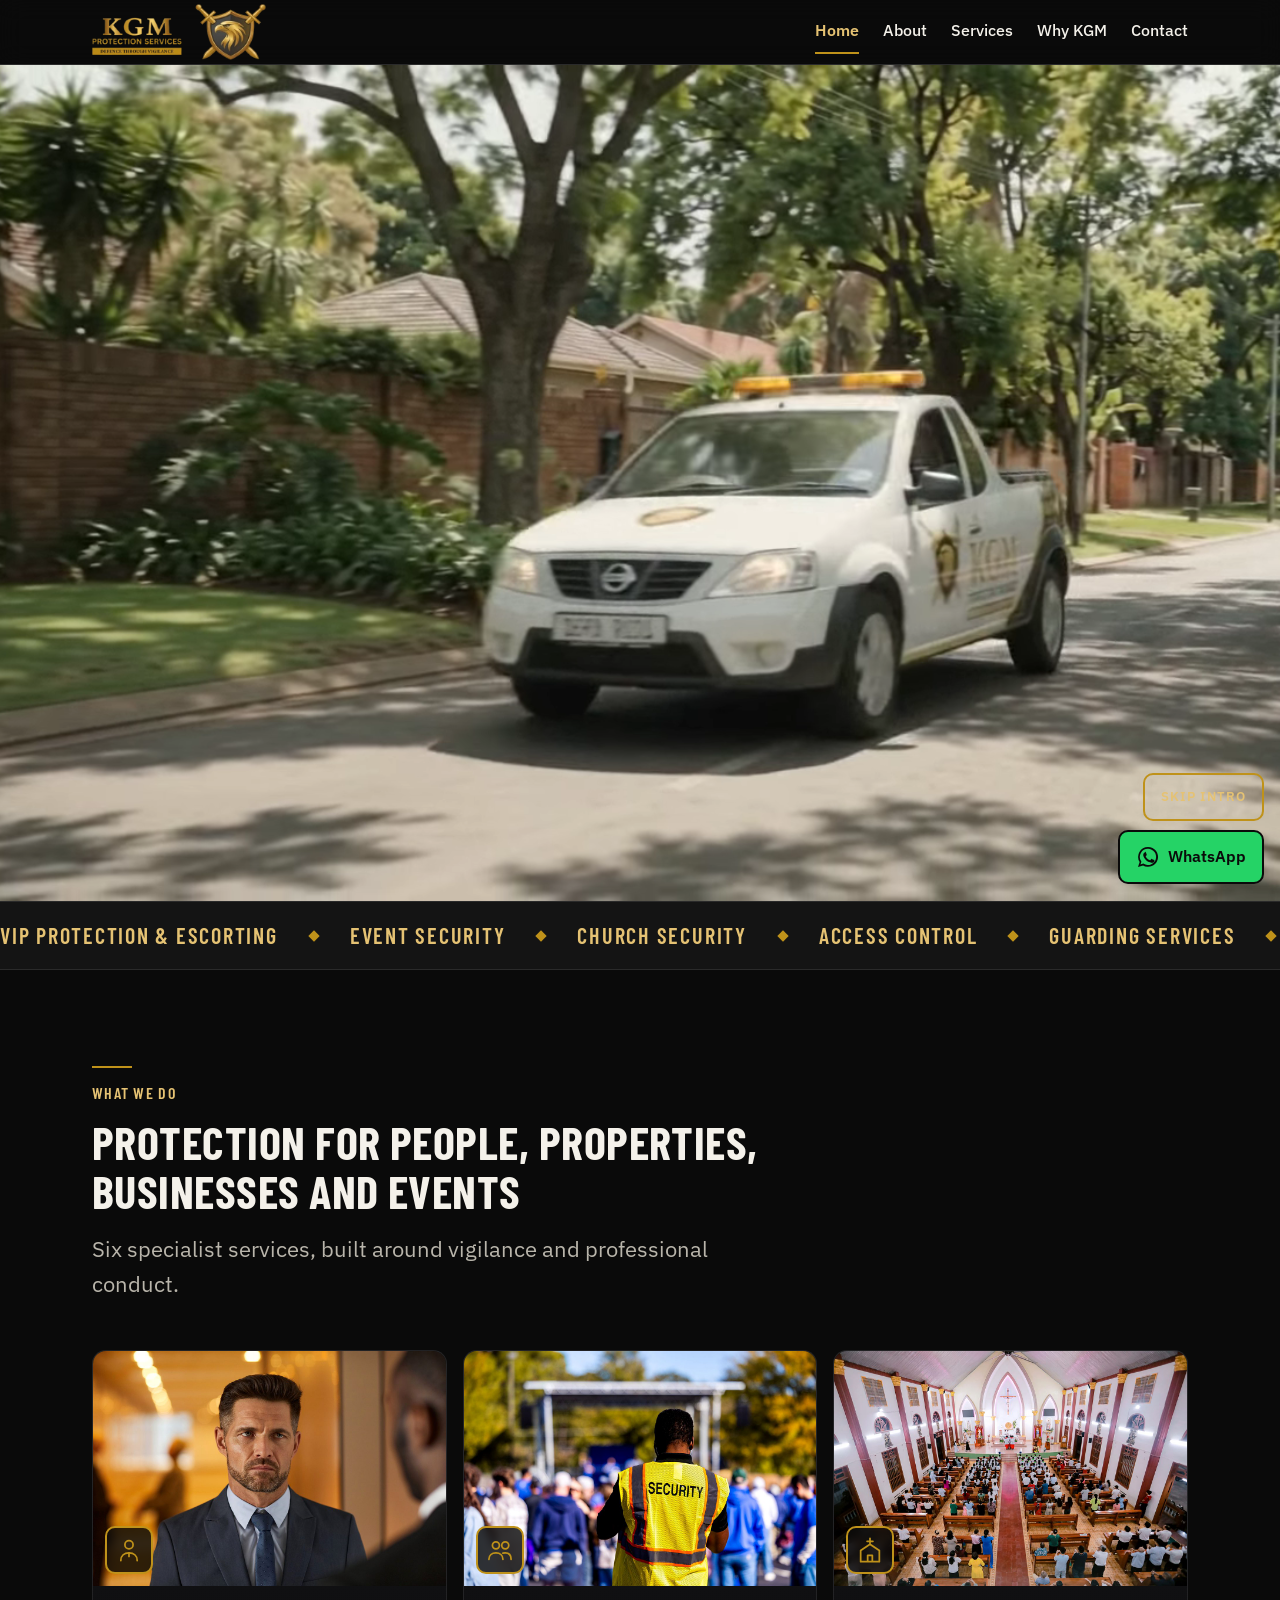
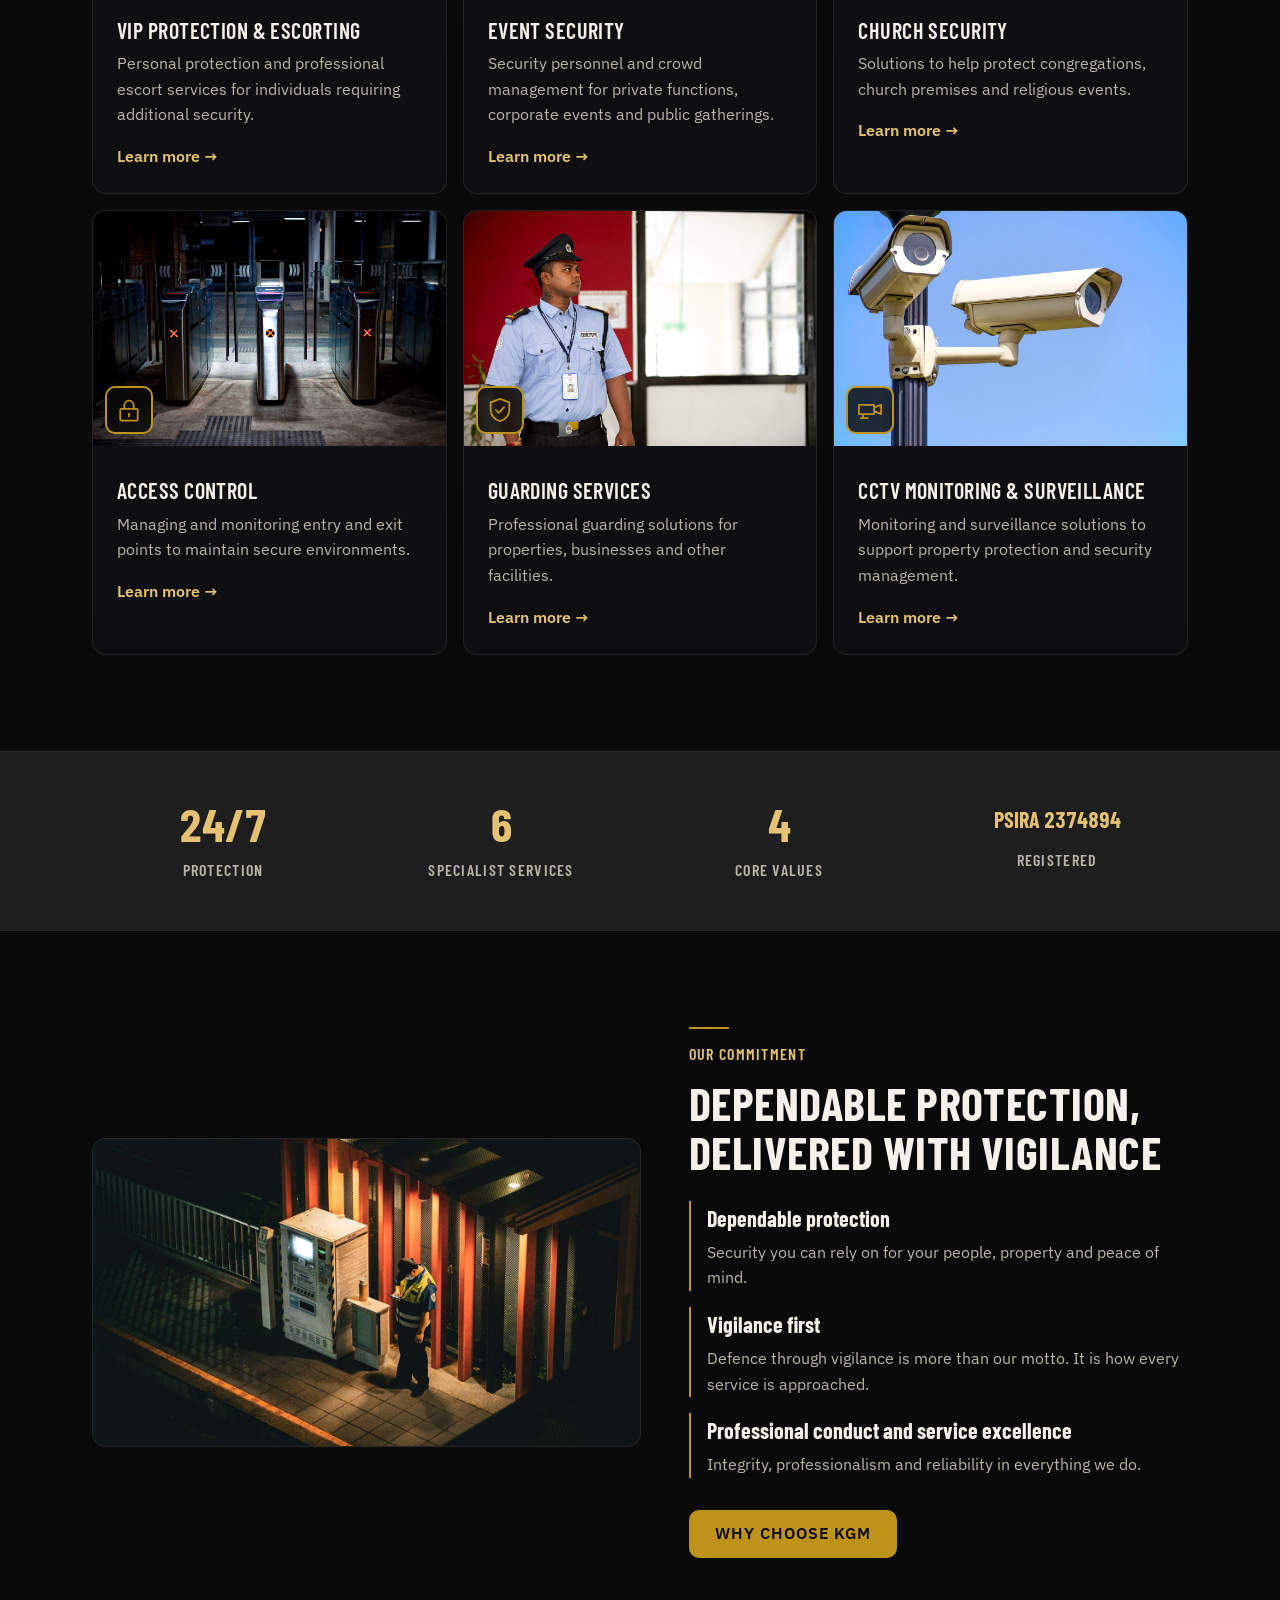
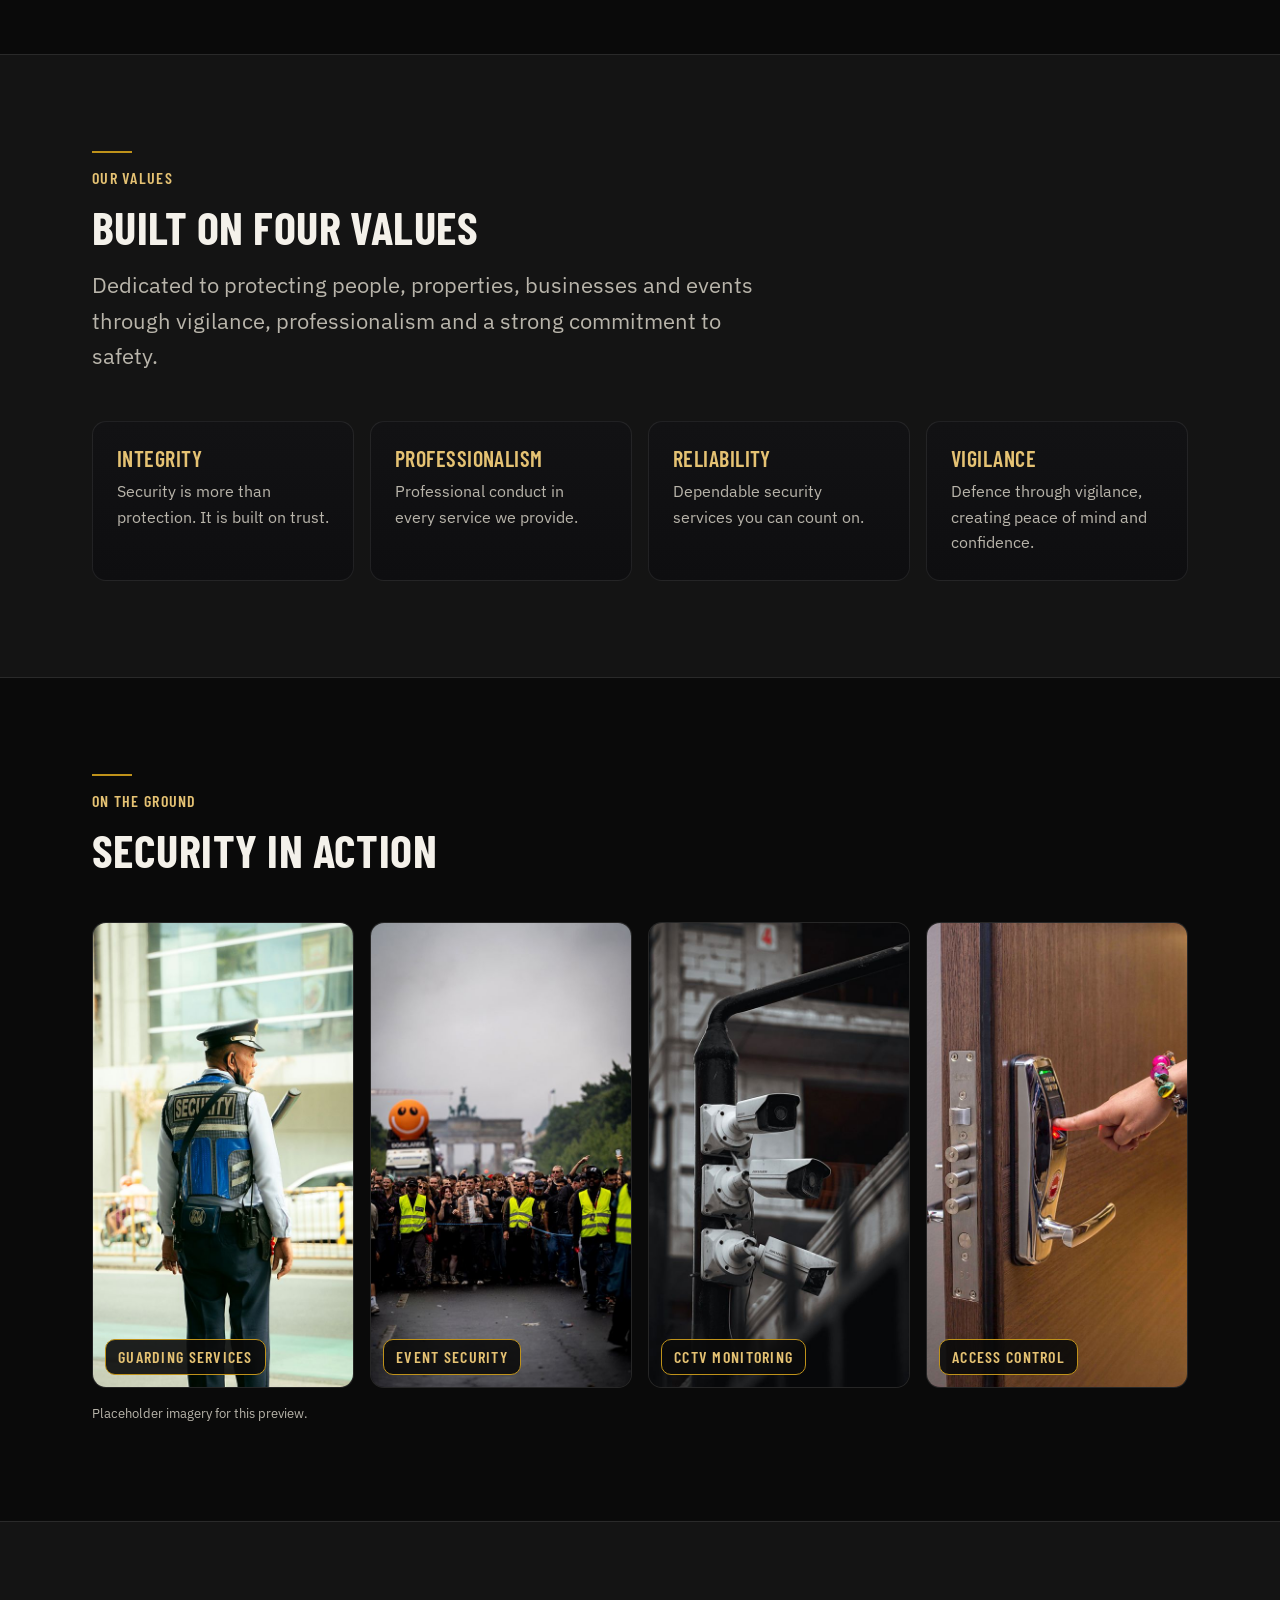
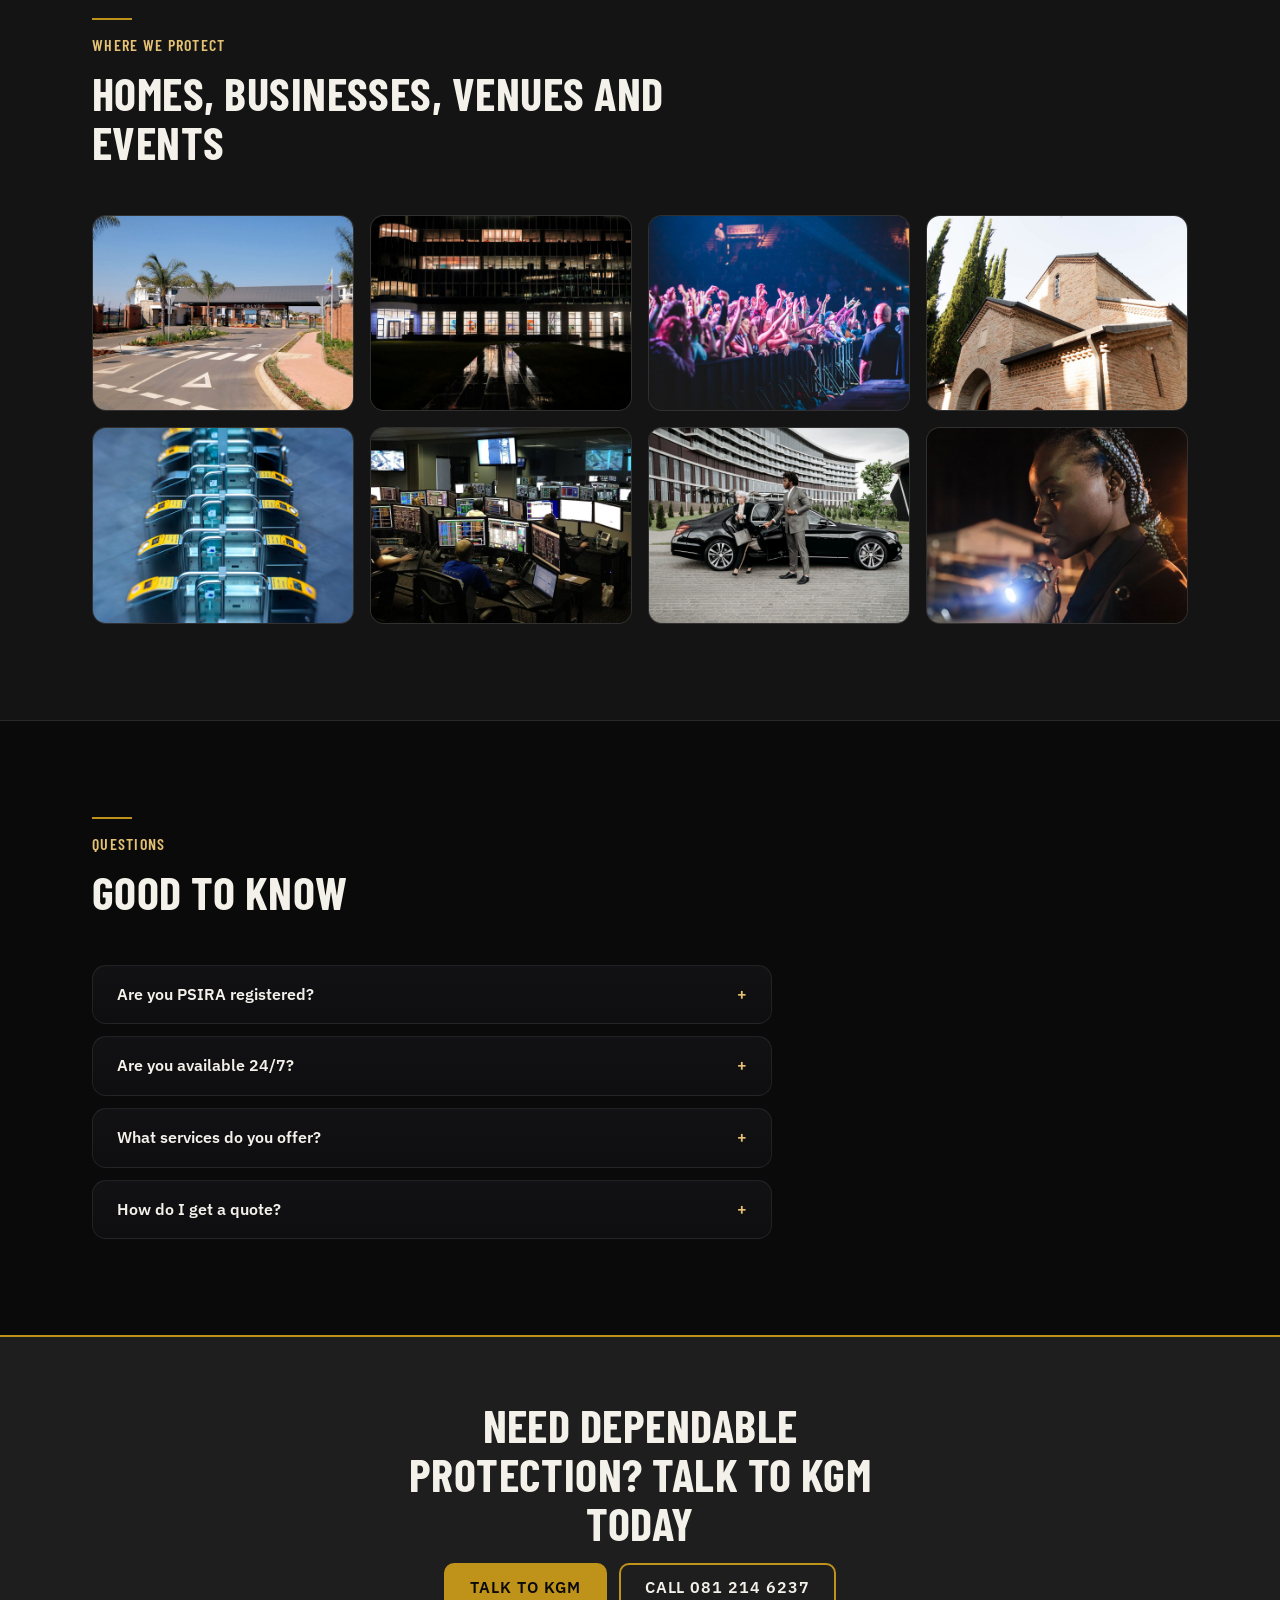
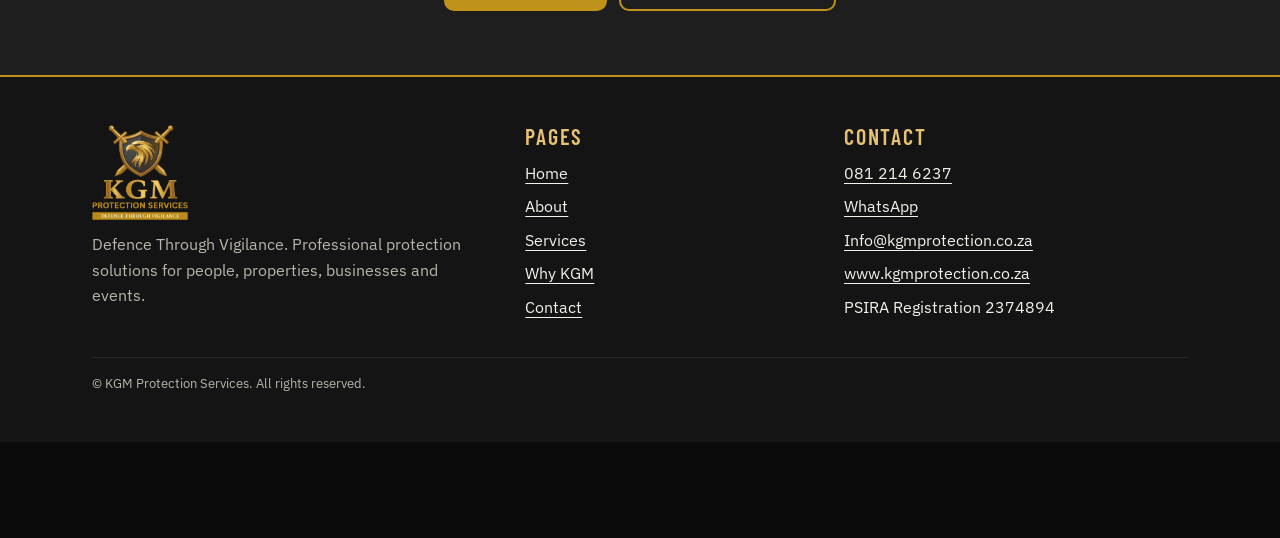
==== commit 8ef63b9e: "Nav uses the client's original logo; photo headers and imagery on inner pages - Header brand is the " ====
--- a/index.html
+++ b/index.html
@@ -22,13 +22,13 @@
 <link rel="preload" as="image" href="assets/video/kgm-hero-v6-poster-portrait.jpg" media="(orientation:portrait),(max-width:700px)" fetchpriority="high">
 <link rel="preload" as="image" href="assets/video/kgm-hero-v6-poster.jpg" media="(orientation:landscape) and (min-width:701px)" fetchpriority="high">
 <script>document.documentElement.classList.add('js');if(!matchMedia('(prefers-reduced-motion: reduce)').matches){document.documentElement.classList.add('scrub')}</script>
-<link rel="stylesheet" href="styles.css?v=9">
+<link rel="stylesheet" href="styles.css?v=10">
 <script>window.va=window.va||function(){(window.vaq=window.vaq||[]).push(arguments)};</script><script defer src="/_vercel/insights/script.js"></script>
 </head>
 <body>
 <a class="skip" href="#main">Skip to content</a>
 <header class="site-header"><div class="container">
-<a class="brand" href="index.html"><img src="assets/img/logo-emblem.webp" width="720" height="572" alt=""><span>KGM <small>Protection Services</small></span></a>
+<a class="brand" href="index.html"><img src="assets/img/logo-nav.webp" width="468" height="151" alt="KGM Protection Services"></a>
 <button class="nav-toggle" type="button" aria-expanded="false" aria-controls="site-nav" aria-label="Menu"><span></span><span></span><span></span></button>
 <nav class="site-nav" id="site-nav" aria-label="Main">
 <ul><li><a href="index.html" aria-current="page">Home</a></li><li><a href="about.html">About</a></li><li><a href="services.html">Services</a></li><li><a href="why-kgm.html">Why KGM</a></li><li><a href="contact.html">Contact</a></li></ul>
@@ -135,6 +135,6 @@
 </div></footer>
 <a class="btn call-float" href="tel:+27812146237">Call</a>
 <a class="wa-float" href="https://wa.me/27812146237" aria-label="WhatsApp KGM Protection Services"><svg viewBox="0 0 24 24" aria-hidden="true" focusable="false"><path d="M12.050 2a9.900 9.900 0 0 0-8.400 15.100L2 22l5.050-1.600A9.900 9.900 0 1 0 12.050 2zm0 1.800a8.100 8.100 0 1 1-4.300 15l-.35-.2-2.950.95.95-2.850-.25-.4A8.100 8.100 0 0 1 12.050 3.800zM8.900 7.400c-.2 0-.5.100-.7.400-.25.300-.95.950-.95 2.300s.95 2.650 1.100 2.850c.15.200 1.900 3.050 4.700 4.150 2.300.9 2.800.7 3.300.65.500-.05 1.600-.65 1.850-1.300.2-.65.200-1.200.15-1.300-.05-.1-.25-.2-.55-.35s-1.600-.8-1.850-.9-.45-.15-.65.150-.7.900-.85 1.100-.3.200-.6.050c-.3-.15-1.250-.45-2.400-1.450-.9-.8-1.450-1.750-1.650-2.050-.15-.3 0-.45.150-.6.150-.15.300-.35.450-.5.150-.2.200-.3.300-.5.100-.2.050-.4 0-.55s-.65-1.600-.9-2.200c-.2-.5-.45-.5-.65-.5z"/></svg><span>WhatsApp</span></a>
-<script src="app.js?v=9" defer></script>
+<script src="app.js?v=10" defer></script>
 </body>
 </html>
--- a/styles.css
+++ b/styles.css
@@ -61,10 +61,10 @@
 /* header */
 .site-header{position:sticky;top:0;z-index:var(--z-header);background:var(--c-0-a);backdrop-filter:blur(12px);-webkit-backdrop-filter:blur(12px);border-bottom:var(--bw) solid var(--c-3)}
 .site-header .container{display:flex;align-items:center;justify-content:space-between;height:var(--header-h)}
-.brand{display:flex;align-items:center;gap:var(--sp-3);text-decoration:none;color:var(--paper);font-family:var(--ff-display);font-weight:700;font-size:var(--fs-1);letter-spacing:.06em;text-transform:uppercase}
-.brand img{height:calc(var(--sp-12) - var(--sp-1));width:auto}
-.brand small{display:none;font-family:var(--ff-body);font-size:var(--fs-n1);font-weight:500;letter-spacing:.08em;text-transform:uppercase;color:var(--gold-light);margin-left:var(--sp-1)}
-@media (min-width:480px){.brand small{display:inline}}
+.brand{display:flex;align-items:center;text-decoration:none;color:var(--paper)}
+.brand img{height:56px;width:auto;display:block}
+@media (max-width:960px){.brand img{height:50px}}
+@media (max-width:480px){.brand img{height:44px}}
 .nav-toggle{display:inline-flex;flex-direction:column;justify-content:center;gap:var(--sp-1);width:var(--sp-12);height:var(--sp-12);padding:var(--sp-3);background:transparent;border:var(--bw) solid var(--c-4);border-radius:var(--radius);cursor:pointer}
 .nav-toggle span{display:block;height:var(--bw-2);background:var(--paper);transition:transform var(--t-fast),opacity var(--t-fast)}
 .nav-toggle[aria-expanded="true"] span:nth-child(1){transform:translate3d(0,calc(var(--sp-1) + var(--bw-2)),0) rotate(45deg)}
@@ -230,7 +230,11 @@
 .cta-band .tel{display:inline-block;margin-top:var(--sp-4)}
 
 /* inner pages */
-.page-hero{padding-block:var(--sp-16) var(--sp-12);background:radial-gradient(ellipse at 50% 0,var(--gold-glow),transparent 65%),var(--c-0);border-bottom:var(--bw) solid var(--c-3)}
+.page-hero{position:relative;isolation:isolate;overflow:hidden;display:flex;align-items:flex-end;min-height:44vh;padding-block:var(--sp-16) var(--sp-12);background:radial-gradient(ellipse at 50% 0,var(--gold-glow),transparent 65%),var(--c-0);border-bottom:var(--bw) solid var(--c-3)}
+@media (min-width:768px){.page-hero{min-height:52vh}}
+.page-hero>.container{position:relative;z-index:1;width:100%}
+.page-hero-bg{position:absolute;inset:0;z-index:-2;width:100%;height:100%;object-fit:cover;transform:none}
+.page-hero::before{content:"";position:absolute;inset:0;z-index:-1;background:linear-gradient(to right,rgba(10,10,10,.92),rgba(10,10,10,.55)),linear-gradient(to bottom,rgba(10,10,10,0) 55%,var(--c-0) 100%)}
 .page-hero h1{max-width:20ch}
 .prose{max-width:68ch}
 .prose p{color:var(--paper-dim);font-size:var(--fs-1)}
@@ -238,9 +242,18 @@
 .badge{display:inline-flex;align-items:center;gap:var(--sp-4);border:var(--bw) solid var(--gold-40);border-radius:var(--radius-card);padding:var(--sp-4) var(--sp-6);background:var(--c-1)}
 .badge .icon{margin:0;width:var(--sp-12);height:var(--sp-12)}
 .badge strong{display:block;font-family:var(--ff-display);font-size:var(--fs-1);color:var(--gold-light)}
-.svc{display:grid;gap:var(--sp-6);padding-block:var(--sp-12);border-bottom:var(--bw) solid var(--c-3);scroll-margin-top:calc(var(--header-h) + var(--sp-4))}
+.svc{display:grid;gap:var(--sp-6);align-items:center;padding-block:var(--sp-12);border-bottom:var(--bw) solid var(--c-3);scroll-margin-top:calc(var(--header-h) + var(--sp-4))}
 .svc:last-child{border-bottom:0}
-@media (min-width:768px){.svc{grid-template-columns:var(--sp-24) 1fr;gap:var(--sp-8)}}
+.svc-body{display:grid;gap:var(--sp-6);align-content:center}
+@media (min-width:768px){.svc-body{grid-template-columns:var(--sp-16) 1fr;gap:var(--sp-6)}}
+@media (min-width:961px){.svc{grid-template-columns:1fr 1fr;gap:var(--sp-12)}.svc:nth-of-type(even)>.media-frame{order:2}}
+/* framed media: rounded hairline frame, hover/focus-only zoom */
+.media-frame{overflow:hidden;border:var(--bw) solid var(--hair);border-radius:var(--radius-card);background:var(--c-1);aspect-ratio:3/2}
+.media-frame--4x3{aspect-ratio:4/3}
+.media-frame>img{display:block;width:100%;height:100%;object-fit:cover;transform:none;transition:transform 600ms ease}
+.media-frame:hover>img,.media-frame:focus-within>img{transform:scale(1.06)}
+.panel.media-frame{background:var(--surface);background-image:radial-gradient(ellipse at 50% 80%,var(--gold-glow),transparent 65%);aspect-ratio:auto;padding:var(--sp-8) var(--sp-4)}
+.panel.media-frame>img{height:auto;object-fit:contain}
 .svc .icon{width:var(--sp-16);height:var(--sp-16);margin:0}
 .svc p{color:var(--paper-dim);font-size:var(--fs-1);max-width:60ch}
 .steps{list-style:none;margin:0;padding:0;display:grid;gap:var(--sp-4);counter-reset:step}
@@ -301,7 +314,7 @@
 @media (prefers-reduced-motion:reduce){
   html{scroll-behavior:auto}
   *,*::before,*::after{animation:none!important;transition:none!important}
-  .card-media>img,.media-16x9 img,.reel img,.g-tile img{transform:none!important}
+  .card-media>img,.media-16x9 img,.media-frame>img,.reel img,.g-tile img{transform:none!important}
   a.card:hover,a.card:focus-visible,.values li:hover,.faq details:hover,.steps li:hover{transform:none!important}
   .ribbon{overflow-x:auto}
   .ribbon-track{width:auto;flex-wrap:wrap;justify-content:center}
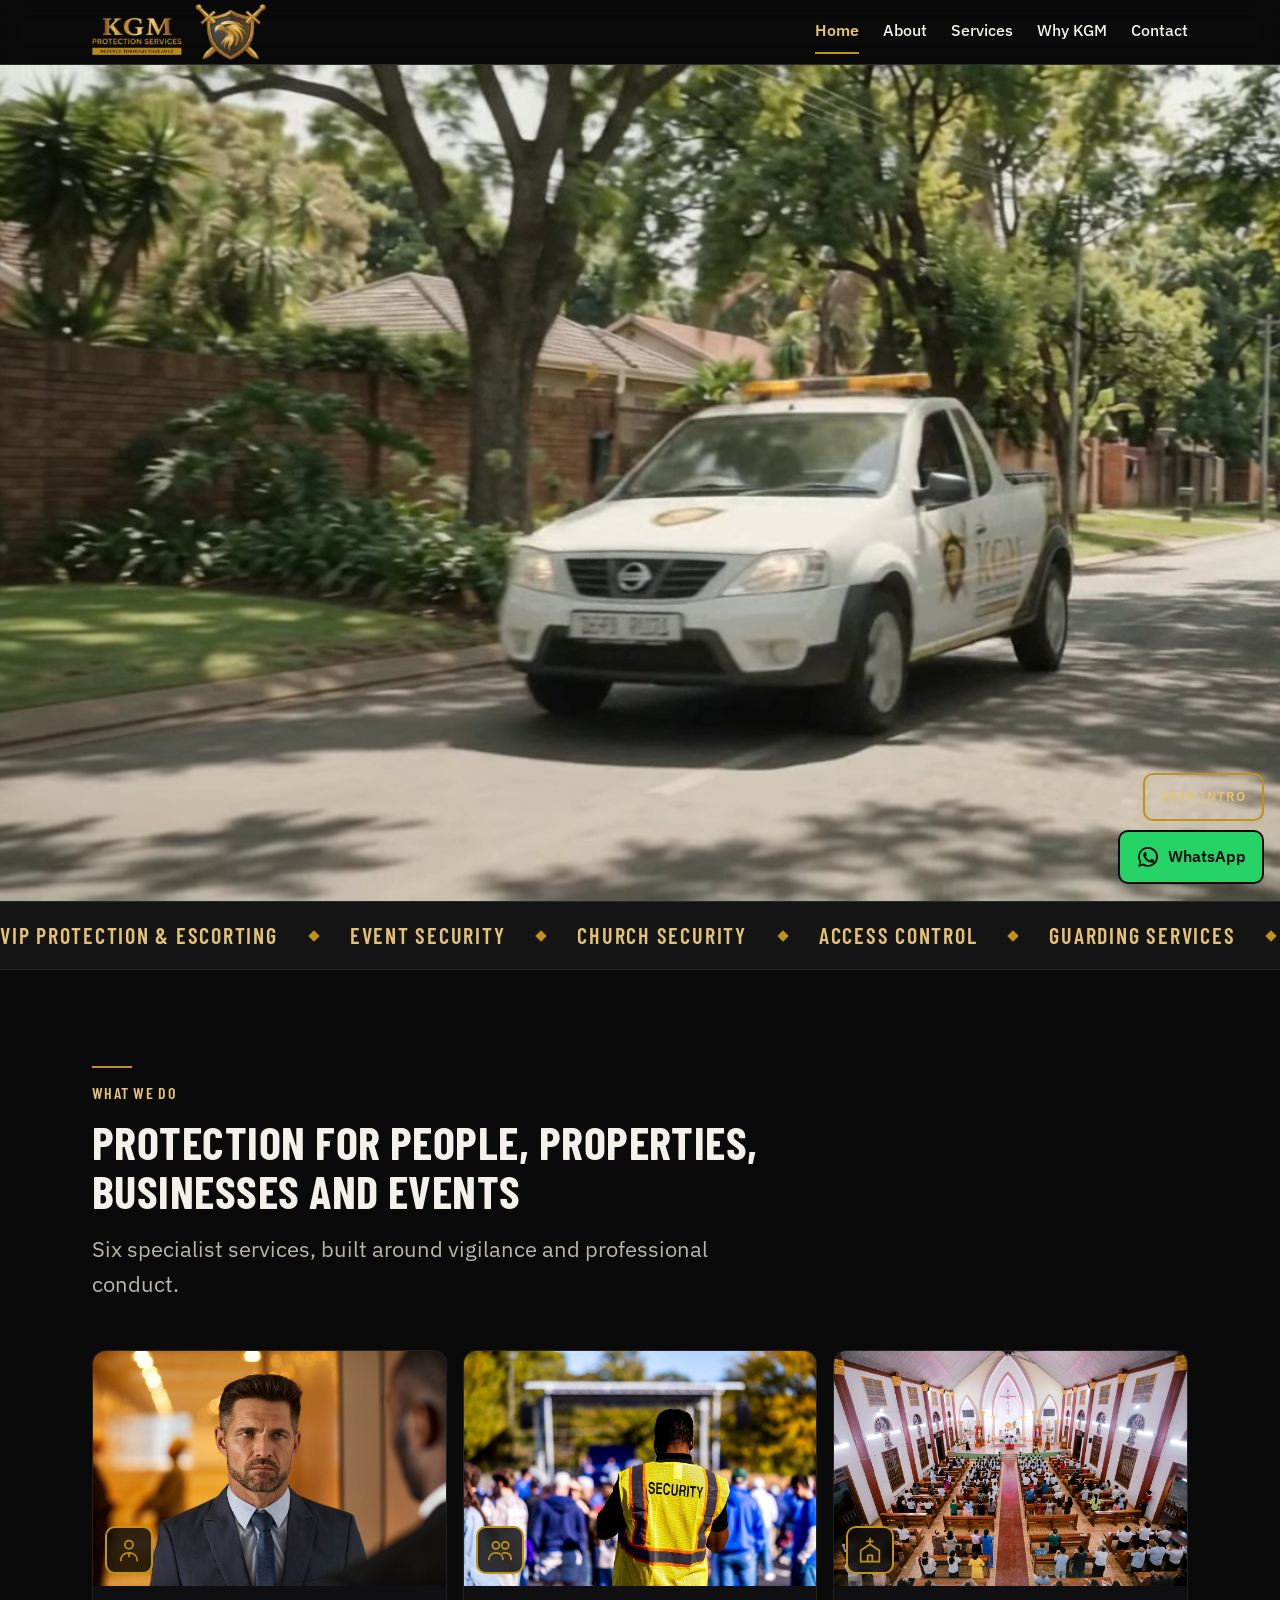
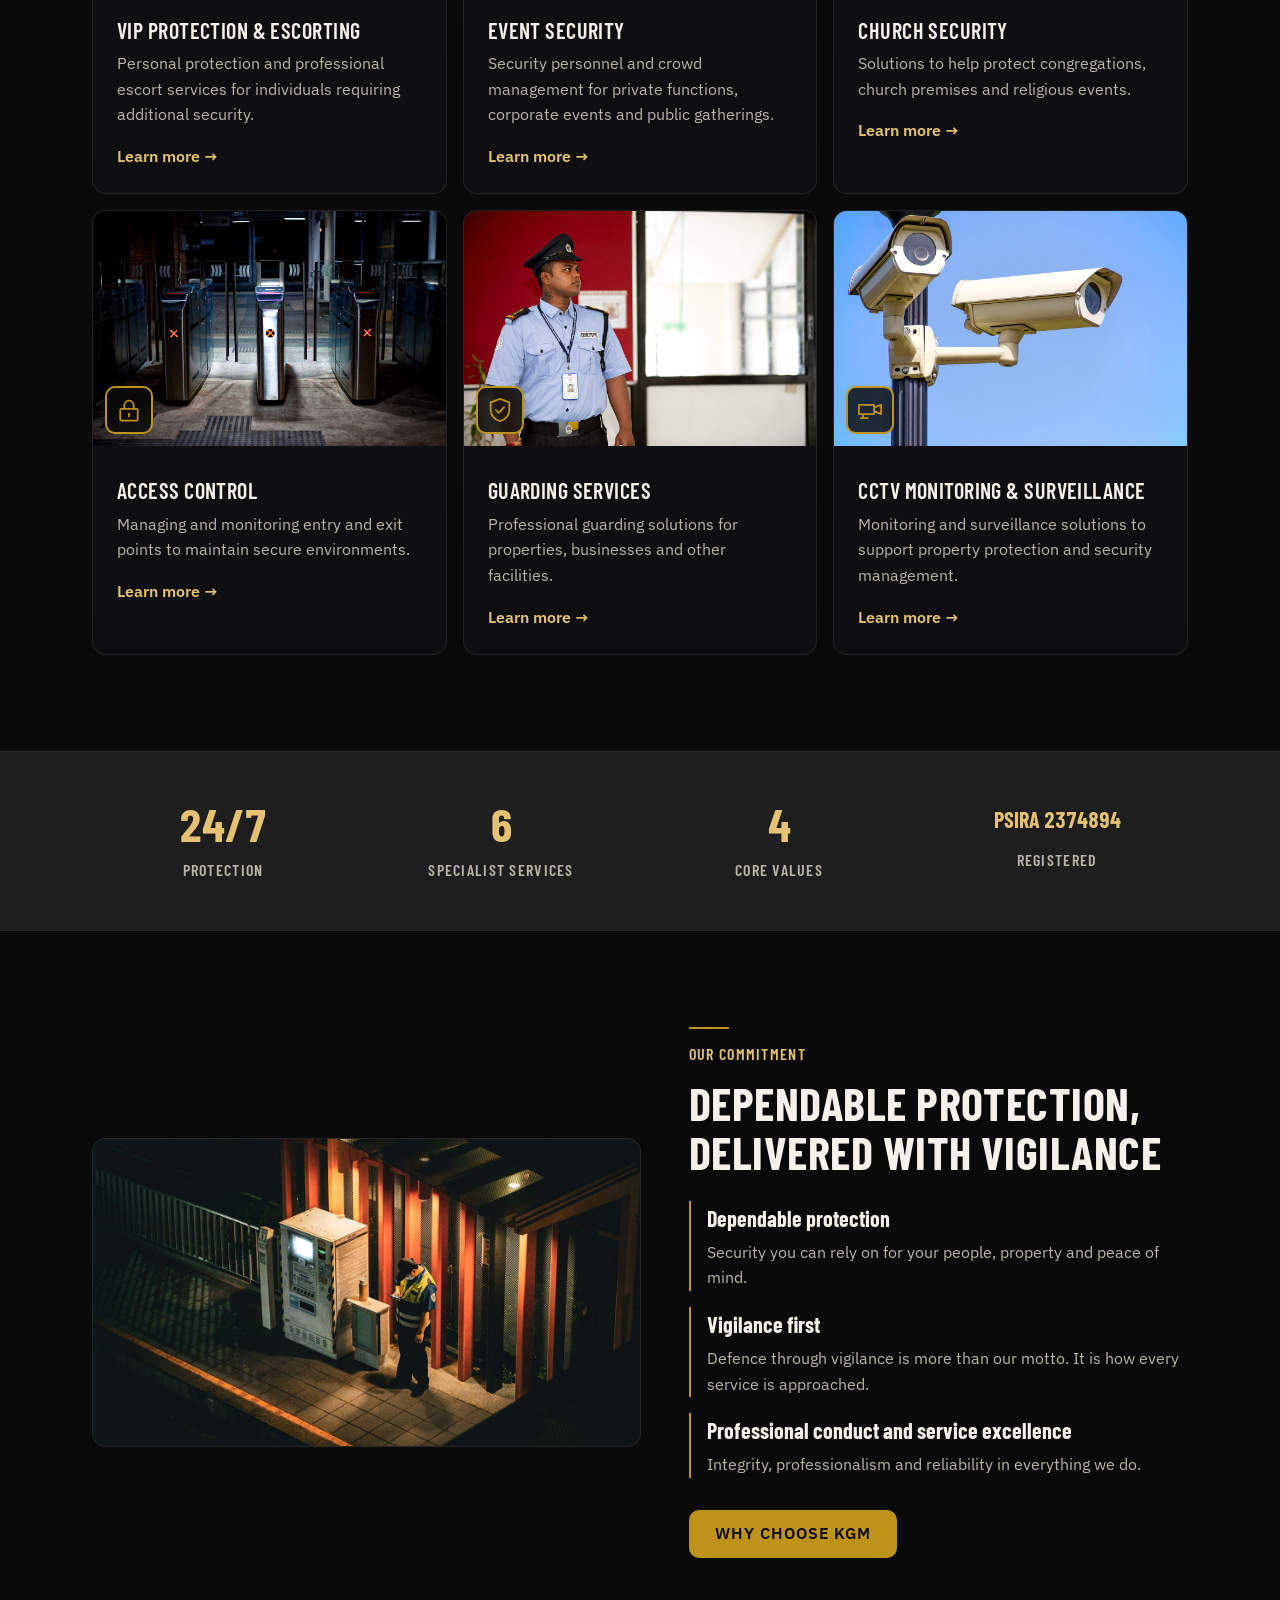
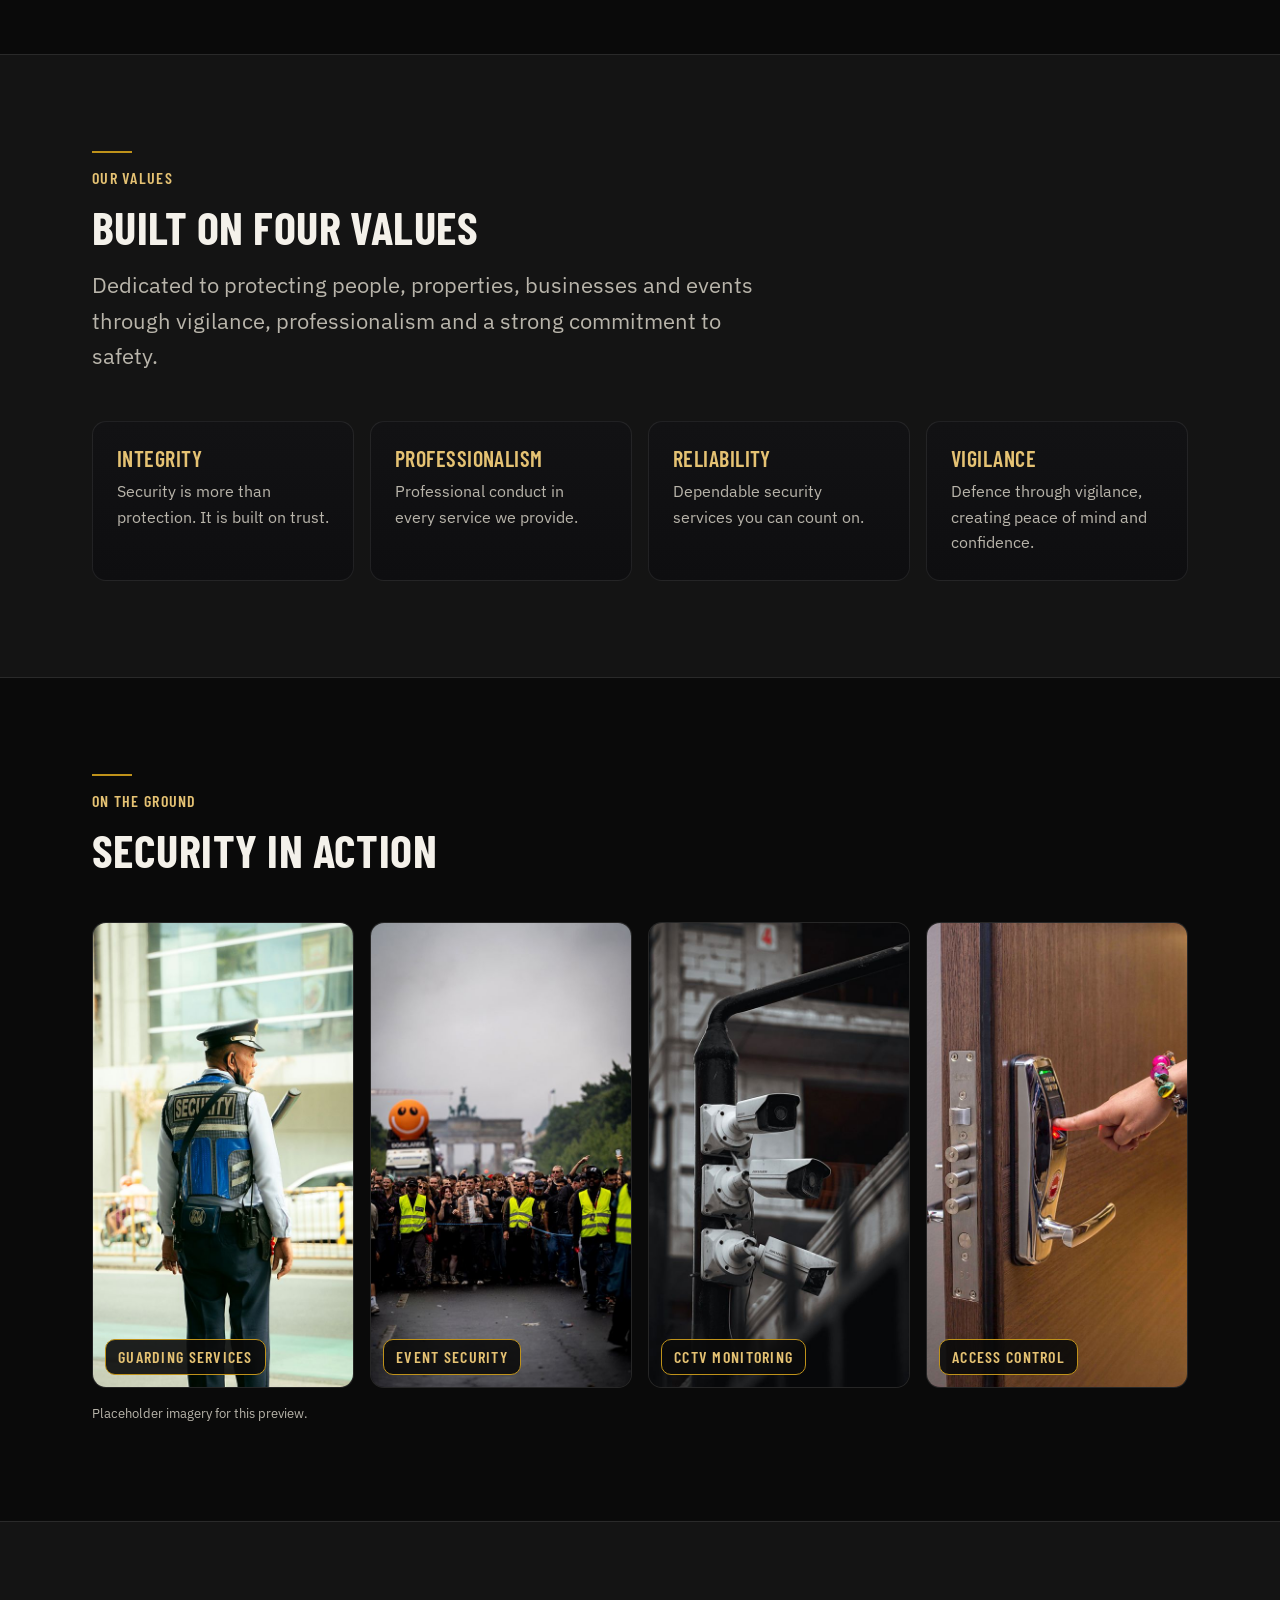
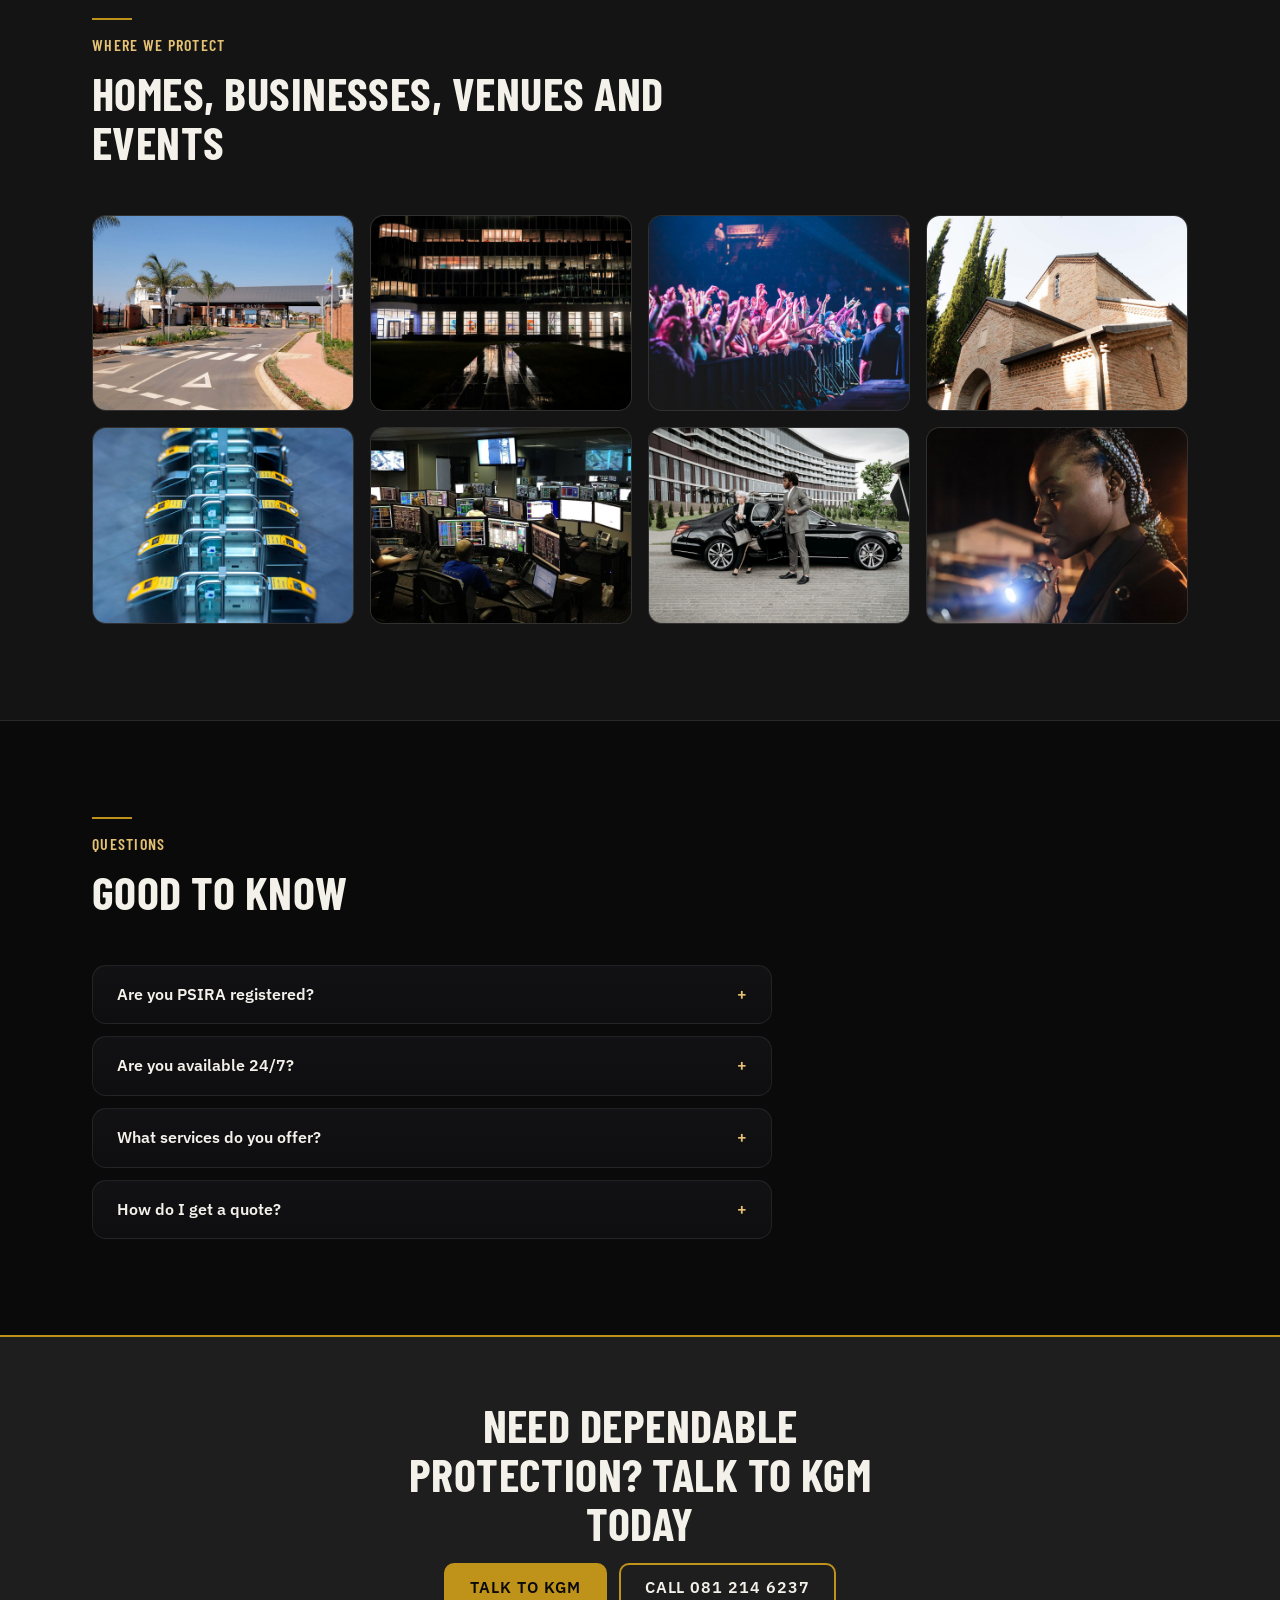
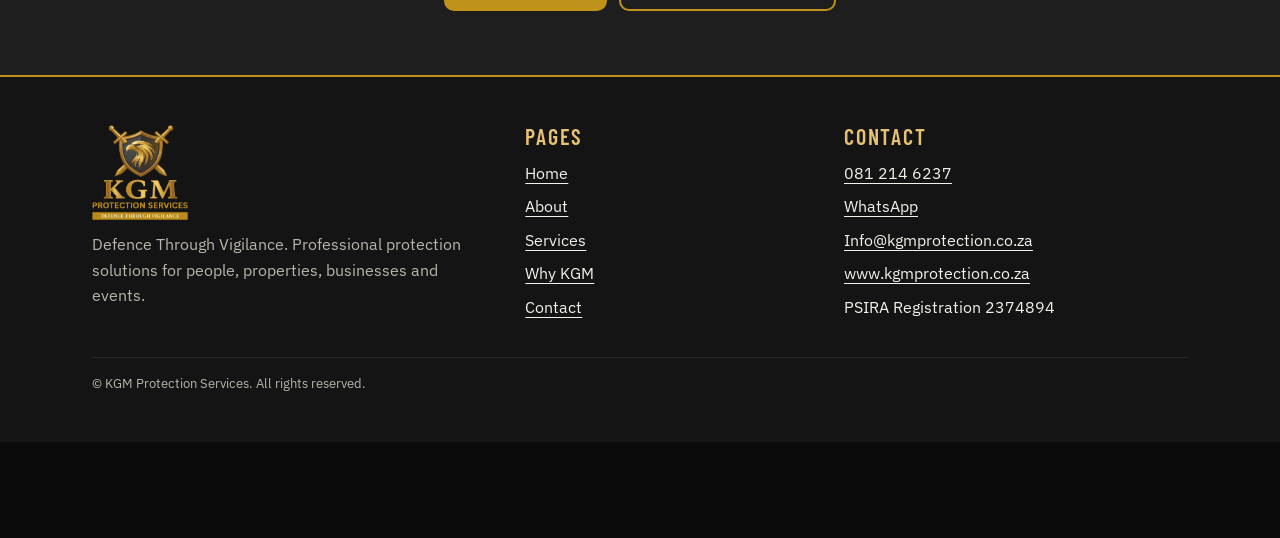
==== commit 25fb8520: "Hero: native phone clip (v7) + panned 3:4 tablet crop of the desktop clip - Phones (portrait <600px," ====
--- a/index.html
+++ b/index.html
@@ -19,10 +19,11 @@
 <link rel="preconnect" href="https://fonts.googleapis.com">
 <link rel="preconnect" href="https://fonts.gstatic.com" crossorigin>
 <link rel="stylesheet" href="https://fonts.googleapis.com/css2?family=Barlow+Condensed:wght@500;600;700&amp;family=IBM+Plex+Sans:wght@400;500;600&amp;display=swap">
-<link rel="preload" as="image" href="assets/video/kgm-hero-v6-poster-portrait.jpg" media="(orientation:portrait),(max-width:700px)" fetchpriority="high">
+<link rel="preload" as="image" href="assets/video/kgm-hero-v7-poster-portrait.jpg" media="(orientation:portrait) and (max-width:599px),(orientation:landscape) and (max-width:700px)" fetchpriority="high">
+<link rel="preload" as="image" href="assets/video/kgm-hero-v6-poster-tablet.jpg" media="(orientation:portrait) and (min-width:600px)" fetchpriority="high">
 <link rel="preload" as="image" href="assets/video/kgm-hero-v6-poster.jpg" media="(orientation:landscape) and (min-width:701px)" fetchpriority="high">
 <script>document.documentElement.classList.add('js');if(!matchMedia('(prefers-reduced-motion: reduce)').matches){document.documentElement.classList.add('scrub')}</script>
-<link rel="stylesheet" href="styles.css?v=10">
+<link rel="stylesheet" href="styles.css?v=11">
 <script>window.va=window.va||function(){(window.vaq=window.vaq||[]).push(arguments)};</script><script defer src="/_vercel/insights/script.js"></script>
 </head>
 <body>
@@ -42,7 +43,7 @@
 <video class="vhero-video" muted playsinline autoplay preload="auto" poster="assets/video/kgm-hero-v6-poster.jpg" width="1280" height="720" aria-hidden="true" tabindex="-1" disablepictureinpicture>
 <source src="assets/video/kgm-hero-v6.mp4" type="video/mp4"><source src="assets/video/kgm-hero-v6.webm" type="video/webm">
 </video>
-<script>(function(){var v=document.currentScript.previousElementSibling,w=innerWidth,c=navigator.connection||{},p=innerHeight>=w||w<=700,m=p?'p':(c.saveData||/^(slow-2g|2g|3g)$/.test(c.effectiveType||'')||w<=1000?'s':'l'),n=p?'-portrait':'',s=v.querySelectorAll('source'),B='assets/video/kgm-hero-v6';v.dataset.mode=m;s[0].src=B+(m=='s'?'-sm':n)+'.mp4';s[1].src=B+(m=='s'?'':n)+'.webm';v.poster=B+(p?'-poster-portrait':'-poster')+'.jpg';v.parentNode.querySelector('.vhero-last').src=B+(p?'-last-portrait':'-last')+'.jpg';if(matchMedia('(prefers-reduced-motion: reduce)').matches||c.saveData){v.removeAttribute('autoplay');v.preload='none';v.dataset.d=1;for(var i=0;i<2;i++){s[i].dataset.src=s[i].src;s[i].removeAttribute('src')}}if(v.networkState>1){v.load()}})()</script>
+<script>(function(){var v=document.currentScript.previousElementSibling,w=innerWidth,h=innerHeight,c=navigator.connection||{},P=h>=w,m=P?(w>=600?'t':'p'):(w<=700?'p':(c.saveData||/^(slow-2g|2g|3g)$/.test(c.effectiveType||'')||w<=1000?'s':'l')),B={p:'assets/video/kgm-hero-v7',t:'assets/video/kgm-hero-v6',s:'assets/video/kgm-hero-v6',l:'assets/video/kgm-hero-v6'}[m],n={p:'-portrait',t:'-tablet',s:'',l:''}[m],s=v.querySelectorAll('source');v.dataset.mode=m;s[0].src=B+(m=='s'?'-sm':n)+'.mp4';s[1].src=B+n+'.webm';v.poster=B+'-poster'+n+'.jpg';v.parentNode.querySelector('.vhero-last').src=B+'-last'+n+'.jpg';if(matchMedia('(prefers-reduced-motion: reduce)').matches||c.saveData){v.removeAttribute('autoplay');v.preload='none';v.dataset.d=1;for(var i=0;i<2;i++){s[i].dataset.src=s[i].src;s[i].removeAttribute('src')}}if(v.networkState>1){v.load()}})()</script>
 <div class="vhero-load" aria-hidden="true"></div>
 <button class="vhero-play" type="button" aria-label="Play intro"><svg viewBox="0 0 24 24" aria-hidden="true" focusable="false"><path d="M8 5.500v13l11-6.500z"/></svg></button>
 <button class="vhero-skip" type="button">Skip intro</button>
@@ -135,6 +136,6 @@
 </div></footer>
 <a class="btn call-float" href="tel:+27812146237">Call</a>
 <a class="wa-float" href="https://wa.me/27812146237" aria-label="WhatsApp KGM Protection Services"><svg viewBox="0 0 24 24" aria-hidden="true" focusable="false"><path d="M12.050 2a9.900 9.900 0 0 0-8.400 15.100L2 22l5.050-1.600A9.900 9.900 0 1 0 12.050 2zm0 1.800a8.100 8.100 0 1 1-4.300 15l-.35-.2-2.950.95.95-2.850-.25-.4A8.100 8.100 0 0 1 12.050 3.800zM8.900 7.400c-.2 0-.5.100-.7.400-.25.300-.95.950-.95 2.300s.95 2.650 1.100 2.850c.15.200 1.900 3.050 4.700 4.150 2.300.9 2.800.7 3.300.65.500-.05 1.600-.65 1.850-1.300.2-.65.200-1.200.15-1.300-.05-.1-.25-.2-.55-.35s-1.600-.8-1.850-.9-.45-.15-.65.150-.7.900-.85 1.100-.3.200-.6.050c-.3-.15-1.250-.45-2.400-1.450-.9-.8-1.450-1.750-1.650-2.050-.15-.3 0-.45.150-.6.150-.15.300-.35.450-.5.150-.2.200-.3.300-.5.100-.2.050-.4 0-.55s-.65-1.600-.9-2.200c-.2-.5-.45-.5-.65-.5z"/></svg><span>WhatsApp</span></a>
-<script src="app.js?v=10" defer></script>
+<script src="app.js?v=11" defer></script>
 </body>
 </html>
--- a/styles.css
+++ b/styles.css
@@ -120,6 +120,8 @@
 .vhero.is-handoff .vhero-video{opacity:0}
 .vhero.is-gone .vhero-video{display:none}
 .vhero.is-rest .vhero-stage{transform:translate3d(0,var(--dy,0),0) scale(var(--k,1))}
+.js .vhero-last{transition:opacity 600ms ease}
+.vhero:has(.vhero-video[data-mode="p"]).is-rest .vhero-last{opacity:0}
 .vhero.is-rest .vhero-skip{visibility:hidden;opacity:0}
 .vhero.is-text .vhero-cta-in{opacity:1;transform:none;pointer-events:auto}
 .vhero.is-text .vhero-shade{opacity:1}
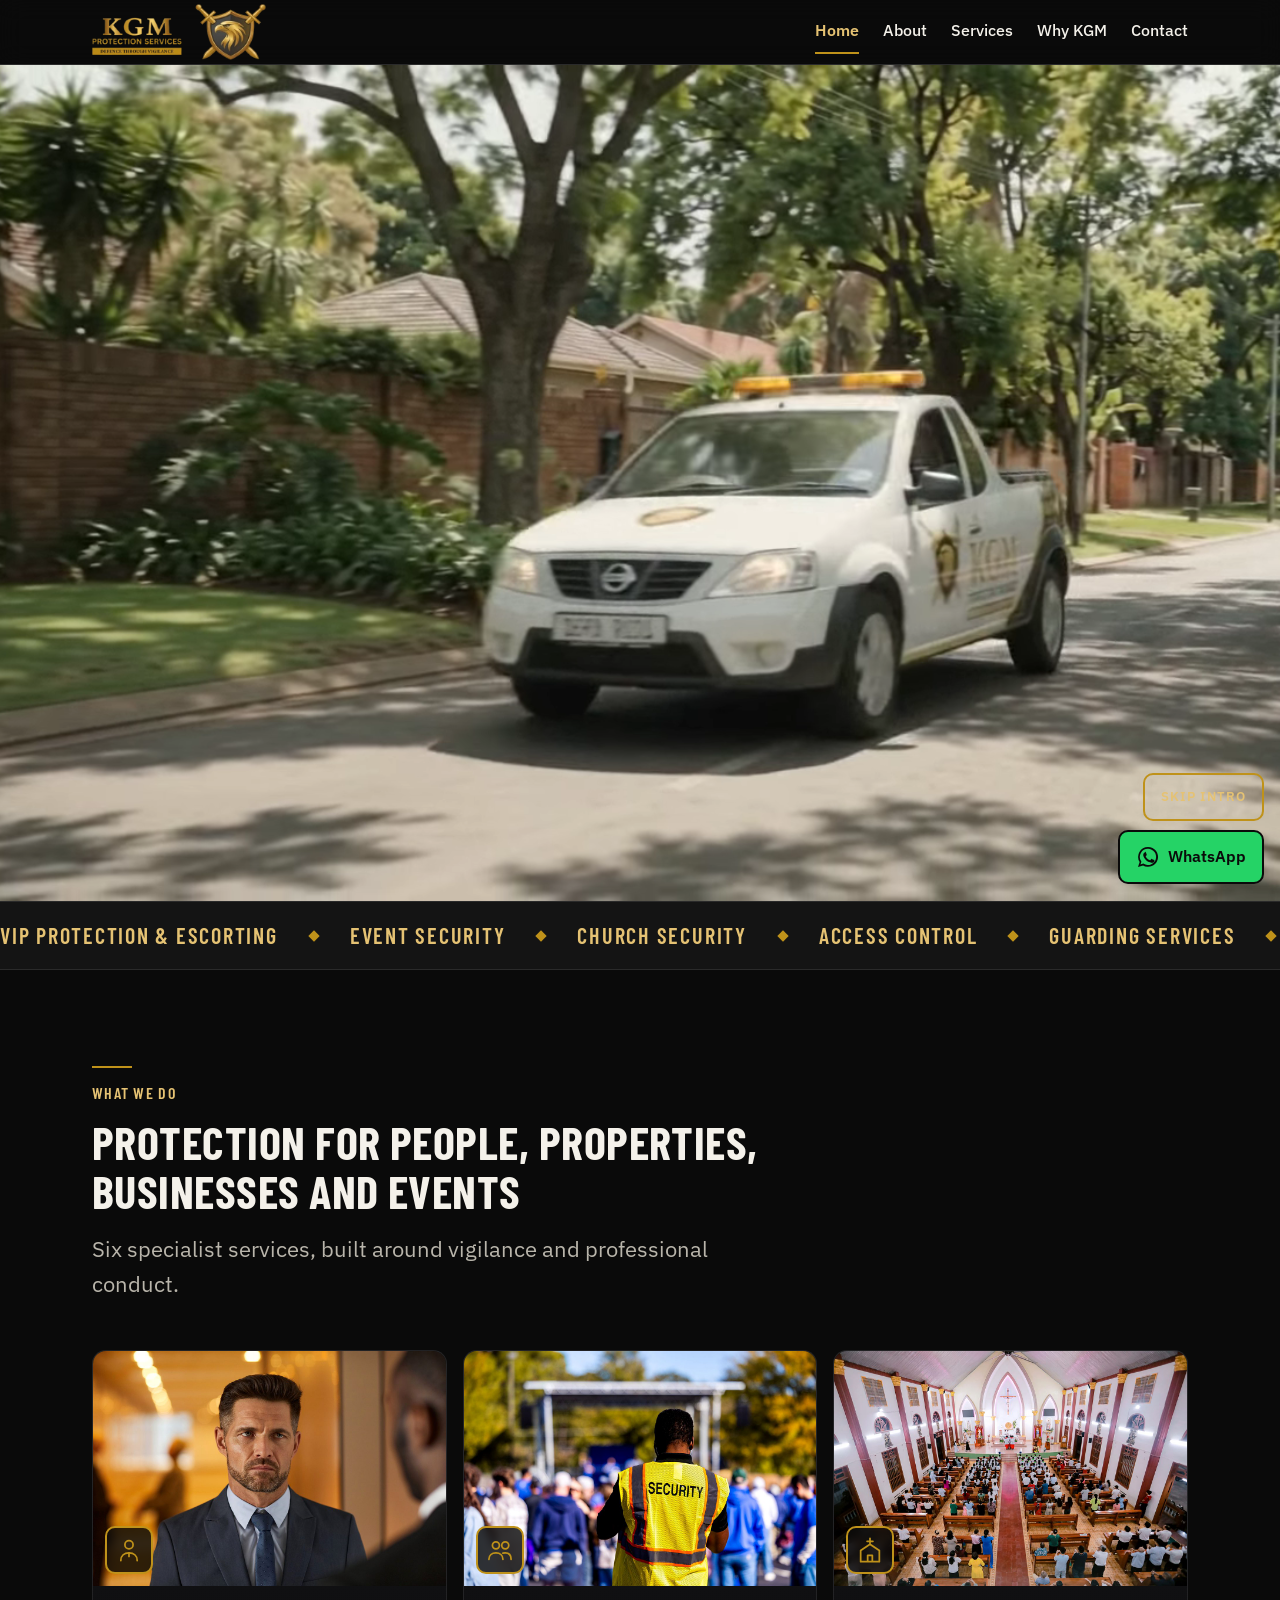
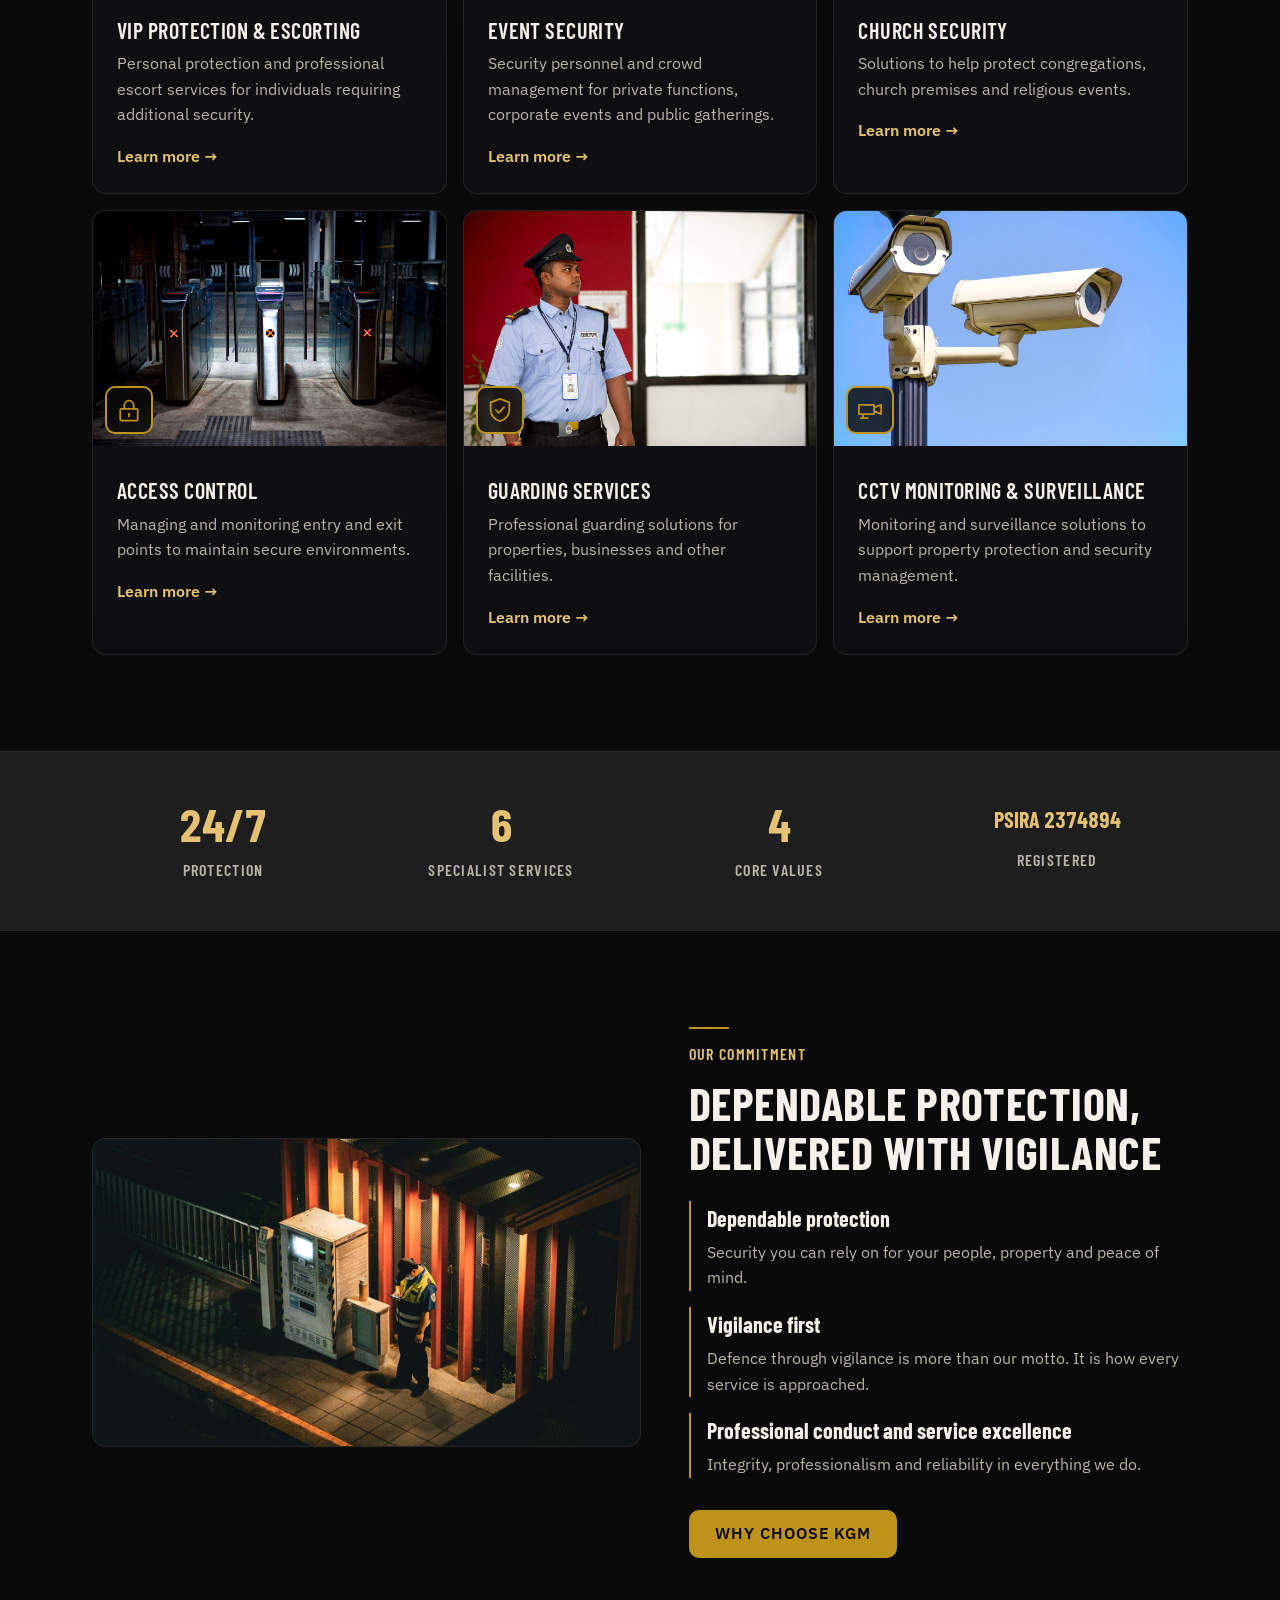
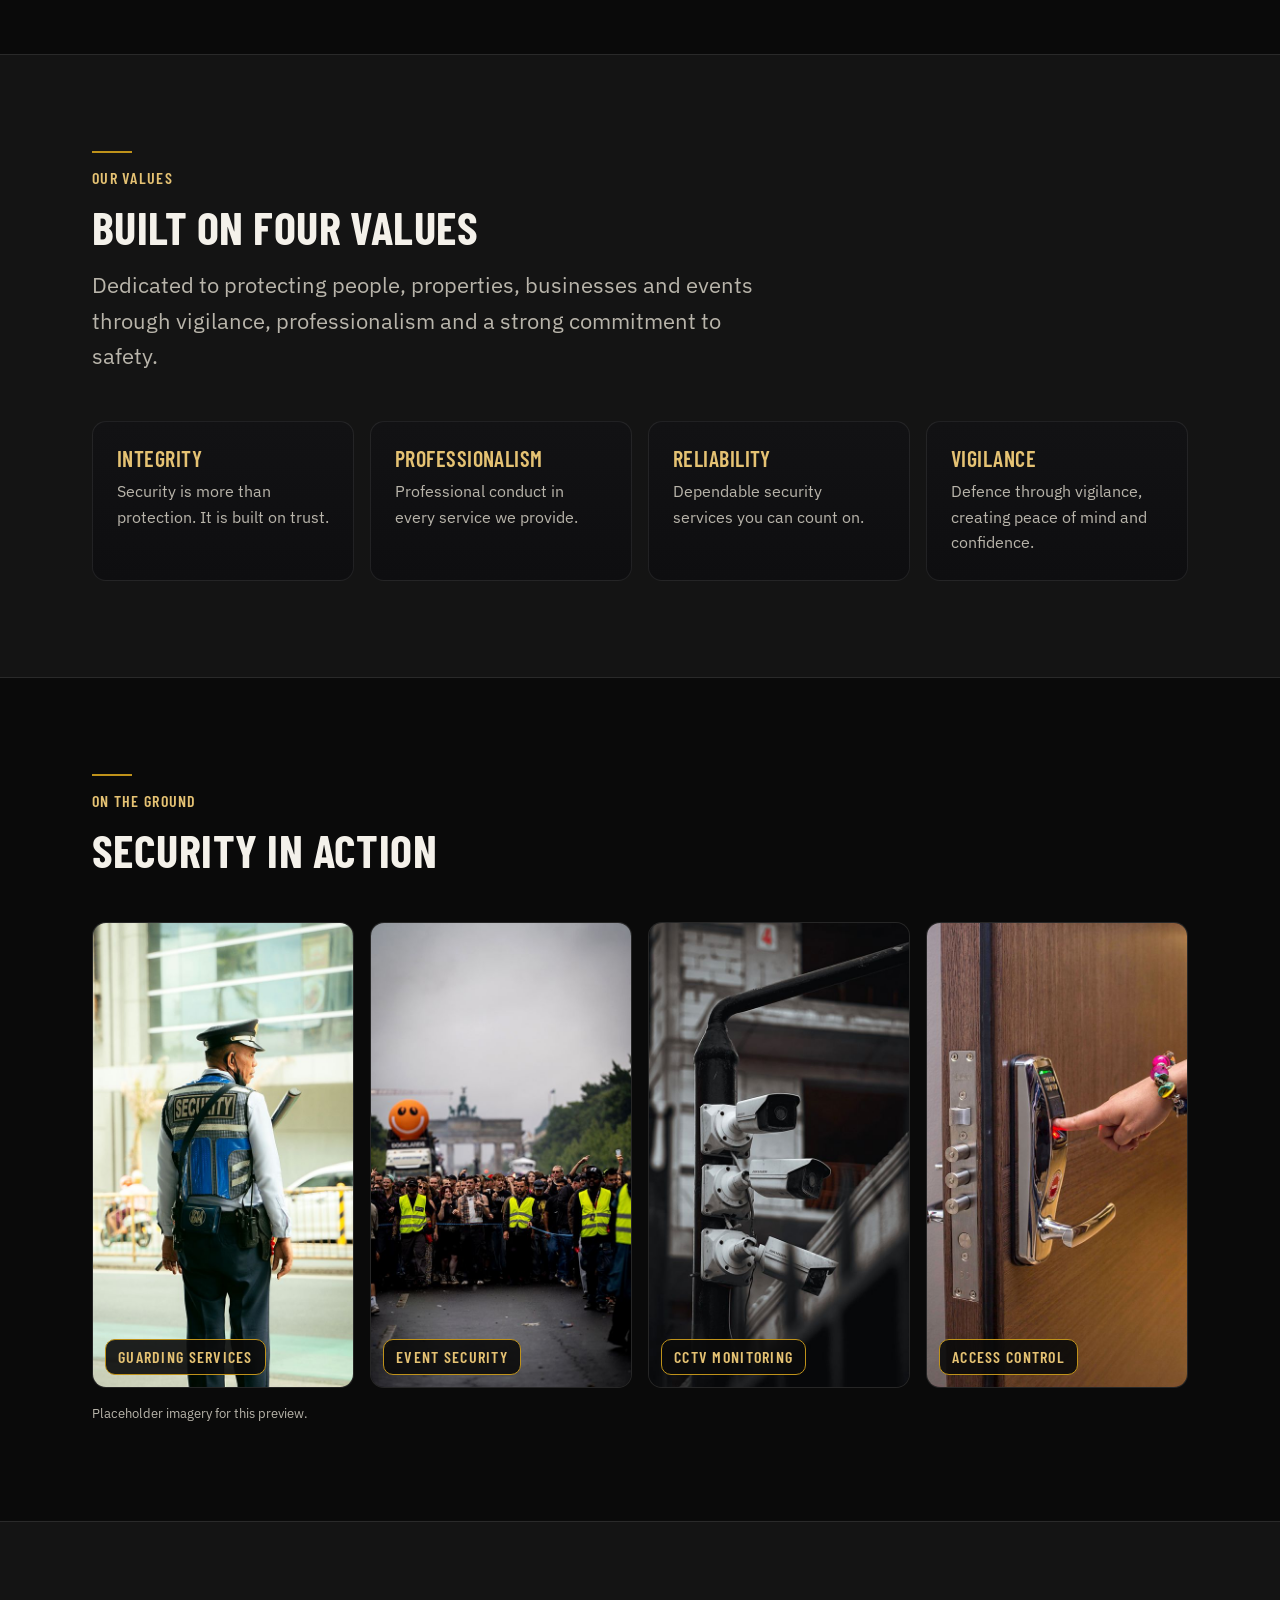
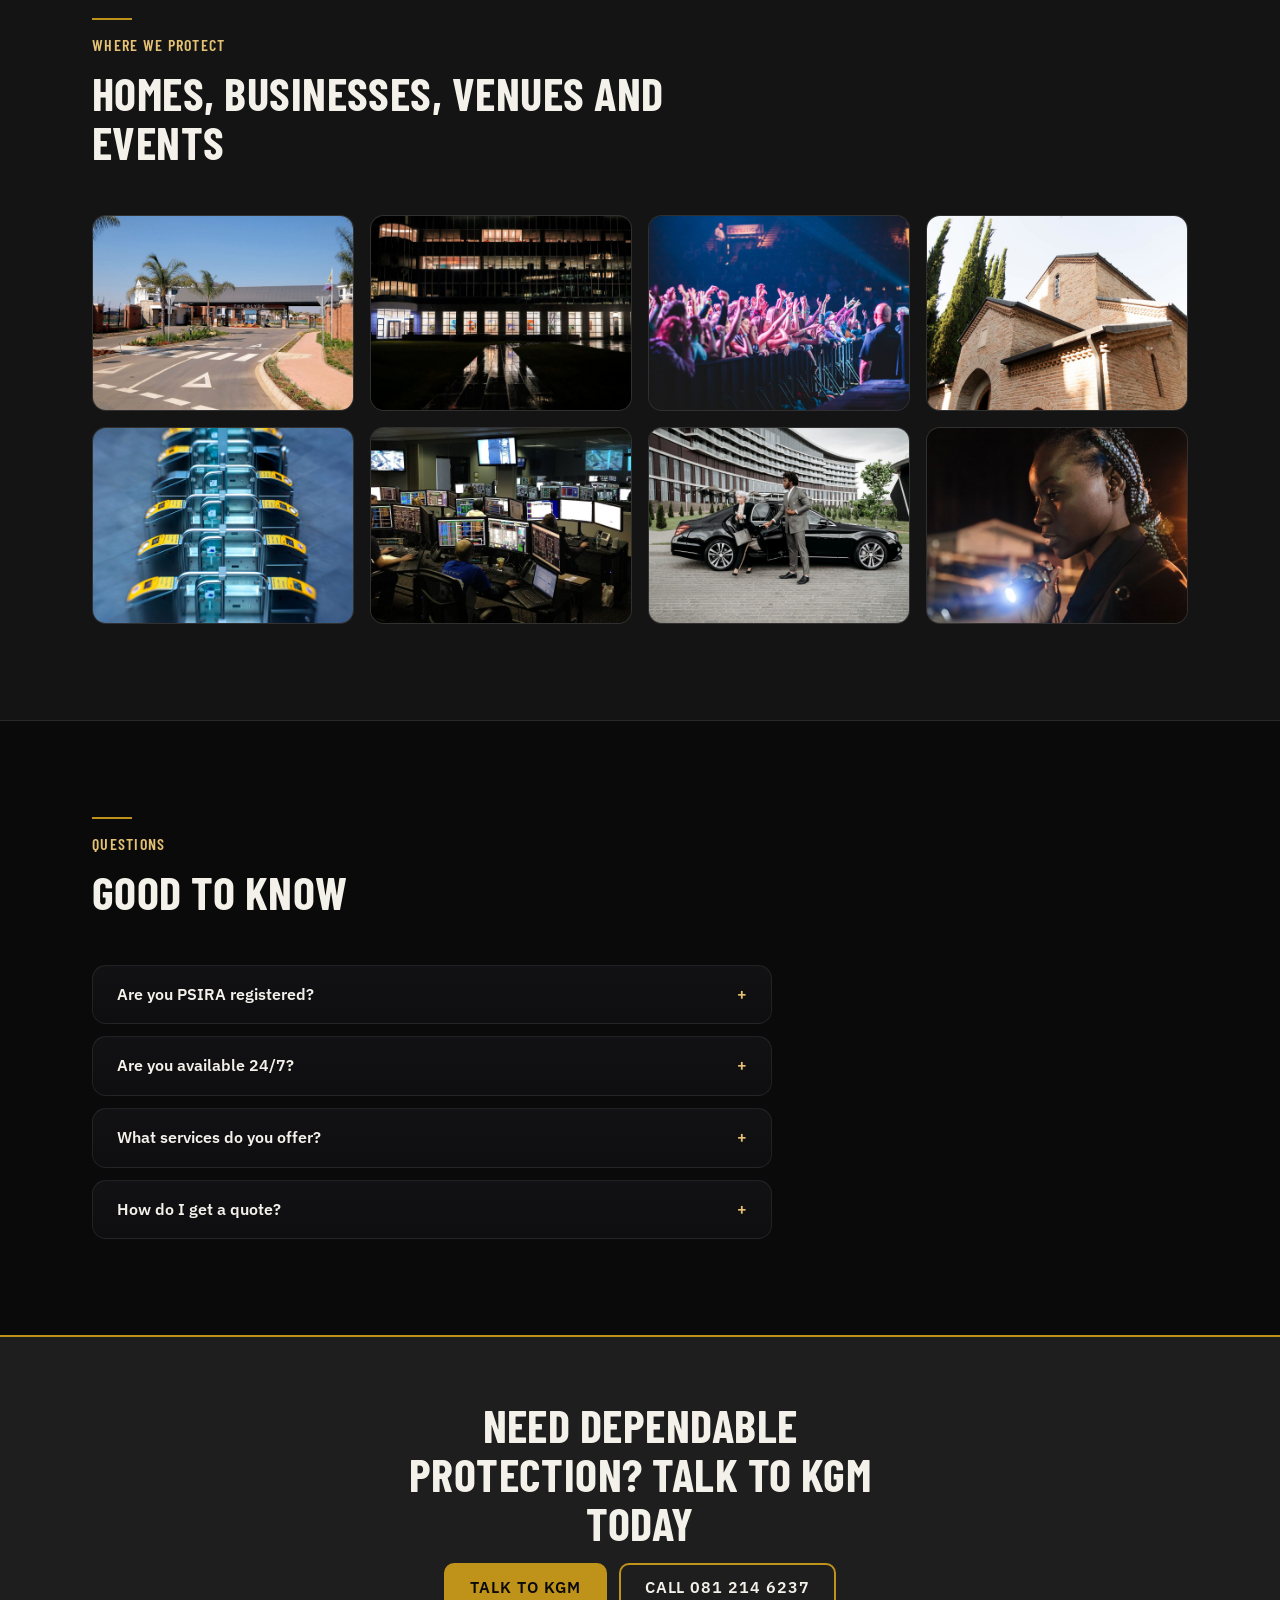
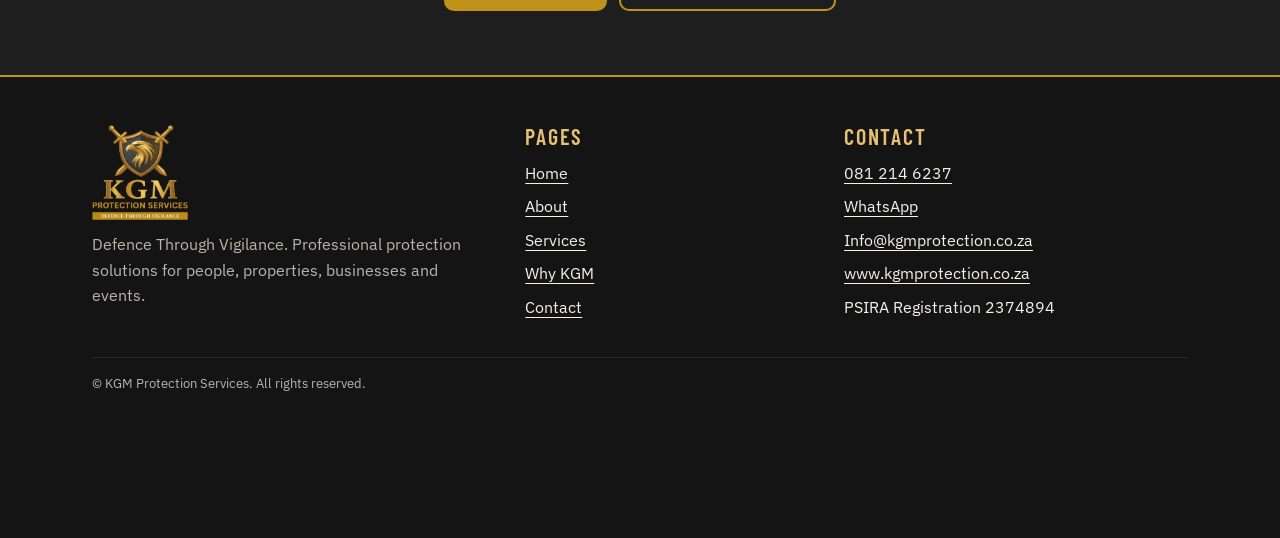
==== commit b070cf07: "Fix black bar under the footer: reserve floating-button space inside the footer, not on body Co-Auth" ====
--- a/index.html
+++ b/index.html
@@ -23,7 +23,7 @@
 <link rel="preload" as="image" href="assets/video/kgm-hero-v6-poster-tablet.jpg" media="(orientation:portrait) and (min-width:600px)" fetchpriority="high">
 <link rel="preload" as="image" href="assets/video/kgm-hero-v6-poster.jpg" media="(orientation:landscape) and (min-width:701px)" fetchpriority="high">
 <script>document.documentElement.classList.add('js');if(!matchMedia('(prefers-reduced-motion: reduce)').matches){document.documentElement.classList.add('scrub')}</script>
-<link rel="stylesheet" href="styles.css?v=11">
+<link rel="stylesheet" href="styles.css?v=12">
 <script>window.va=window.va||function(){(window.vaq=window.vaq||[]).push(arguments)};</script><script defer src="/_vercel/insights/script.js"></script>
 </head>
 <body>
@@ -136,6 +136,6 @@
 </div></footer>
 <a class="btn call-float" href="tel:+27812146237">Call</a>
 <a class="wa-float" href="https://wa.me/27812146237" aria-label="WhatsApp KGM Protection Services"><svg viewBox="0 0 24 24" aria-hidden="true" focusable="false"><path d="M12.050 2a9.900 9.900 0 0 0-8.400 15.100L2 22l5.050-1.600A9.900 9.900 0 1 0 12.050 2zm0 1.800a8.100 8.100 0 1 1-4.300 15l-.35-.2-2.950.95.95-2.850-.25-.4A8.100 8.100 0 0 1 12.050 3.800zM8.900 7.400c-.2 0-.5.100-.7.400-.25.300-.95.950-.95 2.300s.95 2.650 1.100 2.850c.15.200 1.900 3.050 4.700 4.150 2.300.9 2.800.7 3.300.65.500-.05 1.600-.65 1.850-1.300.2-.65.200-1.200.15-1.300-.05-.1-.25-.2-.55-.35s-1.600-.8-1.850-.9-.45-.15-.65.150-.7.900-.85 1.100-.3.200-.6.050c-.3-.15-1.250-.45-2.400-1.450-.9-.8-1.450-1.750-1.650-2.050-.15-.3 0-.45.150-.6.150-.15.300-.35.450-.5.150-.2.200-.3.300-.5.100-.2.050-.4 0-.55s-.65-1.600-.9-2.200c-.2-.5-.45-.5-.65-.5z"/></svg><span>WhatsApp</span></a>
-<script src="app.js?v=11" defer></script>
+<script src="app.js?v=12" defer></script>
 </body>
 </html>
--- a/styles.css
+++ b/styles.css
@@ -25,7 +25,7 @@
 
 *,*::before,*::after{box-sizing:border-box}
 html{scroll-behavior:smooth;-webkit-text-size-adjust:100%}
-body{margin:0;background:var(--c-0);color:var(--paper);font-family:var(--ff-body);font-size:var(--fs-0);line-height:var(--lh-body);font-weight:400;font-variant-numeric:lining-nums tabular-nums;overflow-x:hidden;padding-bottom:var(--sp-24)}
+body{margin:0;background:var(--c-0);color:var(--paper);font-family:var(--ff-body);font-size:var(--fs-0);line-height:var(--lh-body);font-weight:400;font-variant-numeric:lining-nums tabular-nums;overflow-x:hidden}
 img,svg{display:block;max-width:100%;height:auto}
 h1,h2,h3{font-family:var(--ff-display);line-height:var(--lh-head);margin:0 0 var(--sp-4);font-weight:700;letter-spacing:.01em;text-transform:uppercase}
 h3{font-weight:600;letter-spacing:.02em;line-height:1.15}
@@ -291,7 +291,7 @@
 .form-success h3{color:var(--ok)}
 
 /* footer */
-.site-footer{background:var(--c-1);border-top:var(--bw-2) solid var(--gold);padding-block:var(--sp-12) var(--sp-8)}
+.site-footer{background:var(--c-1);border-top:var(--bw-2) solid var(--gold);padding-block:var(--sp-12) calc(var(--sp-8) + var(--sp-24))}
 .foot-grid{display:grid;gap:var(--sp-8)}
 @media (min-width:768px){.foot-grid{grid-template-columns:1.4fr 1fr 1.2fr}}
 .site-footer h2{font-size:var(--fs-1);font-weight:600;letter-spacing:.08em;text-transform:uppercase;color:var(--gold-light);font-family:var(--ff-display);margin-bottom:var(--sp-3)}
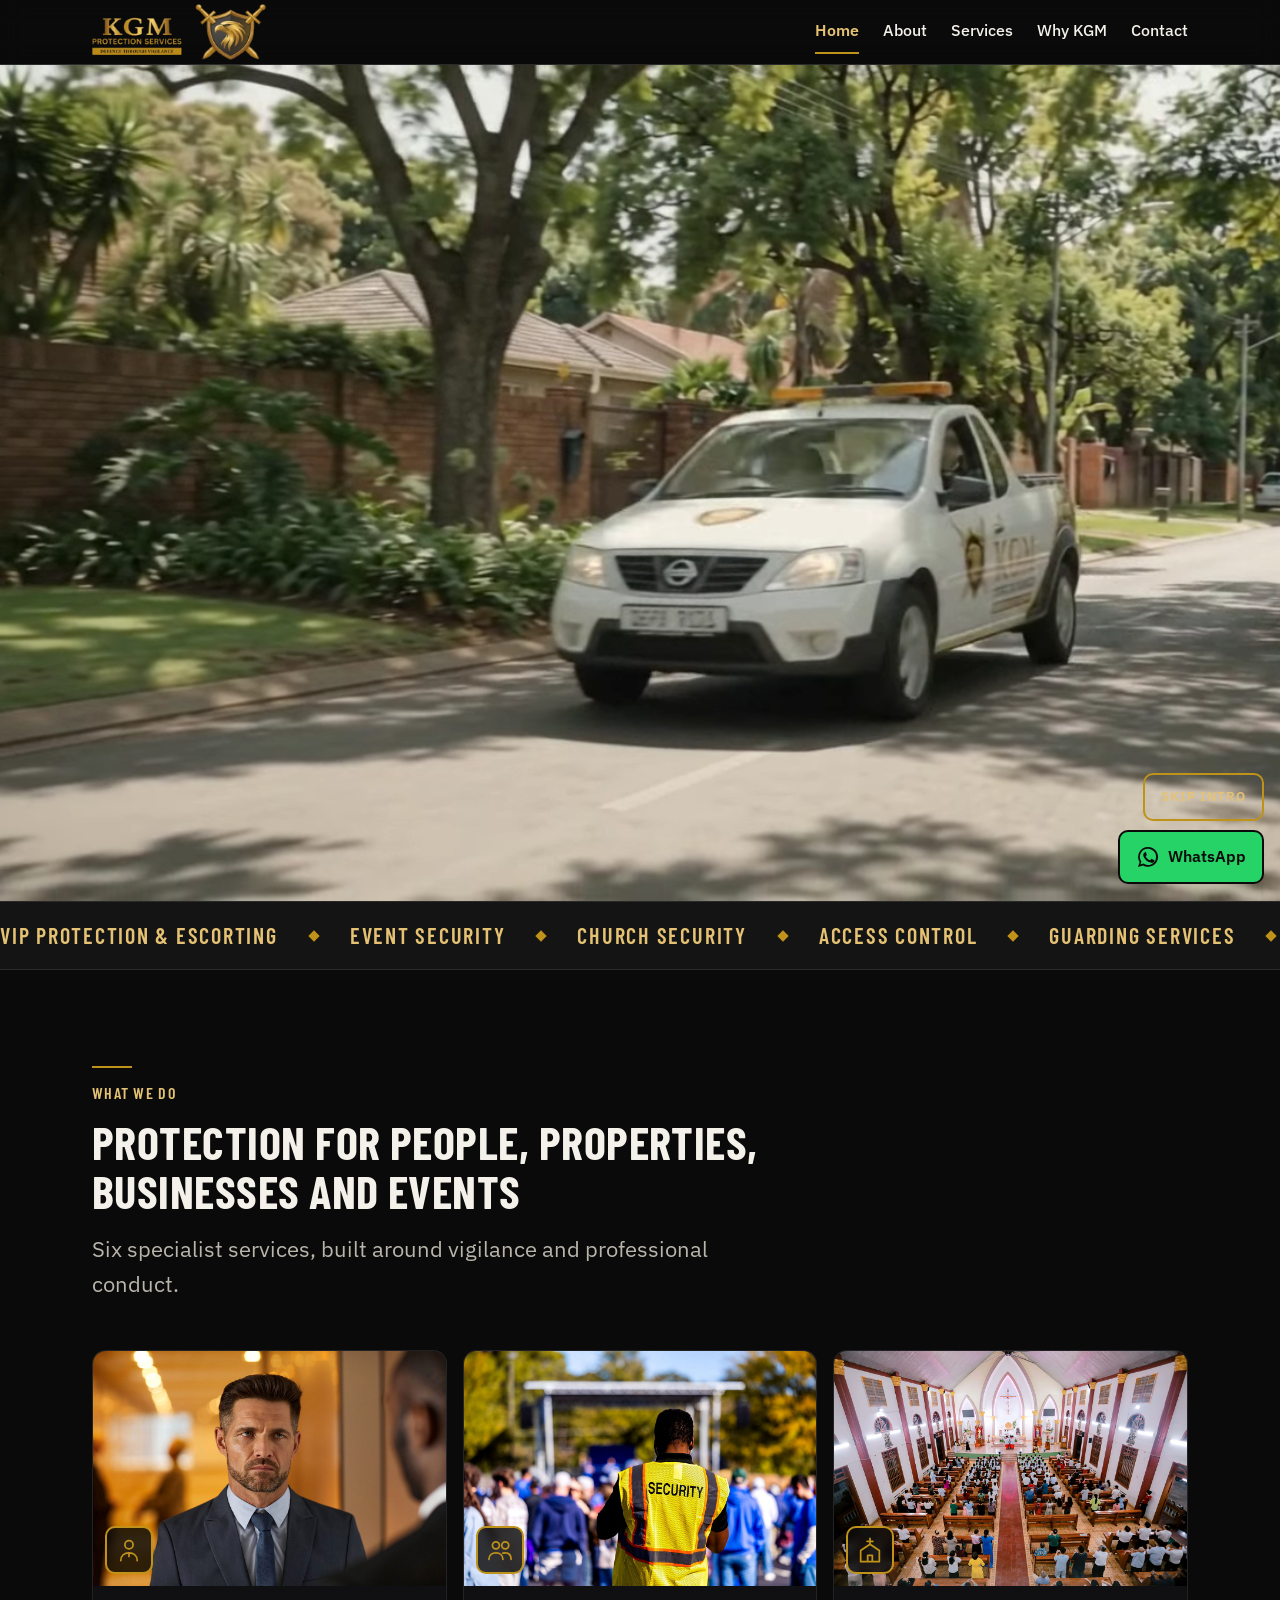
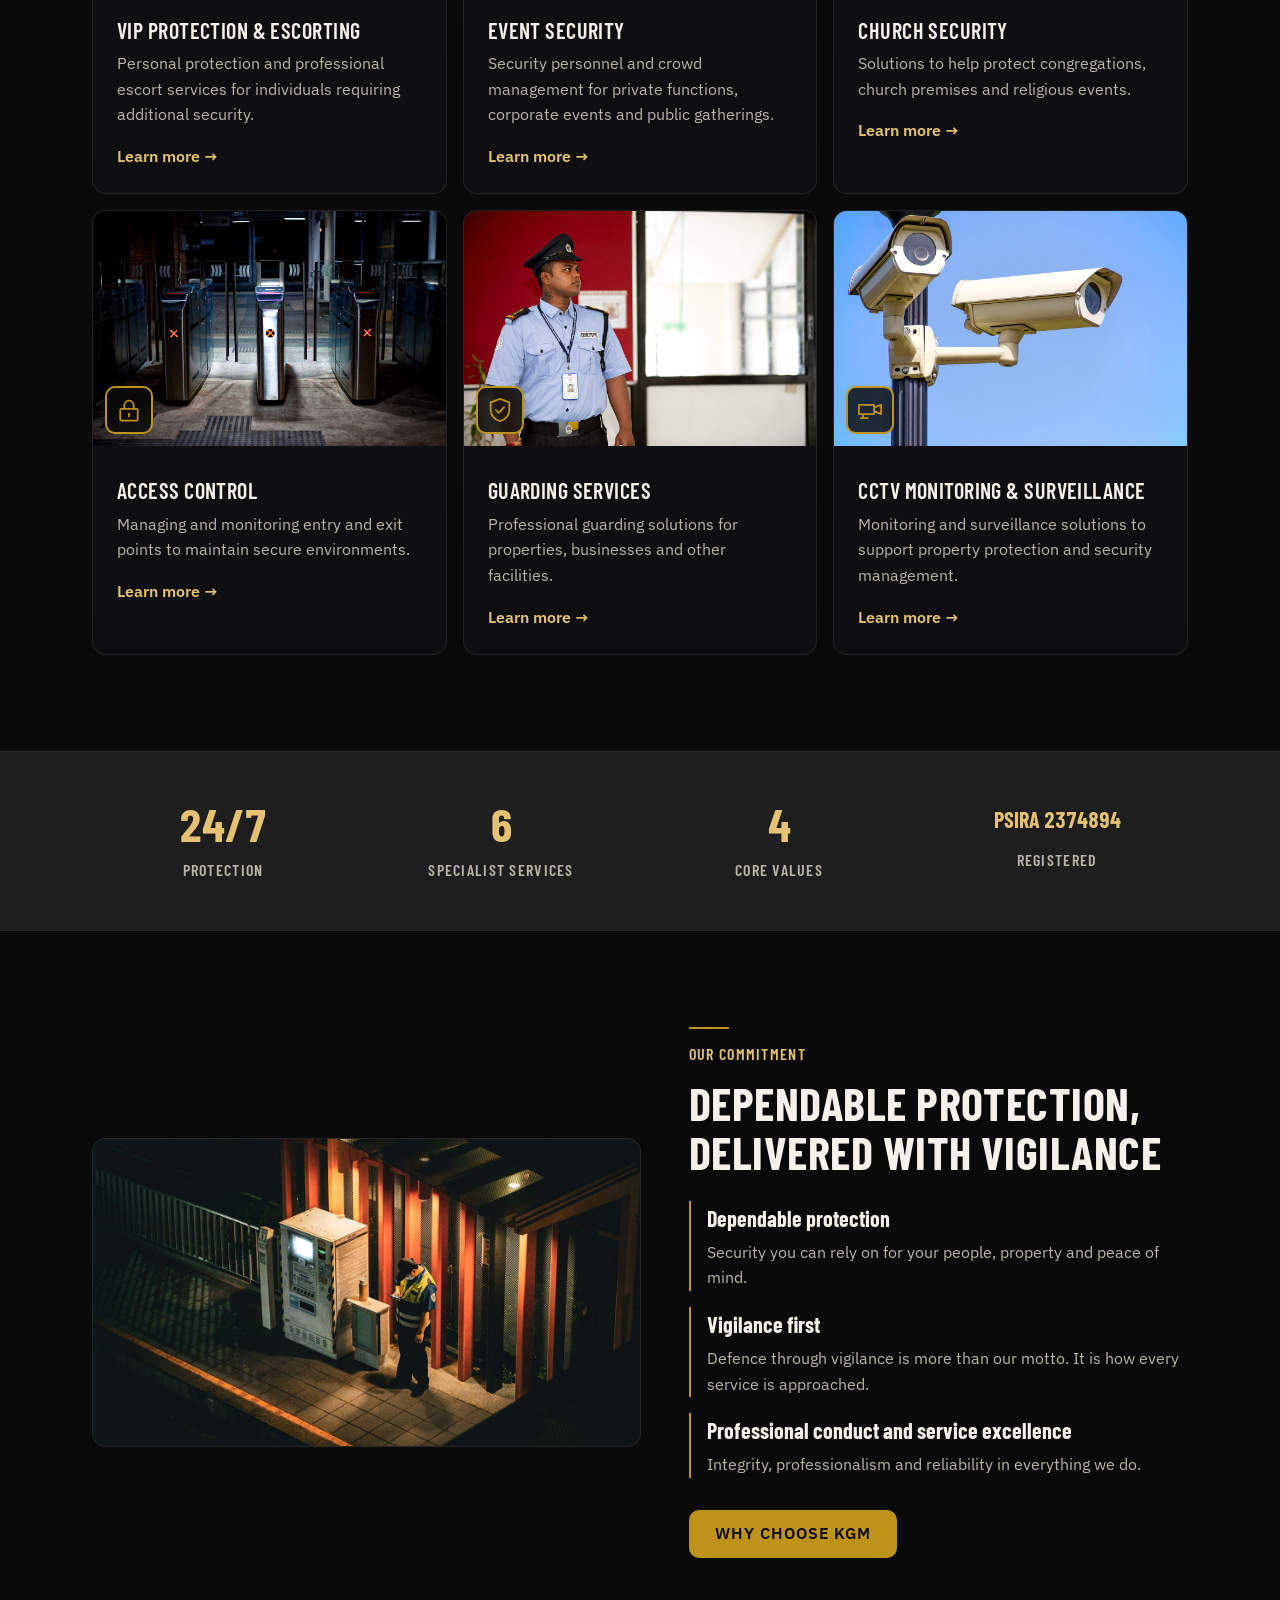
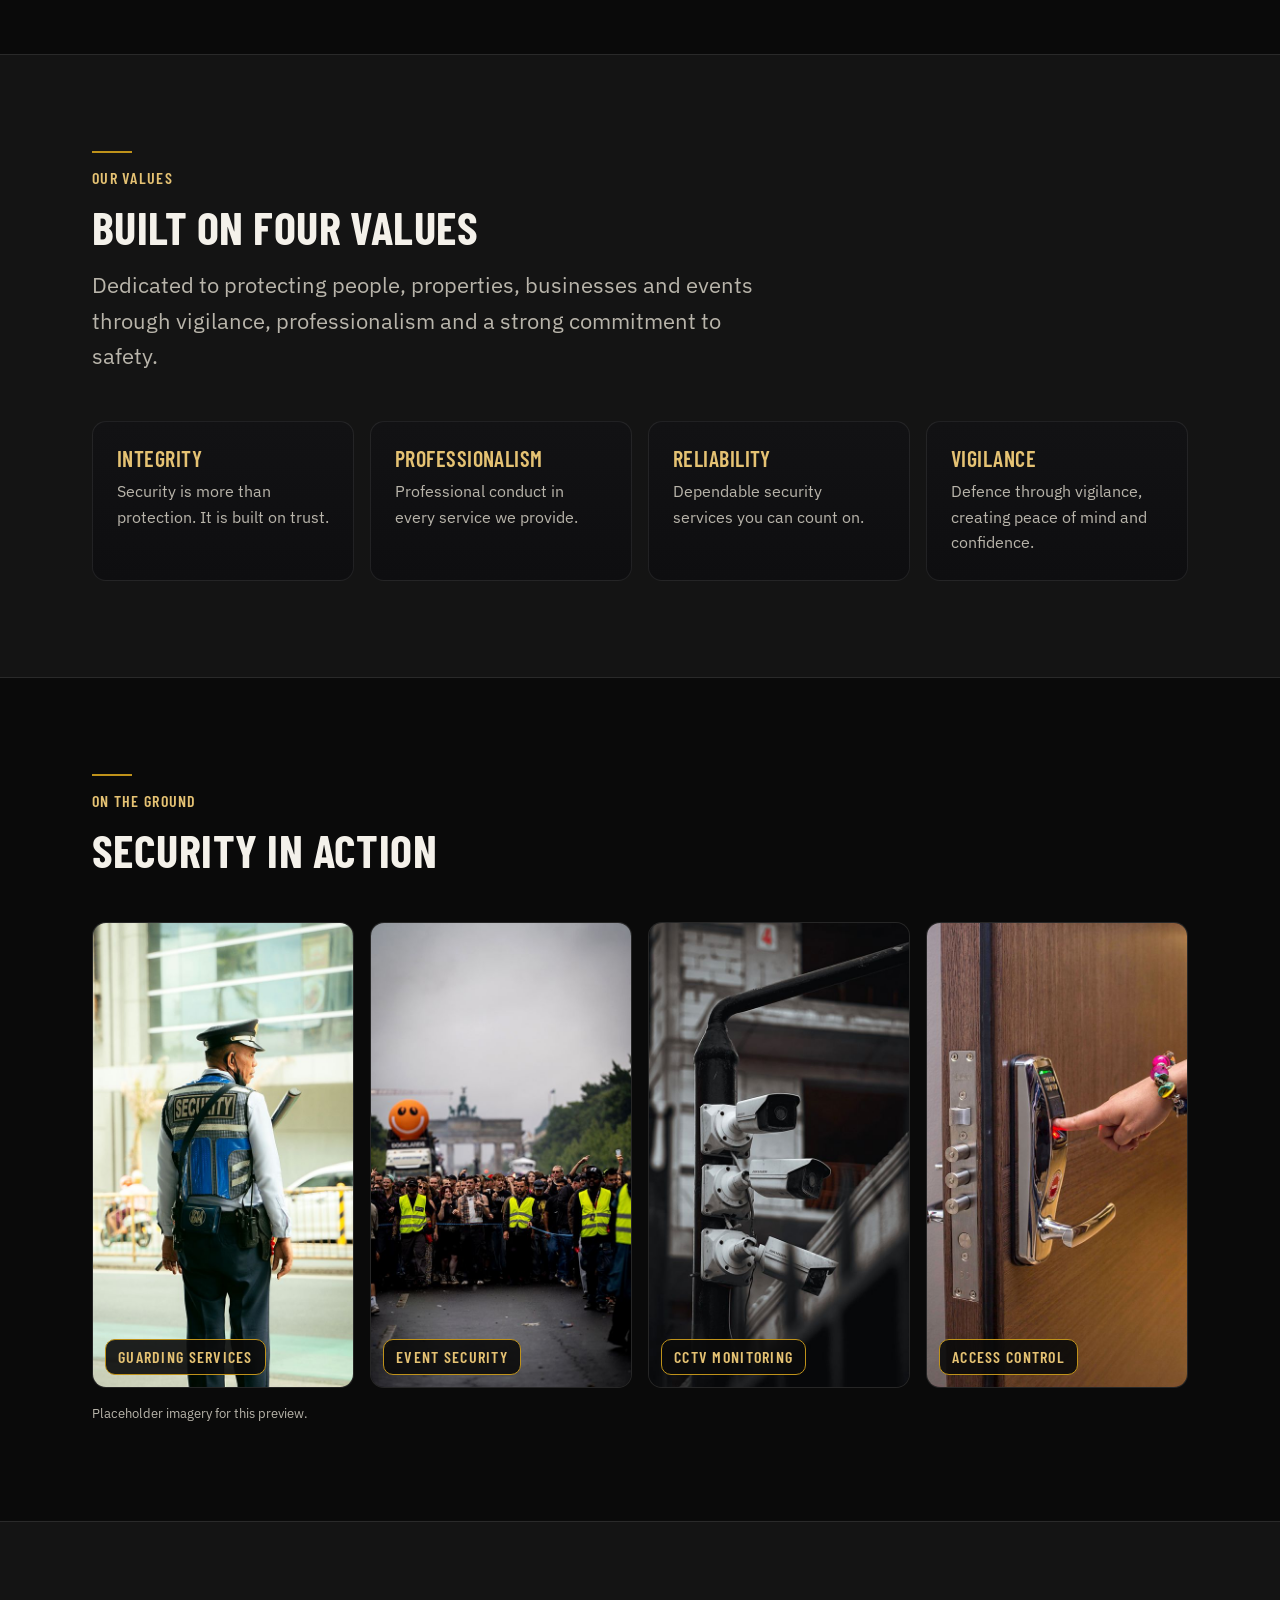
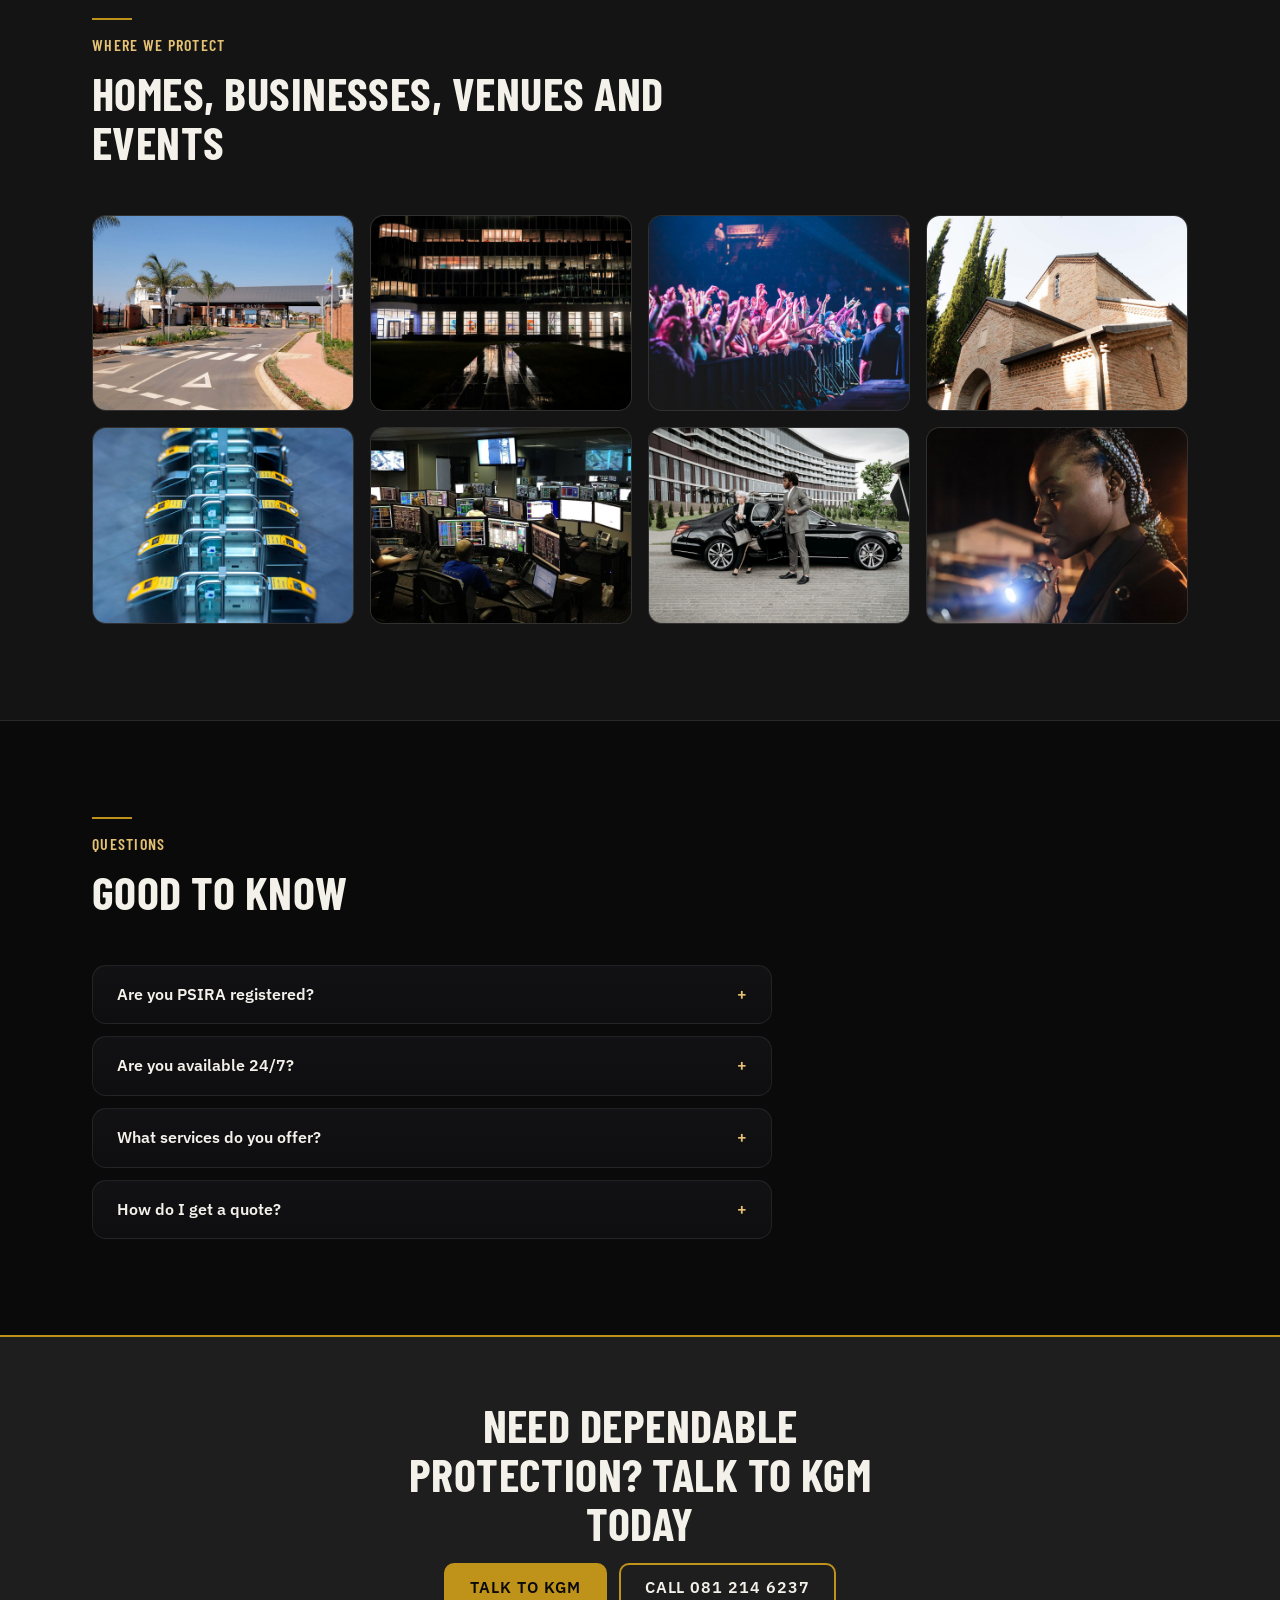
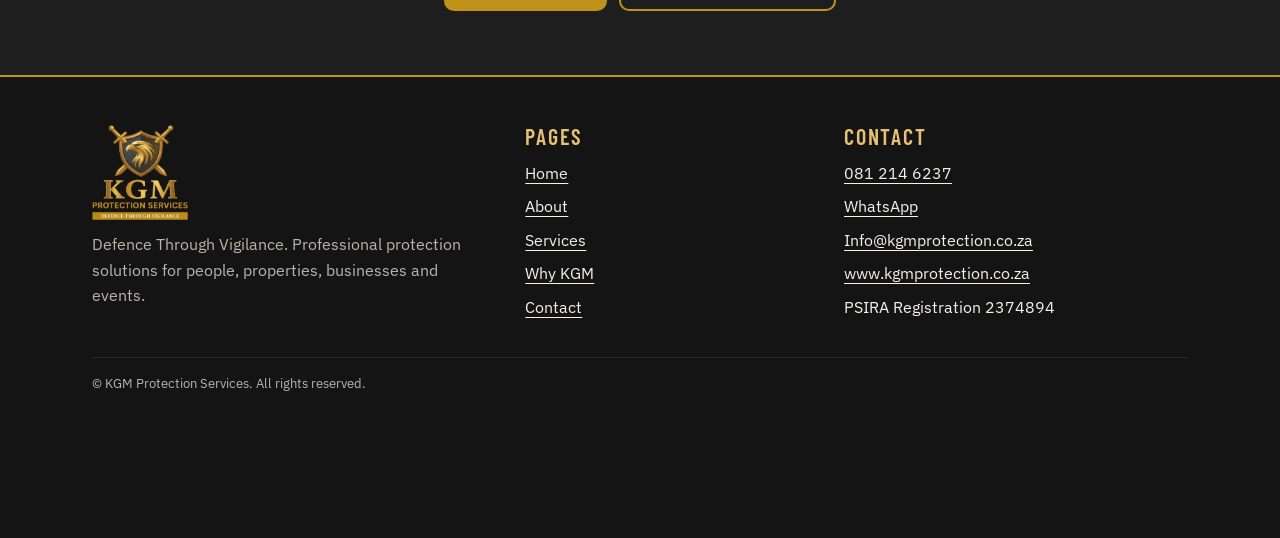
==== commit 62b16d07: "Point WhatsApp links and contact form to +27 73 867 0290 Co-Authored-By: Claude Sonnet 5.5 <noreply@" ====
--- a/index.html
+++ b/index.html
@@ -23,7 +23,7 @@
 <link rel="preload" as="image" href="assets/video/kgm-hero-v6-poster-tablet.jpg" media="(orientation:portrait) and (min-width:600px)" fetchpriority="high">
 <link rel="preload" as="image" href="assets/video/kgm-hero-v6-poster.jpg" media="(orientation:landscape) and (min-width:701px)" fetchpriority="high">
 <script>document.documentElement.classList.add('js');if(!matchMedia('(prefers-reduced-motion: reduce)').matches){document.documentElement.classList.add('scrub')}</script>
-<link rel="stylesheet" href="styles.css?v=12">
+<link rel="stylesheet" href="styles.css?v=13">
 <script>window.va=window.va||function(){(window.vaq=window.vaq||[]).push(arguments)};</script><script defer src="/_vercel/insights/script.js"></script>
 </head>
 <body>
@@ -112,7 +112,7 @@
 <details><summary>Are you PSIRA registered?</summary><p>Yes. KGM Protection Services is PSIRA registered, registration number 2374894.</p></details>
 <details><summary>Are you available 24/7?</summary><p>24/7 Protection You Can Trust is our promise.</p></details>
 <details><summary>What services do you offer?</summary><p>VIP Protection &amp; Escorting, Event Security, Church Security, Access Control, Guarding Services, and CCTV Monitoring &amp; Surveillance.</p></details>
-<details><summary>How do I get a quote?</summary><p>Call <a href="tel:+27812146237">081 214 6237</a>, message us on <a href="https://wa.me/27812146237">WhatsApp</a>, or email <a href="mailto:Info@kgmprotection.co.za">Info@kgmprotection.co.za</a>.</p></details>
+<details><summary>How do I get a quote?</summary><p>Call <a href="tel:+27812146237">081 214 6237</a>, message us on <a href="https://wa.me/27738670290">WhatsApp</a>, or email <a href="mailto:Info@kgmprotection.co.za">Info@kgmprotection.co.za</a>.</p></details>
 </div></div></section>
 <section class="cta-band"><div class="container">
 <h2>Need dependable protection? Talk to KGM today</h2>
@@ -127,7 +127,7 @@
 <nav aria-label="Footer"><h2>Pages</h2><ul><li><a href="index.html">Home</a></li><li><a href="about.html">About</a></li><li><a href="services.html">Services</a></li><li><a href="why-kgm.html">Why KGM</a></li><li><a href="contact.html">Contact</a></li></ul></nav>
 <div><h2>Contact</h2><ul>
 <li><a href="tel:+27812146237">081 214 6237</a></li>
-<li><a href="https://wa.me/27812146237">WhatsApp</a></li>
+<li><a href="https://wa.me/27738670290">WhatsApp</a></li>
 <li><a href="mailto:Info@kgmprotection.co.za">Info@kgmprotection.co.za</a></li>
 <li><a href="https://www.kgmprotection.co.za" rel="noopener">www.kgmprotection.co.za</a></li>
 <li>PSIRA Registration 2374894</li></ul></div>
@@ -135,7 +135,7 @@
 <p class="legal">&copy; KGM Protection Services. All rights reserved.</p>
 </div></footer>
 <a class="btn call-float" href="tel:+27812146237">Call</a>
-<a class="wa-float" href="https://wa.me/27812146237" aria-label="WhatsApp KGM Protection Services"><svg viewBox="0 0 24 24" aria-hidden="true" focusable="false"><path d="M12.050 2a9.900 9.900 0 0 0-8.400 15.100L2 22l5.050-1.600A9.900 9.900 0 1 0 12.050 2zm0 1.800a8.100 8.100 0 1 1-4.300 15l-.35-.2-2.950.95.95-2.850-.25-.4A8.100 8.100 0 0 1 12.050 3.800zM8.900 7.400c-.2 0-.5.100-.7.400-.25.300-.95.950-.95 2.300s.95 2.650 1.100 2.850c.15.200 1.900 3.050 4.700 4.150 2.300.9 2.800.7 3.300.65.500-.05 1.600-.65 1.850-1.300.2-.65.200-1.200.15-1.300-.05-.1-.25-.2-.55-.35s-1.600-.8-1.850-.9-.45-.15-.65.150-.7.900-.85 1.100-.3.200-.6.050c-.3-.15-1.250-.45-2.400-1.450-.9-.8-1.450-1.750-1.650-2.050-.15-.3 0-.45.150-.6.150-.15.300-.35.450-.5.150-.2.200-.3.300-.5.100-.2.050-.4 0-.55s-.65-1.600-.9-2.200c-.2-.5-.45-.5-.65-.5z"/></svg><span>WhatsApp</span></a>
-<script src="app.js?v=12" defer></script>
+<a class="wa-float" href="https://wa.me/27738670290" aria-label="WhatsApp KGM Protection Services"><svg viewBox="0 0 24 24" aria-hidden="true" focusable="false"><path d="M12.050 2a9.900 9.900 0 0 0-8.400 15.100L2 22l5.050-1.600A9.900 9.900 0 1 0 12.050 2zm0 1.800a8.100 8.100 0 1 1-4.300 15l-.35-.2-2.950.95.95-2.850-.25-.4A8.100 8.100 0 0 1 12.050 3.800zM8.900 7.400c-.2 0-.5.100-.7.400-.25.300-.95.950-.95 2.300s.95 2.650 1.100 2.850c.15.200 1.900 3.050 4.700 4.150 2.300.9 2.800.7 3.300.65.500-.05 1.600-.65 1.850-1.300.2-.65.200-1.200.15-1.300-.05-.1-.25-.2-.55-.35s-1.600-.8-1.850-.9-.45-.15-.65.150-.7.900-.85 1.100-.3.200-.6.050c-.3-.15-1.250-.45-2.400-1.450-.9-.8-1.450-1.750-1.650-2.050-.15-.3 0-.45.150-.6.150-.15.300-.35.450-.5.150-.2.200-.3.300-.5.100-.2.050-.4 0-.55s-.65-1.600-.9-2.200c-.2-.5-.45-.5-.65-.5z"/></svg><span>WhatsApp</span></a>
+<script src="app.js?v=13" defer></script>
 </body>
 </html>
